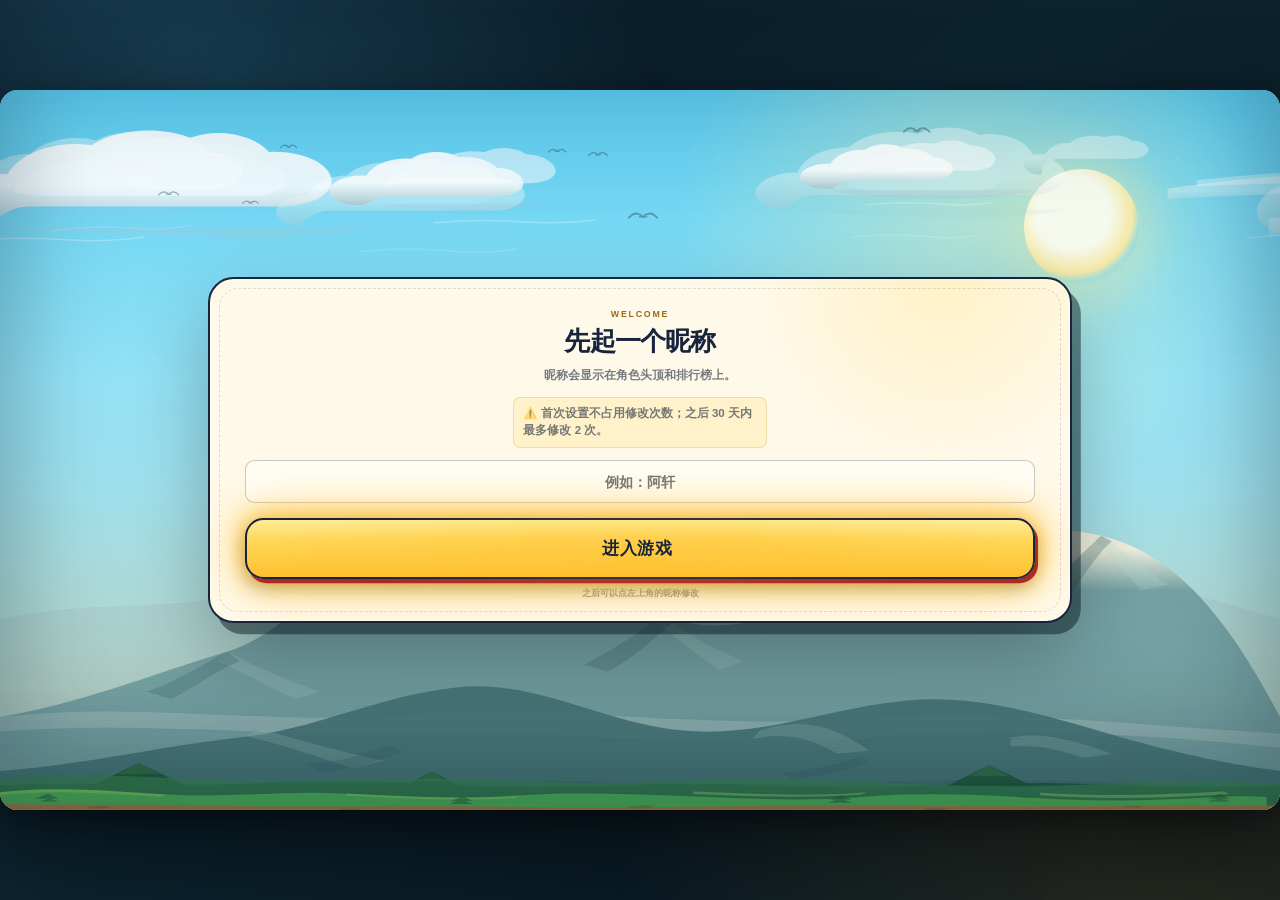
==== index.html @ f0affd23 "v0.4.1 refine combo backgrounds and global best records" ====
<!DOCTYPE html>
<html lang="zh-CN">
<head>
  <meta charset="UTF-8">
  <meta name="viewport" content="width=device-width, initial-scale=1, viewport-fit=cover">
  <meta name="theme-color" content="#0b1728">
  <meta name="description" content="马里奥极速跑酷：跳跃、踩怪、收集金币，还可以换上自己的头像！">
  <link rel="preconnect" href="https://jwhfpixplrltncxeoydb.supabase.co" crossorigin>
  <title>超级马里奥 · 极速跑酷</title>
  <link rel="icon" href="data:image/svg+xml,%3Csvg xmlns='http://www.w3.org/2000/svg' viewBox='0 0 64 64'%3E%3Ccircle cx='32' cy='32' r='30' fill='%23ffcf3f'/%3E%3Cpath d='M12 30C12 16 22 9 32 9s20 7 20 21c0 5-3 8-8 8H20c-5 0-8-3-8-8Z' fill='%23ef3f45'/%3E%3Ccircle cx='32' cy='30' r='8' fill='%23fff9e9'/%3E%3Ctext x='32' y='35' font-family='Arial' font-weight='900' font-size='12' text-anchor='middle' fill='%23ef3f45'%3EM%3C/text%3E%3Cpath d='M10 33h44' stroke='%237a2027' stroke-width='3'/%3E%3C/svg%3E">
  <link rel="stylesheet" href="styles.css">
  <link rel="stylesheet" href="css/background.css">
</head>
<body>
  <div class="page-glow page-glow--one" aria-hidden="true"></div>
  <div class="page-glow page-glow--two" aria-hidden="true"></div>

  <svg class="svg-sprite" aria-hidden="true" focusable="false">
    <symbol id="i-coin" viewBox="0 0 24 24">
      <circle cx="12" cy="12" r="9" fill="currentColor"/>
      <circle cx="12" cy="12" r="6.2" fill="none" stroke="rgba(255,255,255,.6)" stroke-width="1.6"/>
      <path d="M12 7.2v9.6M9.4 9.2h3.4a2 2 0 0 1 0 4H9.4" fill="none" stroke="#9c5b08" stroke-width="1.7" stroke-linecap="round"/>
    </symbol>
    <symbol id="i-star" viewBox="0 0 24 24">
      <path d="m12 2.8 2.7 5.6 6.1.9-4.4 4.3 1 6.1-5.4-2.9-5.4 2.9 1-6.1-4.4-4.3 6.1-.9L12 2.8Z" fill="currentColor"/>
    </symbol>
    <symbol id="i-heart" viewBox="0 0 24 24">
      <path d="M12 21S3.5 15.4 3.5 9.2A4.9 4.9 0 0 1 12 5.6a4.9 4.9 0 0 1 8.5 3.6C20.5 15.4 12 21 12 21Z" fill="currentColor"/>
      <path d="M7.2 9.3c0-1.4.9-2.5 2.2-2.7" fill="none" stroke="rgba(255,255,255,.65)" stroke-width="1.7" stroke-linecap="round"/>
    </symbol>
    <symbol id="i-sound" viewBox="0 0 24 24">
      <path d="M4 9.3h3.2L12 5.4v13.2l-4.8-3.9H4V9.3Z" fill="none" stroke="currentColor" stroke-width="1.9" stroke-linejoin="round"/>
      <path d="M15.4 9a4.2 4.2 0 0 1 0 6M18.2 6.3a8 8 0 0 1 0 11.4" fill="none" stroke="currentColor" stroke-width="1.9" stroke-linecap="round"/>
    </symbol>
    <symbol id="i-muted" viewBox="0 0 24 24">
      <path d="M4 9.3h3.2L12 5.4v13.2l-4.8-3.9H4V9.3Z" fill="none" stroke="currentColor" stroke-width="1.9" stroke-linejoin="round"/>
      <path d="m16 9 4.5 4.5M20.5 9 16 13.5" fill="none" stroke="currentColor" stroke-width="1.9" stroke-linecap="round"/>
    </symbol>
    <symbol id="i-gear" viewBox="0 0 24 24">
      <path d="M19.14 12.94c.04-.31.06-.63.06-.94s-.02-.63-.06-.94l2.03-1.58a.5.5 0 0 0 .12-.64l-1.92-3.32a.5.5 0 0 0-.61-.22l-2.39.96a7.06 7.06 0 0 0-1.63-.94l-.36-2.54a.5.5 0 0 0-.5-.42h-3.84a.5.5 0 0 0-.5.42l-.36 2.54c-.59.24-1.13.55-1.63.94l-2.39-.96a.5.5 0 0 0-.61.22L2.74 8.84a.5.5 0 0 0 .12.64l2.03 1.58c-.04.31-.06.63-.06.94s.02.63.06.94l-2.03 1.58a.5.5 0 0 0-.12.64l1.92 3.32c.13.22.39.31.61.22l2.39-.96c.5.39 1.04.7 1.63.94l.36 2.54c.04.24.25.42.5.42h3.84c.25 0 .46-.18.5-.42l.36-2.54c.59-.24 1.13-.55 1.63-.94l2.39.96c.22.09.48 0 .61-.22l1.92-3.32a.5.5 0 0 0-.12-.64l-2.03-1.58ZM12 15.5A3.5 3.5 0 1 1 12 8a3.5 3.5 0 0 1 0 7.5Z" fill="currentColor"/>
    </symbol>
    <symbol id="i-help" viewBox="0 0 24 24">
      <circle cx="12" cy="12" r="9" fill="none" stroke="currentColor" stroke-width="1.9"/>
      <path d="M9.7 9.2a2.5 2.5 0 1 1 3.4 2.3c-.8.4-1.1.9-1.1 1.9" fill="none" stroke="currentColor" stroke-width="1.9" stroke-linecap="round"/>
      <circle cx="12" cy="17" r="1.15" fill="currentColor"/>
    </symbol>
    <symbol id="i-pause" viewBox="0 0 24 24">
      <rect x="6.3" y="4.5" width="4" height="15" rx="1.4" fill="currentColor"/>
      <rect x="13.7" y="4.5" width="4" height="15" rx="1.4" fill="currentColor"/>
    </symbol>
    <symbol id="i-play" viewBox="0 0 24 24">
      <path d="M8 5.2a1 1 0 0 1 1.5-.86l10 6.8a1 1 0 0 1 0 1.72l-10 6.8A1 1 0 0 1 8 18.8V5.2Z" fill="currentColor"/>
    </symbol>
    <symbol id="i-arrow" viewBox="0 0 24 24">
      <path d="M5 12h13M12.5 5.5 19 12l-6.5 6.5" fill="none" stroke="currentColor" stroke-width="2.3" stroke-linecap="round" stroke-linejoin="round"/>
    </symbol>
    <symbol id="i-restart" viewBox="0 0 24 24">
      <path d="M19.4 8.7A8 8 0 1 0 20 14" fill="none" stroke="currentColor" stroke-width="2.1" stroke-linecap="round"/>
      <path d="M19.8 3.9v5h-5" fill="none" stroke="currentColor" stroke-width="2.1" stroke-linecap="round" stroke-linejoin="round"/>
    </symbol>
    <symbol id="i-home" viewBox="0 0 24 24">
      <path d="m3.6 10.8 8.4-7 8.4 7v9a1.4 1.4 0 0 1-1.4 1.4h-4.5v-6h-5v6H5A1.4 1.4 0 0 1 3.6 19.8v-9Z" fill="none" stroke="currentColor" stroke-width="1.9" stroke-linejoin="round"/>
    </symbol>
    <symbol id="i-camera" viewBox="0 0 24 24">
      <path d="M4 8.4h3l1.5-2.2h7L17 8.4h3a1 1 0 0 1 1 1v8.2a1 1 0 0 1-1 1H4a1 1 0 0 1-1-1V9.4a1 1 0 0 1 1-1Z" fill="none" stroke="currentColor" stroke-width="1.8" stroke-linejoin="round"/>
      <circle cx="12" cy="13.5" r="3.3" fill="none" stroke="currentColor" stroke-width="1.8"/>
    </symbol>
    <symbol id="i-trophy" viewBox="0 0 24 24">
      <path d="M8 4h8v4.3a4 4 0 0 1-8 0V4Z" fill="currentColor"/>
      <path d="M8 5H4.5v1.6a3.5 3.5 0 0 0 3.5 3.5M16 5h3.5v1.6a3.5 3.5 0 0 1-3.5 3.5M12 12.3V16M8.5 20h7M10 16h4l1 4H9l1-4Z" fill="none" stroke="currentColor" stroke-width="1.7" stroke-linecap="round" stroke-linejoin="round"/>
    </symbol>
    <symbol id="i-pencil" viewBox="0 0 24 24">
      <path d="m4 16.6-.8 4.2 4.2-.8L19 8.4 15.6 5 4 16.6Z" fill="none" stroke="currentColor" stroke-width="1.8" stroke-linejoin="round"/>
      <path d="m13.7 6.9 3.4 3.4" fill="none" stroke="currentColor" stroke-width="1.8"/>
    </symbol>
    <symbol id="i-upload" viewBox="0 0 24 24">
      <path d="M12 16V4.5M7.4 8.3 12 3.8l4.6 4.5M5 14.5v4.2a1.3 1.3 0 0 0 1.3 1.3h11.4a1.3 1.3 0 0 0 1.3-1.3v-4.2" fill="none" stroke="currentColor" stroke-width="1.9" stroke-linecap="round" stroke-linejoin="round"/>
    </symbol>
    <symbol id="i-flag" viewBox="0 0 24 24">
      <path d="M6 21V3.5M6 4.3h12.5l-2.7 4.2 2.7 4.2H6" fill="none" stroke="currentColor" stroke-width="1.9" stroke-linecap="round" stroke-linejoin="round"/>
    </symbol>
    <symbol id="i-spark" viewBox="0 0 24 24">
      <path d="M12 1.8c.8 6.2 3.1 8.7 9.4 9.5-6.3.8-8.6 3.3-9.4 9.5-.8-6.2-3.1-8.7-9.4-9.5 6.3-.8 8.6-3.3 9.4-9.5Z" fill="currentColor"/>
    </symbol>
  </svg>

  <main class="game-shell" id="gameShell">
    <div class="world-background" id="worldBackground" aria-hidden="true"></div>
    <canvas id="gameCanvas" aria-label="马里奥极速跑酷游戏画面"></canvas>
    <div class="canvas-grain" aria-hidden="true"></div>
    <div class="canvas-vignette" aria-hidden="true"></div>

    <div class="hud is-hidden" id="hud" aria-hidden="true">
      <div class="hud-left">
        <button class="hud-avatar" id="hudAvatar" type="button" aria-label="暂停并更换头像" title="换头像">
          <canvas id="hudAvatarCanvas" width="96" height="96"></canvas>
          <span class="hud-avatar__badge"><svg class="icon"><use href="#i-camera"></use></svg></span>
        </button>
        <div class="hud-score">
          <span class="hud-label">SCORE</span>
          <strong id="scoreValue">000000</strong>
        </div>
        <div class="hud-chips">
          <span class="hud-chip hud-chip--coin">
            <svg class="icon"><use href="#i-coin"></use></svg>
            <b id="coinValue">0</b>
          </span>
          <span class="hud-chip">
            <svg class="icon"><use href="#i-flag"></use></svg>
            <b id="distanceValue">0</b><small>m</small>
          </span>
        </div>
      </div>
      <div class="hud-right">
        <div class="hearts" id="hearts" aria-label="剩余生命 3"></div>
        <button class="round-button" id="hudSettingsButton" type="button" aria-label="打开设置">
          <svg class="icon"><use href="#i-gear"></use></svg>
        </button>
        <button class="round-button" id="pauseButton" type="button" aria-label="暂停游戏">
          <svg class="icon"><use href="#i-pause"></use></svg>
        </button>
      </div>
    </div>

    <div class="combo-badge" id="comboBadge" hidden>
      <span>COMBO</span><strong id="comboValue">×2</strong>
    </div>

    <div class="touch-controls">
      <button class="jump-button" id="jumpButton" type="button" aria-label="跳跃，再按一次二段跳">
        <span class="jump-button__arrow">↑</span>
        <span class="jump-button__label">跳跃</span>
        <span class="jump-button__sub">DON'T STOP</span>
      </button>
    </div>

    <section class="screen screen--start is-visible" id="startScreen" aria-labelledby="gameTitle">
      <div class="start-topline">
        <button class="nickname-chip" id="nicknameButton" type="button" aria-label="修改昵称" style="font-size: 20px">
          <span class="nickname-chip__label" style="font-size: 16px; font-weight: 600">昵称</span>
          <strong id="nicknameText" style="font-size: 16px; font-weight: 700; padding-top: 3px; padding-bottom: 3px">未设置</strong>
          <span class="nickname-chip__edit" aria-hidden="true" style="font-size: var(--text-lg)">✎</span>
        </button>
        <div class="start-topline__right">
          <button class="round-button round-button--glass" id="helpButton" type="button" aria-label="查看游戏介绍和游玩方式" style="font-size: var(--text-lg)">
            <svg class="icon"><use href="#i-help"></use></svg>
          </button>
          <button class="round-button round-button--glass" id="settingsButton" type="button" aria-label="打开设置" style="font-size: var(--text-lg)">
            <svg class="icon"><use href="#i-gear"></use></svg>
          </button>
        </div>
      </div>

      <div class="start-grid">
        <div class="hero-panel">
          <div class="logo-lockup" aria-label="Super Mario Run">
            <span class="logo-super" style="font-size: var(--text-xl)">SUPER</span>
            <h1 class="logo-mario" id="gameTitle">MARIO</h1>
            <span class="logo-run">RUN<span>!</span></span>
            <span class="logo-splash" aria-hidden="true">成就更新！</span>
          </div>
          <h2 class="hero-title" style="font-size: var(--text-xl)">马里奥 · 极速跑酷</h2>

          <div class="home-controls">
            <aside class="home-side home-side--left" aria-label="游戏记录">
              <button class="side-card side-card--board" id="boardButton" type="button" aria-haspopup="dialog" aria-label="排行榜">
                <span class="side-card__icon"><svg class="icon"><use href="#i-trophy"></use></svg></span>
                <span class="side-card__body">
                  <span class="side-card__eyebrow">HALL OF FAME</span>
                  <strong>排行榜</strong>
                  <span class="side-card__hint">历史成绩与用时</span>
                </span>
                <span class="side-card__arrow" aria-hidden="true">→</span>
              </button>
              <button class="side-card side-card--achievements" id="achievementButton" type="button" aria-haspopup="dialog" aria-label="成就">
                <span class="side-card__icon"><svg class="icon"><use href="#i-star"></use></svg></span>
                <span class="side-card__body">
                  <span class="side-card__eyebrow">MILESTONES</span>
                  <strong>成就 <b id="achievementCount">0/54</b></strong>
                  <span class="side-card__meter" aria-hidden="true"><i id="achievementMeter"></i></span>
                  <span class="side-card__hint">四模式通用进度</span>
                </span>
                <span class="side-card__arrow" aria-hidden="true">→</span>
              </button>
            </aside>

            <div class="home-center">
              <div class="mode-dock" id="modeDock" style="font-size: var(--text-xl); padding-top: 0px; padding-bottom: 0px; border-radius: 14px; font-weight: 400; gap: 0px; padding-left: 2px; padding-right: 2px">
                <div class="difficulty-switch" id="difficultySwitch" role="group" aria-label="选择模式">
                  <button class="difficulty-option" type="button" data-mode="easy" aria-pressed="false" style="font-size: var(--text-lg)">简单</button>
                  <button class="difficulty-option is-active" type="button" data-mode="normal" aria-pressed="true" style="font-size: var(--text-lg)">普通</button>
                  <button class="difficulty-option" type="button" data-mode="hard" aria-pressed="false" style="font-size: var(--text-lg)">困难</button>
                  <button class="difficulty-option" type="button" data-mode="extreme" aria-pressed="false" style="font-size: var(--text-lg)">极限</button>
                </div>
              </div>

              <div class="hero-actions">
                <button class="button button--primary" id="startButton" type="button" data-mode="normal" style="font-size: var(--text-xl)">
                  <span class="button__play"><svg class="icon"><use href="#i-play"></use></svg></span>
                  <span>开始跑酷</span>
                  <span class="button__key">SPACE</span>
                </button>
                <div class="best-pill">
                  <svg class="icon"><use href="#i-trophy"></use></svg>
                  <span id="menuBestLabel" style="font-size: var(--text-md); padding-top: 3px; padding-bottom: 3px">最高分</span>
                  <strong id="menuBest" style="font-size: var(--text-lg)">000000</strong>
                </div>
              </div>
            </div>

            <aside class="selector-panel" aria-labelledby="selectorTitle">
              <div class="selector-panel__tape" aria-hidden="true"></div>
              <h3 class="selector-title" id="selectorTitle" style="font-size: var(--text-lg)">头像</h3>
              <button class="avatar-preview" id="openAvatarButton" type="button" aria-label="打开头像选择页">
                <canvas id="menuAvatarCanvas" width="200" height="200"></canvas>
                <span class="avatar-preview__edit">更换头像</span>
              </button>
              <div class="avatar-preview__name" id="menuAvatarName">默认头像</div>
            </aside>
          </div>
        </div>
      </div>
    </section>

    <section class="screen screen--nickname" id="nicknameScreen" aria-labelledby="nicknameTitle" aria-hidden="true">
      <div class="modal nickname-card">
        <span class="micro-label">WELCOME</span>
        <h2 id="nicknameTitle">先起一个昵称</h2>
        <p>昵称会显示在角色头顶和排行榜上。</p>
        <p class="nickname-warning" id="nicknameWarning">⚠️ 首次设置不占用修改次数；之后 30 天内最多修改 2 次。</p>
        <input id="nicknameInput" type="text" maxlength="12" autocomplete="off" placeholder="例如：阿轩">
        <div class="nickname-actions">
          <button class="button button--ghost nickname-cancel" id="nicknameCancelButton" type="button" hidden>取消</button>
          <button class="button button--primary nickname-confirm" id="nicknameConfirmButton" type="button">进入游戏</button>
        </div>
        <small>之后可以点左上角的昵称修改</small>
      </div>
    </section>

    <section class="screen screen--settings" id="settingsScreen" aria-labelledby="settingsTitle" aria-hidden="true">
      <div class="modal settings-card">
        <button class="round-button board-close" id="settingsCloseButton" type="button" aria-label="关闭设置">
          <span aria-hidden="true">✕</span>
        </button>
        <div class="modal-heading modal-heading--center">
          <span class="micro-label">OPTIONS</span>
          <h2 id="settingsTitle">设置</h2>
          <p>调整音乐与音效音量，或清理本机数据</p>
        </div>

        <div class="settings-volume-list">
          <label class="settings-volume">
            <span class="settings-volume__head">
              <b>音乐</b>
              <output id="musicVolumeValue" for="musicVolume">100%</output>
            </span>
            <input id="musicVolume" type="range" min="0" max="100" step="1" value="100" aria-label="音乐音量">
          </label>
          <label class="settings-volume">
            <span class="settings-volume__head">
              <b>音效</b>
              <output id="sfxVolumeValue" for="sfxVolume">100%</output>
            </span>
            <input id="sfxVolume" type="range" min="0" max="100" step="1" value="100" aria-label="音效音量">
          </label>
        </div>

        <div class="settings-theme">
          <label class="settings-theme__label" for="themeSelect">背景主题</label>
          <select id="themeSelect" aria-label="选择背景主题">
            <option value="auto">跟随难度</option>
            <option value="day">经典白天</option>
            <option value="dusk">黄昏赛道</option>
            <option value="night">极限夜空</option>
          </select>
        </div>
        <label class="settings-motion">
          <input id="reduceMotionToggle" type="checkbox">
          <span>减少动态效果</span>
        </label>

        <div class="settings-account">
          <div class="settings-account__head">
            <span class="settings-account__badge" aria-hidden="true">微</span>
            <div>
              <strong id="accountStatusTitle">未登录</strong>
              <small id="accountStatusText">登录后可跨设备同步昵称、头像、成就和统计。</small>
            </div>
          </div>
          <div class="settings-account__actions">
            <button class="settings-account__button" id="wechatLoginButton" type="button">微信登录</button>
            <button class="settings-account__button settings-account__button--ghost" id="wechatLogoutButton" type="button" hidden>退出登录</button>
          </div>
        </div>

        <div class="settings-clear">
          <h3>清理本机数据</h3>
          <div class="settings-clear__actions">
            <button class="settings-clear__button" id="clearLocalBoardButton" type="button" data-clear="board">清空本机排行榜</button>
            <button class="settings-clear__button" id="clearAchievementsButton" type="button" data-clear="achievements">清空成就</button>
            <button class="settings-clear__button" id="clearBestsButton" type="button" data-clear="bests">清空最高分</button>
          </div>
          <small>只影响当前浏览器，不会修改全球排行榜和其他设备。</small>
        </div>

        <div class="settings-about">
          <div class="settings-about__row">
            <span>当前版本</span>
            <strong>v0.4.1</strong>
          </div>
          <div class="settings-about__row">
            <span>制作人名单</span>
            <strong>轩辕十二</strong>
          </div>
          <a class="settings-about__sponsor" href="https://ifdian.net/a/tiankai" target="_blank" rel="noopener noreferrer">
            <span>赞助渠道</span>
            <strong>爱发电 · 点此支持</strong>
            <span aria-hidden="true">↗</span>
          </a>
        </div>

        <div class="modal-footer modal-footer--center">
          <button class="button button--primary settings-done" id="settingsDoneButton" type="button">完成</button>
        </div>
      </div>
    </section>

    <section class="screen screen--help" id="helpScreen" aria-labelledby="helpTitle" aria-hidden="true">
      <div class="modal help-card">
        <button class="round-button board-close" id="helpCloseButton" type="button" aria-label="关闭介绍">
          <span aria-hidden="true">✕</span>
        </button>
        <div class="modal-heading modal-heading--center">
          <span class="micro-label">PLAYER'S GUIDE</span>
          <h2 id="helpTitle">玩法指南</h2>
          <p>游戏介绍与游玩方式</p>
        </div>

        <div class="help-content">
          <h3>游戏介绍</h3>
          <p>《超级马里奥 · 极速跑酷》是一款马里奥风横版无尽跑酷游戏。跑者会自动前进，你需要跳过障碍、踩中敌人并收集金币，尽可能跑得更远、拿到更高分。</p>
          <ul>
            <li>四个难度：简单 / 普通 / 困难 / 极限，速度和障碍不同。</li>
            <li>踩中地面小怪第一次 1000 分，飞行小怪第一次 5000 分，连击越高倍率越高。</li>
            <li>金币可以回心：简单 20 枚、普通 30 枚、困难 60 枚；掉血后才开始累计。</li>
            <li>四档模式共用 54 个成就，成绩可进入本机和全球排行榜。</li>
            <li>14 个隐藏成就解锁前显示「？」占位，解锁后才会显示真实内容。</li>
          </ul>

          <h3>游玩方式</h3>
          <ul>
            <li>电脑：<b>空格</b> 或 <b>↑</b> 跳跃，空中再按一次可以二段跳。</li>
            <li>手机：点击屏幕上的<b>跳跃</b>按钮，再按一次二段跳。</li>
            <li><b>P</b> / <b>Esc</b> 暂停游戏。</li>
            <li>右上角<b>设置</b>可以调整音乐、音效、背景主题和清理本机数据。</li>
            <li>主界面右上角的<b>问号</b>可以随时重新打开本页。</li>
          </ul>

          <h3>障碍与目标</h3>
          <ul>
            <li>地刺和深坑会扣心；困难/极限还会出现飞行小怪。</li>
            <li>问号砖有概率回一颗心，也有概率给出随机分数。</li>
            <li>排行榜只记录 100 米及以上的对局，每个难度显示前 200 名；全球榜默认显示每人最佳记录，可切换查看全部记录。</li>
            <li>每局结束后的本局排名会固定显示在排行榜下部。</li>
          </ul>
        </div>

        <div class="modal-footer modal-footer--center">
          <button class="button button--primary" id="helpDoneButton" type="button">返回主界面</button>
        </div>
      </div>
    </section>

    <section class="screen screen--pause" id="pauseScreen" aria-labelledby="pauseTitle" aria-hidden="true">
      <div class="modal pause-card">
        <div class="modal-floating-star modal-floating-star--one" aria-hidden="true">✦</div>
        <div class="modal-floating-star modal-floating-star--two" aria-hidden="true">✦</div>
        <div class="modal-heading">
          <span class="micro-label">TAKE A BREATH</span>
          <h2 id="pauseTitle">暂停一下</h2>
          <p>喝口水，顺便换张头像。</p>
          <span class="pause-mode" id="pauseMode">当前模式 · 普通</span>
        </div>

        <div class="pause-stats">
          <div><span>当前得分</span><strong id="pauseScore">0</strong></div>
          <div><span>已跑距离</span><strong><b id="pauseDistance">0</b> m</strong></div>
          <div><span>金币</span><strong id="pauseCoins">0</strong></div>
        </div>

        <div class="modal-actions">
          <button class="button button--primary button--wide" id="resumeButton" type="button">
            <svg class="icon"><use href="#i-play"></use></svg>
            <span>继续奔跑</span>
          </button>
          <button class="button button--ghost" id="restartButton" type="button">
            <svg class="icon"><use href="#i-restart"></use></svg>
            <span>重开一局</span>
          </button>
        </div>
        <div class="modal-footer">
          <button class="text-button" id="homeButton" type="button">
            <svg class="icon"><use href="#i-home"></use></svg> 返回首页
          </button>
          <button class="text-button" id="pauseAvatarButton" type="button">
            <svg class="icon"><use href="#i-camera"></use></svg> 头像
          </button>
          <button class="text-button" id="pauseSettingsButton" type="button">
            <svg class="icon"><use href="#i-gear"></use></svg>
            <span>设置</span>
          </button>
        </div>
      </div>
    </section>

    <section class="screen screen--over" id="gameOverScreen" aria-labelledby="overTitle" aria-hidden="true">
      <div class="modal over-card">
        <div class="record-badge" id="recordBadge" hidden>
          <svg class="icon"><use href="#i-star"></use></svg> 新纪录 <svg class="icon"><use href="#i-star"></use></svg>
        </div>
        <div class="modal-heading modal-heading--center">
          <span class="micro-label" id="overKicker">RUN COMPLETE</span>
          <h2 id="overTitle">哎呀，被追上了！</h2>
          <p id="overSubtitle">这一路很精彩，再挑战一次吧。</p>
        </div>

        <div class="result-hero">
          <div class="result-avatar">
            <canvas id="resultAvatarCanvas" width="160" height="160"></canvas>
            <span class="result-avatar__star">★</span>
          </div>
          <div class="result-score">
            <span>本局得分</span>
            <strong id="finalScore">0</strong>
            <small id="finalMeters">跑了 0 米</small>
          </div>
        </div>

        <div class="result-rank" id="finalRank" hidden></div>

        <div class="result-stats">
          <div>
            <span class="result-stat__icon result-stat__icon--coin"><svg class="icon"><use href="#i-coin"></use></svg></span>
            <span>金币</span>
            <strong id="finalCoins">0</strong>
          </div>
          <div>
            <span class="result-stat__icon result-stat__icon--flag"><svg class="icon"><use href="#i-flag"></use></svg></span>
            <span>距离</span>
            <strong><b id="finalDistance">0</b> m</strong>
          </div>
          <div>
            <span class="result-stat__icon result-stat__icon--trophy"><svg class="icon"><use href="#i-trophy"></use></svg></span>
            <span>最高分</span>
            <strong id="finalBest">0</strong>
          </div>
        </div>

        <div class="modal-actions">
          <button class="button button--primary button--wide" id="retryButton" type="button">
            <svg class="icon"><use href="#i-restart"></use></svg>
            <span>再来一局</span>
          </button>
          <button class="button button--ghost" id="changeAvatarButton" type="button">
            <svg class="icon"><use href="#i-camera"></use></svg>
            <span>换个头像</span>
          </button>
        </div>
        <div class="modal-footer modal-footer--center">
          <button class="text-button" id="overBoardButton" type="button">
            <svg class="icon"><use href="#i-trophy"></use></svg> 排行榜
          </button>
          <button class="text-button" id="overHomeButton" type="button">
            <svg class="icon"><use href="#i-home"></use></svg> 回到首页
          </button>
        </div>
      </div>
    </section>

    <section class="screen screen--board" id="boardScreen" aria-labelledby="boardTitle" aria-hidden="true">
      <div class="modal board-card">
        <button class="round-button board-close" id="boardCloseButton" type="button" aria-label="关闭排行榜">
          <span aria-hidden="true">✕</span>
        </button>
        <div class="modal-heading modal-heading--center">
          <span class="micro-label">HALL OF FAME</span>
          <h2 id="boardTitle">排行榜</h2>
          <p>本机记录与全球玩家共用同一套筛选</p>
        </div>

        <div class="board-sources" id="boardSources" role="group" aria-label="选择排行榜范围">
          <button class="board-source" type="button" data-source="local" aria-pressed="false">本机</button>
          <button class="board-source is-active" type="button" data-source="global" aria-pressed="true">全球</button>
        </div>

        <div class="board-global-views" id="boardGlobalViews" role="group" aria-label="全球记录方式">
          <button class="board-source board-view is-active" type="button" data-global-view="best" aria-pressed="true">每人最佳</button>
          <button class="board-source board-view" type="button" data-global-view="all" aria-pressed="false">全部记录</button>
        </div>

        <div class="board-filter-row">
          <div class="board-filters" id="boardFilters" role="group" aria-label="按模式筛选排行榜">
            <button class="board-filter" type="button" data-filter="easy" aria-pressed="false">简单</button>
            <button class="board-filter is-active" type="button" data-filter="normal" aria-pressed="true">普通</button>
            <button class="board-filter" type="button" data-filter="hard" aria-pressed="false">困难</button>
            <button class="board-filter" type="button" data-filter="extreme" aria-pressed="false">极限</button>
          </div>
          <button class="board-refresh" id="boardRefreshButton" type="button">刷新</button>
        </div>

        <p class="board-status" id="boardStatus">正在连接全球排行榜…</p>

        <div class="board-table" id="boardTable">
          <div class="board-row board-row--head" aria-hidden="true">
            <span>#</span>
            <span>玩家</span>
            <span>模式</span>
            <span class="board-cell--score">分数</span>
            <span>用时</span>
            <span class="board-cell--distance">距离</span>
            <span class="board-cell--date">日期</span>
          </div>
          <div class="board-body" id="boardBody" role="list"></div>
        </div>
        <p class="board-empty" id="boardEmpty" hidden>
          <span class="board-empty__star" aria-hidden="true">✦</span>
          <span id="boardEmptyText">还没有记录，跑一局就会出现在这里。</span>
        </p>

        <div class="board-current" id="boardCurrent" hidden>
          <div class="board-current__note" id="boardCurrentNote">本局排名</div>
          <div class="board-current__row" id="boardCurrentRow"></div>
        </div>

        <div class="modal-footer">
          <span class="board-count" id="boardCount">共 0 条记录</span>
          <button class="text-button" id="boardClearButton" type="button">清空记录</button>
        </div>
      </div>
    </section>

    <section class="screen screen--achievements" id="achievementScreen" aria-labelledby="achievementTitle" aria-hidden="true">
      <div class="modal achievement-card">
        <button class="round-button board-close" id="achievementCloseButton" type="button" aria-label="关闭成就">
          <span aria-hidden="true">✕</span>
        </button>
        <div class="modal-heading modal-heading--center">
          <span class="micro-label">MILESTONES</span>
          <h2 id="achievementTitle">成就</h2>
          <p>四档模式通用，达到指定分数、距离或条件即可解锁，记录达成时间</p>
        </div>
        <div class="achievement-map" id="achievementList" role="img" aria-label="成就思维导图"></div>
        <p class="achievement-map__hint">隐藏成就解锁前显示「？」占位，解锁后显示真实内容；其他未解锁成就显示「？？？」，说明仍可查看</p>
        <div class="modal-footer">
          <span class="board-count" id="achievementProgress">0 / 54</span>
          <span class="achievement-note">本机记录，登录后可云端同步</span>
        </div>
      </div>
    </section>

    <section class="screen screen--account-choice" id="accountChoiceScreen" aria-labelledby="accountChoiceTitle" aria-hidden="true">
      <div class="modal account-choice-card">
        <div class="modal-heading modal-heading--center">
          <span class="micro-label">WECHAT ACCOUNT</span>
          <h2 id="accountChoiceTitle">同步账号资料</h2>
          <p id="accountChoiceText"></p>
        </div>
        <div class="account-choice__actions">
          <button class="button button--primary" id="accountChoicePrimary" type="button">继续</button>
          <button class="button button--ghost" id="accountChoiceSecondary" type="button" hidden>使用云端资料</button>
          <button class="text-button account-choice__cancel" id="accountChoiceCancel" type="button">取消</button>
        </div>
      </div>
    </section>

    <div class="toast" id="toast" role="status" aria-live="polite"></div>

    <div class="achievement-tooltip" id="achievementTooltip" role="tooltip" hidden>
      <span class="achievement-tooltip__icon" id="achievementTooltipIcon" aria-hidden="true"></span>
      <span class="achievement-tooltip__body">
        <strong id="achievementTooltipTitle" hidden></strong>
        <span id="achievementTooltipText"></span>
        <small id="achievementTooltipMeta"></small>
      </span>
    </div>

    <div class="achievement-toast" id="achievementToast" role="status" aria-live="polite">
      <span class="achievement-toast__icon" id="achievementToastIcon" aria-hidden="true"></span>
      <strong id="achievementToastTitle">成就</strong>
    </div>

    <div class="screen-flash" id="screenFlash" aria-hidden="true"></div>
    <input type="file" id="avatarUpload" accept="image/*" hidden>
  </main>

  <noscript>
    <div class="noscript-note">请开启 JavaScript 后再来跑酷。</div>
  </noscript>

  <script src="avatars/manifest.js"></script>
  <script src="js/background.js"></script>
  <script src="game.js"></script>
</body>
</html>
---- styles.css ----
/* ============================================================
   SUPER MARIO RUN — a tiny endless adventure
   Visual system: warm paper, ink outlines, mushroom-kingdom sky
   ============================================================ */

:root {
  --ink: #17243b;
  --ink-soft: #47526a;
  --cream: #fff9e9;
  --cream-deep: #f4e8c9;
  --paper: #fffdf5;
  --red: #ef3f45;
  --red-deep: #b41f2e;
  --yellow: #ffd23f;
  --yellow-deep: #e89b16;
  --green: #2e9e50;
  --green-deep: #196b3b;
  --blue: #285dc4;
  --sky: #82d8f5;
  --font-ui: "Microsoft YaHei UI", "Microsoft YaHei", "PingFang SC", "Hiragino Sans GB", sans-serif;
  --font-display: "Arial Black", "Segoe UI Black", "Microsoft YaHei UI", sans-serif;
  --font-round: "Arial Rounded MT Bold", "Trebuchet MS", "Microsoft YaHei UI", sans-serif;
  --ease-out: cubic-bezier(.18, .84, .32, 1.12);
  --text-xs: 12px;
  --text-sm: 13px;
  --text-md: 14px;
  --text-lg: 17px;
  --text-xl: 24px;
}

* {
  box-sizing: border-box;
}

html,
body {
  width: 100%;
  min-height: 100%;
  margin: 0;
}

body {
  min-height: 100svh;
  display: grid;
  place-items: center;
  overflow: hidden;
  background:
    radial-gradient(circle at 18% 12%, rgba(73, 172, 212, .23), transparent 32%),
    radial-gradient(circle at 83% 85%, rgba(236, 178, 68, .14), transparent 35%),
    linear-gradient(140deg, #071421 0%, #0c2430 46%, #07131b 100%);
  color: var(--ink);
  font-family: var(--font-ui);
  -webkit-font-smoothing: antialiased;
  text-rendering: optimizeLegibility;
}

button,
input {
  font: inherit;
}

button {
  color: inherit;
  -webkit-tap-highlight-color: transparent;
}

button:focus-visible,
label:focus-visible {
  outline: 3px solid #ffe36e;
  outline-offset: 4px;
}

[hidden] {
  display: none !important;
}

.svg-sprite {
  position: absolute;
  width: 0;
  height: 0;
  overflow: hidden;
}

.icon {
  width: 1em;
  height: 1em;
  display: inline-block;
  flex: none;
  fill: currentColor;
  vertical-align: -.12em;
  pointer-events: none;
}

.page-glow {
  position: fixed;
  z-index: 0;
  width: 44vmax;
  height: 44vmax;
  border-radius: 50%;
  filter: blur(2px);
  opacity: .45;
  pointer-events: none;
}

.page-glow--one {
  top: -26vmax;
  left: -18vmax;
  background: radial-gradient(circle, rgba(92, 216, 255, .20), transparent 68%);
}

.page-glow--two {
  right: -20vmax;
  bottom: -28vmax;
  background: radial-gradient(circle, rgba(255, 205, 74, .16), transparent 70%);
}

.outside-caption {
  position: fixed;
  z-index: 0;
  left: 50%;
  bottom: max(.6rem, env(safe-area-inset-bottom));
  transform: translateX(-50%);
  color: rgba(228, 240, 234, .38);
  font-family: var(--font-round);
  font-size: clamp(.52rem, .62vw, .68rem);
  font-weight: 800;
  letter-spacing: .14em;
  white-space: nowrap;
  pointer-events: none;
}

.outside-caption span {
  opacity: .8;
}

/* ------------------------------------------------------------
   Game shell
   ------------------------------------------------------------ */

.game-shell {
  position: relative;
  z-index: 1;
  width: min(100vw, calc(100dvh * 16 / 9), 1680px);
  aspect-ratio: 16 / 9;
  max-height: 100dvh;
  overflow: hidden;
  isolation: isolate;
  border-radius: clamp(0px, 1.4vw, 26px);
  background: #83d9f6;
  box-shadow:
    0 40px 100px rgba(0, 0, 0, .55),
    0 8px 28px rgba(0, 0, 0, .34),
    inset 0 0 0 1px rgba(255, 255, 255, .18);
  font-size: clamp(10px, min(1.25vw, 2.2vh), 20px);
  user-select: none;
  -webkit-user-select: none;
  touch-action: manipulation;
}

#gameCanvas {
  position: absolute;
  inset: 0;
  width: 100%;
  height: 100%;
  display: block;
  background: #83d9f6;
}

.game-shell.is-playing #gameCanvas {
  cursor: pointer;
}

.canvas-grain {
  position: absolute;
  inset: 0;
  z-index: 1;
  pointer-events: none;
  opacity: .13;
  background-image:
    repeating-linear-gradient(0deg, rgba(255, 255, 255, .3) 0, rgba(255, 255, 255, .3) 1px, transparent 1px, transparent 3px);
  mix-blend-mode: soft-light;
}

.canvas-vignette {
  position: absolute;
  inset: 0;
  z-index: 2;
  pointer-events: none;
  box-shadow:
    inset 0 0 8em rgba(9, 36, 52, .20),
    inset 0 -4.5em 6em rgba(5, 26, 34, .22);
}

/* ------------------------------------------------------------
   Round utility buttons
   ------------------------------------------------------------ */

.round-button {
  width: 2.65em;
  height: 2.65em;
  display: inline-grid;
  place-items: center;
  flex: none;
  padding: 0;
  border: .12em solid rgba(23, 36, 59, .9);
  border-radius: 50%;
  background: var(--cream);
  box-shadow: 0 .18em 0 rgba(9, 26, 36, .32);
  color: var(--ink);
  font-size: 1em;
  cursor: pointer;
  transition: transform .16s var(--ease-out), background .16s, box-shadow .16s;
}

.round-button:hover {
  transform: translateY(-2px) rotate(-3deg);
  background: #fff;
}

.round-button:active {
  transform: translateY(1px);
  box-shadow: 0 .04em 0 rgba(9, 26, 36, .32);
}

.round-button .icon {
  width: 1.15em;
  height: 1.15em;
}

.round-button--glass {
  border-color: rgba(255, 249, 233, .56);
  background: rgba(13, 31, 44, .38);
  color: var(--cream);
  box-shadow: none;
  backdrop-filter: blur(10px);
}

.round-button--glass:hover {
  background: rgba(255, 249, 233, .16);
}

.sound-toggle .icon-muted {
  display: none;
}

.sound-toggle.is-muted .icon-sound {
  display: none;
}

.sound-toggle.is-muted .icon-muted {
  display: inline-block;
}

/* ------------------------------------------------------------
   HUD
   ------------------------------------------------------------ */

.hud {
  position: absolute;
  z-index: 18;
  inset: 1.15em 1.4em auto;
  display: flex;
  align-items: flex-start;
  justify-content: space-between;
  gap: 1em;
  pointer-events: none;
  transition: opacity .28s ease, transform .32s var(--ease-out);
}

.hud.is-hidden {
  opacity: 0;
  transform: translateY(-1.1em);
}

.hud-left,
.hud-right {
  display: flex;
  align-items: center;
  gap: .8em;
  pointer-events: auto;
}

.hud-right {
  gap: .5em;
}

.hud-avatar {
  position: relative;
  width: 3.35em;
  height: 3.35em;
  flex: none;
  padding: .16em;
  border: .14em solid var(--cream);
  border-radius: 50%;
  background: #ffe2a0;
  box-shadow: 0 .2em 0 rgba(12, 34, 47, .35), 0 .5em 1em rgba(12, 34, 47, .16);
  cursor: pointer;
  transition: transform .18s var(--ease-out);
}

.hud-avatar:hover {
  transform: rotate(-5deg) scale(1.04);
}

.hud-avatar canvas {
  width: 100%;
  height: 100%;
  display: block;
  border-radius: 50%;
}

.hud-avatar__badge {
  position: absolute;
  right: -.08em;
  bottom: -.12em;
  width: 1.35em;
  height: 1.35em;
  display: grid;
  place-items: center;
  border: .12em solid var(--ink);
  border-radius: 50%;
  background: var(--yellow);
  color: var(--ink);
  font-size: .9em;
}

.hud-avatar__badge .icon {
  width: .72em;
  height: .72em;
}

.hud-score {
  min-width: 6.1em;
  padding: .28em .78em .35em;
  border: .11em solid rgba(255, 249, 233, .24);
  border-radius: .75em;
  background: rgba(11, 33, 48, .63);
  color: var(--cream);
  box-shadow: 0 .18em 0 rgba(11, 31, 42, .22);
  backdrop-filter: blur(8px);
}

.hud-label {
  display: block;
  color: #ffe589;
  font-family: var(--font-round);
  font-size: var(--text-xs);
  font-weight: 900;
  letter-spacing: .22em;
  line-height: 1.4;
}

.hud-score strong {
  display: block;
  font-family: var(--font-display);
  font-size: var(--text-xl);
  letter-spacing: .02em;
  line-height: 1.05;
  font-variant-numeric: tabular-nums;
  text-shadow: 0 .06em 0 rgba(0, 0, 0, .2);
}

.hud-chips {
  display: flex;
  align-items: center;
  gap: .4em;
}

.hud-chip {
  display: inline-flex;
  align-items: center;
  gap: .28em;
  min-height: 2em;
  padding: .25em .7em;
  border: .1em solid rgba(255, 249, 233, .22);
  border-radius: 999px;
  background: rgba(11, 33, 48, .58);
  color: var(--cream);
  font-family: var(--font-round);
  font-size: var(--text-md);
  font-weight: 900;
  font-variant-numeric: tabular-nums;
  backdrop-filter: blur(8px);
}

.hud-chip .icon {
  width: 1.05em;
  height: 1.05em;
}

.hud-chip--coin .icon {
  color: var(--yellow);
  filter: drop-shadow(0 1px 0 #9d5d0b);
}

.hud-chip b {
  font-weight: 900;
}

.hud-chip small {
  margin-left: -.08em;
  font-size: var(--text-xs);
  opacity: .7;
}

.hearts {
  display: flex;
  align-items: center;
  gap: .18em;
  height: 2.65em;
  padding: 0 .65em;
  border: .1em solid rgba(255, 249, 233, .22);
  border-radius: 999px;
  background: rgba(11, 33, 48, .58);
  backdrop-filter: blur(8px);
}

.heart {
  position: relative;
  width: 1.45em;
  height: 1.45em;
  display: inline-grid;
  place-items: center;
  color: #ff5a62;
  filter: drop-shadow(0 .08em 0 #7e1d29);
  transition: transform .25s var(--ease-out), color .25s, opacity .25s;
}

.heart .icon {
  width: 100%;
  height: 100%;
}

.heart.is-empty {
  color: rgba(255, 249, 233, .18);
  filter: none;
}

.heart.is-popping {
  animation: heartPop .42s var(--ease-out);
}

@keyframes heartPop {
  0% { transform: scale(1); }
  40% { transform: scale(1.45) rotate(-8deg); }
  100% { transform: scale(1); }
}

.combo-badge {
  position: absolute;
  z-index: 19;
  top: 5.4em;
  left: 50%;
  transform: translateX(-50%) rotate(-2deg);
  display: flex;
  align-items: baseline;
  gap: .35em;
  padding: .35em .8em .42em;
  border: .13em solid var(--ink);
  border-radius: .7em;
  background: var(--yellow);
  box-shadow: 0 .22em 0 rgba(15, 35, 48, .4);
  color: var(--ink);
  font-family: var(--font-display);
  pointer-events: none;
  animation: comboIn .24s var(--ease-out);
}

.combo-badge span {
  font-size: .55em;
  letter-spacing: .12em;
}

.combo-badge strong {
  font-size: 1.3em;
}

@keyframes comboIn {
  from { opacity: 0; transform: translateX(-50%) translateY(-8px) rotate(2deg) scale(.85); }
  to { opacity: 1; transform: translateX(-50%) translateY(0) rotate(-2deg) scale(1); }
}

/* ------------------------------------------------------------
   Touch control
   ------------------------------------------------------------ */

.touch-controls {
  position: absolute;
  z-index: 22;
  right: max(1.35em, env(safe-area-inset-right));
  bottom: calc(1.2em + env(safe-area-inset-bottom, 0px));
  display: none;
  pointer-events: none;
}

.game-shell.is-playing.has-touch .touch-controls {
  display: block;
}

.jump-button {
  width: 7.6em;
  height: 7.6em;
  display: flex;
  flex-direction: column;
  align-items: center;
  justify-content: center;
  gap: .03em;
  padding: 0;
  border: .17em solid rgba(24, 36, 58, .92);
  border-radius: 50%;
  background:
    radial-gradient(circle at 36% 24%, rgba(255, 255, 255, .8), transparent 22%),
    linear-gradient(145deg, #ffdf69, #ffb527);
  box-shadow:
    0 .35em 0 #b8402c,
    0 .65em 1.2em rgba(13, 34, 46, .28),
    inset 0 -.18em 0 rgba(180, 83, 22, .24);
  color: var(--ink);
  pointer-events: auto;
  touch-action: none;
  transition: transform .1s, box-shadow .1s;
}

.jump-button:active,
.jump-button.is-pressed {
  transform: translateY(.24em) scale(.97);
  box-shadow:
    0 .12em 0 #b8402c,
    0 .3em .7em rgba(13, 34, 46, .22),
    inset 0 -.12em 0 rgba(180, 83, 22, .24);
}

.jump-button__arrow {
  font-family: var(--font-display);
  font-size: 2.35em;
  line-height: .9;
  margin-top: -.15em;
  color: var(--red-deep);
  text-shadow: 0 .06em 0 rgba(255, 255, 255, .48);
}

.jump-button__label {
  font-family: var(--font-ui);
  font-size: .95em;
  font-weight: 950;
  letter-spacing: .08em;
}

.jump-button__sub {
  font-family: var(--font-round);
  font-size: .45em;
  font-weight: 900;
  letter-spacing: .1em;
  opacity: .65;
}

/* ------------------------------------------------------------
   Screen overlays
   ------------------------------------------------------------ */

.screen {
  position: absolute;
  z-index: 30;
  inset: 0;
  display: flex;
  flex-direction: column;
  overflow: hidden;
  opacity: 0;
  visibility: hidden;
  pointer-events: none;
  transition: opacity .32s ease, visibility .32s;
}

.screen.is-visible {
  opacity: 1;
  visibility: visible;
  pointer-events: auto;
}

.screen--start {
  padding: 1.35em 3.2em 1.1em;
  background:
    linear-gradient(90deg, rgba(5, 31, 38, .52) 0%, rgba(5, 31, 38, .08) 45%, rgba(5, 31, 38, .16) 100%),
    linear-gradient(0deg, rgba(5, 27, 23, .48) 0%, transparent 32%),
    radial-gradient(circle at 72% 22%, rgba(255, 223, 122, .08), transparent 25%);
}

.screen--start::before {
  content: "";
  position: absolute;
  inset: 0;
  pointer-events: none;
  opacity: .18;
  background-image: radial-gradient(rgba(255, 248, 220, .9) .55px, transparent .55px);
  background-size: 5px 5px;
  mask-image: linear-gradient(90deg, #000, transparent 50%);
}

.screen--start.is-visible .hero-panel {
  animation: heroRise .62s var(--ease-out) both;
}

.screen--start.is-visible .selector-panel {
  animation: panelRiseAbsolute .66s .06s var(--ease-out) both;
}

@keyframes panelRiseAbsolute {
  from { opacity: 0; transform: translateY(calc(-50% + 1.4em)) rotate(1.8deg) scale(.97); }
  to { opacity: 1; transform: translateY(-50%) rotate(.55deg) scale(1); }
}

@keyframes heroRise {
  from { opacity: 0; transform: translateY(1.2em); }
  to { opacity: 1; transform: translateY(0); }
}

@keyframes panelRise {
  from { opacity: 0; transform: translateY(1.4em) rotate(1.8deg) scale(.97); }
  to { opacity: 1; transform: translateY(0) rotate(.55deg) scale(1); }
}

.start-topline {
  position: relative;
  z-index: 2;
  display: flex;
  align-items: center;
  justify-content: flex-end;
  gap: 1em;
}

.world-chip {
  display: flex;
  align-items: center;
  gap: .55em;
  height: 2.45em;
  padding: 0 .85em 0 .35em;
  border: .1em solid rgba(255, 249, 233, .34);
  border-radius: 999px;
  background: rgba(9, 30, 43, .3);
  color: rgba(255, 251, 236, .9);
  font-family: var(--font-round);
  font-size: .64em;
  font-weight: 900;
  letter-spacing: .12em;
  backdrop-filter: blur(8px);
}

.world-chip__star {
  width: 1.8em;
  height: 1.8em;
  display: grid;
  place-items: center;
  border-radius: 50%;
  background: var(--yellow);
  color: var(--ink);
}

.world-chip__star .icon {
  width: .95em;
  height: .95em;
}

.world-chip i {
  width: 1px;
  height: 1em;
  background: rgba(255, 249, 233, .3);
}

.world-chip b {
  color: #ffe487;
  letter-spacing: .08em;
}

.start-topline__right {
  display: flex;
  align-items: center;
  gap: .6em;
}

.chip-button {
  display: inline-flex;
  align-items: center;
  gap: .45em;
  min-height: 2.45em;
  padding: 0 .95em;
  border: .1em solid rgba(255, 249, 233, .34);
  border-radius: 999px;
  background: rgba(9, 30, 43, .3);
  color: rgba(255, 251, 236, .9);
  font-size: .64em;
  font-weight: 900;
  letter-spacing: .1em;
  cursor: pointer;
  backdrop-filter: blur(8px);
  transition: transform .16s var(--ease-out), background .16s, border-color .16s;
}

.chip-button .icon {
  width: 1.2em;
  height: 1.2em;
  color: var(--yellow);
}

.chip-button b {
  color: var(--yellow);
  font-family: var(--font-round);
  font-size: .92em;
  letter-spacing: .02em;
}

.chip-button:hover {
  transform: translateY(-1px);
  border-color: rgba(255, 249, 233, .56);
  background: rgba(255, 249, 233, .16);
}

.chip-button:active {
  transform: translateY(.1em);
}

.start-grid {
  position: relative;
  z-index: 2;
  width: 100%;
  max-width: none;
  margin: auto;
  display: flex;
  justify-content: center;
  align-items: center;
}

.hero-panel {
  position: relative;
  top: -4.4em;
  z-index: 2;
  width: min(62em, 84vw);
  min-width: 0;
  display: flex;
  flex-direction: column;
  align-items: center;
  text-align: center;
  color: var(--cream);
}

.hero-panel .logo-lockup {
  margin-left: auto;
  margin-right: auto;
}

.hero-panel .hero-title {
  text-align: center;
}

.hero-panel .hero-actions {
  flex-direction: column;
  justify-content: center;
  align-items: center;
  gap: .55em;
}

.hero-panel .mode-dock {
  justify-content: center;
}

.start-grid > .selector-panel {
  position: absolute;
  top: 50%;
  right: 0;
  width: min(17em, 24vw);
  transform: translateY(-50%) rotate(.55deg);
}

.home-side--left {
  position: absolute;
  top: 50%;
  left: 1.25em;
  transform: translateY(-50%);
  z-index: 3;
  display: flex;
  flex-direction: column;
  gap: .75em;
  width: 12em;
}

.side-card {
  position: relative;
  display: flex;
  align-items: center;
  gap: .65em;
  width: 100%;
  min-height: 5.2em;
  padding: .72em .68em;
  border: .15em solid var(--ink);
  border-radius: 1em;
  background:
    radial-gradient(circle at 12% 0%, rgba(255, 255, 255, .85), transparent 30%),
    var(--cream);
  box-shadow: .22em .28em 0 rgba(9, 29, 40, .42), 0 .65em 1.2em rgba(3, 20, 28, .16);
  color: var(--ink);
  text-align: left;
  cursor: pointer;
  transform: rotate(-.45deg);
  transition: transform .18s var(--ease-out), box-shadow .18s var(--ease-out), filter .18s;
}

.side-card--achievements {
  transform: rotate(.45deg);
  background:
    radial-gradient(circle at 12% 0%, rgba(255, 255, 255, .85), transparent 30%),
    linear-gradient(145deg, #fffaf0, #f6e7c8);
}

.side-card:hover {
  transform: translateY(-.18em) rotate(-.25deg);
  box-shadow: .26em .38em 0 rgba(9, 29, 40, .46), 0 .85em 1.5em rgba(3, 20, 28, .2);
  filter: brightness(1.03);
}

.side-card:active {
  transform: translateY(.1em) rotate(-.2deg);
  box-shadow: .12em .16em 0 rgba(9, 29, 40, .45);
}

.side-card__icon {
  flex: none;
  display: grid;
  place-items: center;
  width: 2.55em;
  height: 2.55em;
  border: .13em solid var(--ink);
  border-radius: .8em;
  background: linear-gradient(180deg, #ffe36f, #ffc02f);
  color: var(--ink);
  box-shadow: inset 0 -.12em 0 rgba(140, 76, 17, .22);
}

.side-card--achievements .side-card__icon {
  background: linear-gradient(180deg, #ffb2a8, #ef6f68);
  color: #fffaf0;
  box-shadow: inset 0 -.12em 0 rgba(116, 28, 28, .24);
}

.side-card__icon .icon {
  width: 1.25em;
  height: 1.25em;
}

.side-card__body {
  min-width: 0;
  display: flex;
  flex-direction: column;
  gap: .08em;
}

.side-card__eyebrow {
  color: rgba(23, 36, 59, .46);
  font-family: var(--font-round);
  font-size: var(--text-xs);
  font-weight: 900;
  letter-spacing: .06em;
  white-space: nowrap;
}

.side-card__body strong {
  font-size: var(--text-sm);
  line-height: 1.15;
  letter-spacing: .02em;
  white-space: nowrap;
}

.side-card__body strong b {
  margin-left: .25em;
  color: #b6541c;
  font-family: var(--font-round);
  font-size: var(--text-xs);
  letter-spacing: .02em;
}

.side-card__hint {
  color: rgba(23, 36, 59, .52);
  font-size: var(--text-xs);
  font-weight: 700;
  white-space: nowrap;
}

.side-card__arrow {
  margin-left: auto;
  color: rgba(23, 36, 59, .36);
  font-size: var(--text-md);
  font-weight: 900;
}

.side-card__meter {
  display: block;
  width: 100%;
  height: .32em;
  margin-top: .25em;
  overflow: hidden;
  border-radius: 999px;
  background: rgba(23, 36, 59, .12);
}

.side-card__meter i {
  display: block;
  width: 0;
  height: 100%;
  border-radius: inherit;
  background: linear-gradient(90deg, #ffd45e, #ef6f68);
  transition: width .35s var(--ease-out);
}

.nickname-chip {
  display: inline-flex;
  align-items: center;
  gap: .45em;
  max-width: 15em;
  padding: .5em .85em .5em .8em;
  border: 1.5px solid rgba(255, 249, 232, .38);
  border-radius: 999px;
  background: rgba(8, 30, 42, .42);
  color: var(--cream);
  font-family: var(--font-ui);
  font-size: .78em;
  font-weight: 900;
  letter-spacing: .03em;
  cursor: pointer;
  backdrop-filter: blur(8px);
  box-shadow: 0 .25em .8em rgba(3, 18, 25, .18);
  transition: background .16s, border-color .16s, transform .16s;
}

.nickname-chip:hover {
  transform: translateY(-1px);
  border-color: rgba(255, 249, 232, .7);
  background: rgba(8, 30, 42, .62);
}

.nickname-chip__label {
  flex: none;
  color: rgba(255, 249, 232, .52);
  font-size: var(--text-xs);
  letter-spacing: .14em;
}

.nickname-chip strong {
  max-width: 8.5em;
  overflow: hidden;
  color: #fff9e9;
  font-size: var(--text-xs);
  text-overflow: ellipsis;
  white-space: nowrap;
}

.nickname-chip__edit {
  flex: none;
  color: var(--yellow);
  font-size: var(--text-xs);
}

.nickname-chip.is-set strong {
  color: var(--yellow);
}

.home-kicker {
  color: rgba(255, 249, 232, .5);
  font-family: var(--font-round);
  font-size: .5em;
  font-weight: 900;
  letter-spacing: .16em;
}

.home-kicker--button {
  padding: 0;
  border: 0;
  background: transparent;
  text-align: left;
  cursor: pointer;
  transition: color .16s;
}

.home-kicker--button:hover {
  color: #fff8e8;
}

.home-kicker--button.is-set {
  color: rgba(255, 249, 232, .78);
}

.screen--nickname {
  align-items: center;
  justify-content: center;
  padding: 1.5em;
}

.nickname-card {
  width: min(92%, 28em);
  padding: 1.8em 1.8em 1.4em;
  border: .16em solid var(--ink);
  border-radius: 1.2em;
  background:
    radial-gradient(circle at 12% 0%, rgba(255, 219, 103, .3), transparent 28%),
    var(--cream);
  box-shadow: .4em .5em 0 rgba(9, 29, 40, .42), 0 .8em 2em rgba(4, 24, 33, .2);
  color: var(--ink);
  text-align: center;
}

.nickname-card .micro-label {
  color: #9a6a17;
}

.nickname-card h2 {
  margin: .2em 0 .3em;
  font-size: 1.65em;
  font-weight: 950;
  letter-spacing: -.03em;
}

.nickname-card p {
  margin: 0 auto 1.1em;
  max-width: 22em;
  color: rgba(23, 36, 59, .6);
  font-size: .72em;
  font-weight: 600;
  line-height: 1.5;
}

.nickname-card input {
  width: 100%;
  height: 3em;
  padding: 0 .9em;
  border: 1.5px solid rgba(23, 36, 59, .24);
  border-radius: .65em;
  background: #fffdf5;
  color: var(--ink);
  font-family: var(--font-ui);
  font-size: .9em;
  font-weight: 800;
  text-align: center;
  outline: none;
}

.nickname-card input:focus {
  border-color: var(--yellow-deep);
  box-shadow: 0 0 0 3px rgba(255, 210, 63, .28);
}

.nickname-card input.is-invalid {
  border-color: #d34a40;
  box-shadow: 0 0 0 3px rgba(211, 74, 64, .18);
}

.nickname-card input:disabled {
  opacity: .55;
  cursor: not-allowed;
}

.nickname-warning {
  margin: 0 auto 1em;
  padding: .6em .8em;
  border: 1px solid rgba(187, 131, 28, .22);
  border-radius: .6em;
  background: rgba(255, 230, 149, .35);
  color: #7e5b14;
  font-size: .64em;
  font-weight: 800;
  line-height: 1.45;
  text-align: left;
}

.nickname-warning.is-error {
  border-color: rgba(190, 63, 53, .28);
  background: rgba(255, 206, 201, .5);
  color: #9a2f28;
}

.nickname-actions {
  display: flex;
  gap: .5em;
  margin-top: .9em;
}

.nickname-actions .button {
  flex: 1;
  width: auto;
  margin-top: 0;
}

.nickname-confirm {
  width: auto;
  margin-top: 0;
}

.nickname-card small {
  display: block;
  margin-top: .8em;
  color: rgba(23, 36, 59, .45);
  font-size: .58em;
  font-weight: 700;
}

.start-topline {
  justify-content: space-between;
}

.eyebrow {
  display: inline-flex;
  align-items: center;
  gap: .55em;
  padding: .38em .8em .38em .55em;
  border: .1em solid rgba(255, 238, 179, .32);
  border-radius: 999px;
  background: rgba(8, 32, 43, .3);
  color: #fff4cb;
  font-size: .72em;
  font-weight: 800;
  letter-spacing: .12em;
  backdrop-filter: blur(8px);
}

.eyebrow__spark {
  color: var(--yellow);
  font-size: 1.1em;
  text-shadow: 0 0 .7em rgba(255, 210, 63, .8);
}

.logo-lockup {
  position: relative;
  display: grid;
  grid-template-columns: auto auto;
  grid-template-rows: auto auto;
  justify-content: center;
  align-items: end;
  width: fit-content;
  max-width: 100%;
  margin: .55em auto .45em;
  padding: 0 .35em;
  row-gap: .35em;
  column-gap: .18em;
  line-height: 1;
  filter: drop-shadow(0 1.1em 1.1em rgba(4, 25, 34, .2));
}

.logo-super {
  position: static;
  z-index: 2;
  grid-column: 1 / -1;
  grid-row: 1;
  justify-self: start;
  display: inline-block;
  margin: 0 0 0 .35em;
  padding: .24em .62em .25em;
  transform: rotate(-3.5deg);
  border: .13em solid var(--ink);
  border-radius: .35em;
  background: var(--yellow);
  box-shadow: .16em .16em 0 rgba(23, 36, 59, .85);
  color: var(--ink);
  font-family: var(--font-display);
  font-size: 1.4em;
  letter-spacing: .14em;
}

.logo-mario {
  position: relative;
  z-index: 1;
  grid-column: 1;
  grid-row: 2;
  min-width: 0;
  margin: 0;
  padding: 0;
  color: #ff5045;
  font-family: var(--font-display);
  font-size: clamp(7em, 13.2vw, 13em);
  font-weight: 900;
  line-height: .88;
  letter-spacing: -.055em;
  -webkit-text-stroke: .075em #fff8df;
  paint-order: stroke fill;
  text-shadow:
    .018em .035em 0 #ffda53,
    .043em .072em 0 #ae1d2a,
    .075em .12em 0 rgba(7, 26, 35, .28);
}

.logo-run {
  position: static;
  z-index: 3;
  grid-column: 2;
  grid-row: 2;
  align-self: end;
  justify-self: start;
  margin: 0 0 .45em .15em;
  padding: .16em .46em .2em;
  transform: rotate(-6deg);
  border: .12em solid var(--ink);
  border-radius: .34em;
  background: var(--yellow);
  box-shadow: .15em .16em 0 var(--ink);
  color: var(--ink);
  font-family: var(--font-display);
  font-size: 2.3em;
  letter-spacing: .02em;
  line-height: 1;
}

.logo-run span {
  color: var(--red-deep);
}

.logo-splash {
  position: absolute;
  left: calc(100% + .2em);
  bottom: .35em;
  z-index: 4;
  color: #ffe34a;
  font-family: var(--font-display);
  font-size: var(--text-sm);
  font-weight: 900;
  letter-spacing: .06em;
  white-space: nowrap;
  pointer-events: none;
  transform: rotate(-8deg);
  text-shadow:
    .06em .06em 0 var(--ink),
    -.04em -.04em 0 var(--ink),
    .04em -.04em 0 var(--ink),
    -.04em .04em 0 var(--ink),
    0 .16em .28em rgba(4, 25, 31, .36);
  animation: logo-splash-pulse 1.65s ease-in-out infinite;
}

@keyframes logo-splash-pulse {
  0%, 100% {
    opacity: .42;
    transform: rotate(-8deg) scale(.96);
  }
  48%, 58% {
    opacity: 1;
    transform: rotate(-6deg) scale(1.04);
  }
}

@media (prefers-reduced-motion: reduce) {
  .logo-splash {
    animation: none;
    opacity: .95;
  }
}

@media (max-width: 1100px) {
  .logo-splash {
    left: auto;
    right: 0;
    bottom: -.95em;
  }
}

@media (max-width: 700px) {
  .logo-splash {
    right: .2em;
    bottom: -1.15em;
    font-size: var(--text-xs);
  }
}

.hero-title {
  margin: 1em 0 .35em;
  color: #fffdf4;
  font-size: var(--text-xl);
  font-weight: 900;
  letter-spacing: .15em;
  text-shadow: 0 .06em .14em rgba(4, 25, 31, .55), 0 .16em .4em rgba(4, 25, 31, .32);
}

.hero-copy {
  max-width: 31em;
  margin: 0;
  color: rgba(255, 252, 241, .96);
  font-size: .96em;
  font-weight: 500;
  line-height: 1.8;
  letter-spacing: .02em;
  text-shadow: 0 .04em .12em rgba(4, 25, 31, .65), 0 .2em .6em rgba(4, 25, 31, .3);
}

.hero-copy br {
  opacity: .8;
}

.hero-actions {
  display: flex;
  align-items: center;
  flex-wrap: wrap;
  gap: .7em;
  margin-top: 1.15em;
}

.button {
  position: relative;
  display: inline-flex;
  align-items: center;
  justify-content: center;
  gap: .55em;
  min-height: 3.25em;
  padding: .55em 1.1em;
  border: .13em solid var(--ink);
  border-radius: .85em;
  font-family: var(--font-ui);
  font-size: .95em;
  font-weight: 900;
  letter-spacing: .04em;
  white-space: nowrap;
  cursor: pointer;
  transition: transform .16s var(--ease-out), box-shadow .16s var(--ease-out), filter .16s;
}

.button:hover {
  transform: translateY(-2px);
  filter: brightness(1.035);
}

.button:active {
  transform: translateY(.18em);
}

.button .icon {
  width: 1.15em;
  height: 1.15em;
}

.button--primary {
  --start-a: #ffe36f;
  --start-b: #ffc02f;
  --start-edge: #ac2924;
  --start-glow: rgba(255, 192, 47, .58);
  --start-play: #c9242c;
  --start-text: var(--ink);
  position: relative;
  isolation: isolate;
  min-height: 3.65em;
  padding: .5em .8em .5em .5em;
  border-radius: 1.1em;
  background:
    linear-gradient(180deg, rgba(255, 255, 255, .26), transparent 36%),
    linear-gradient(180deg, var(--start-a) 0%, var(--start-b) 100%);
  box-shadow:
    .18em .25em 0 var(--start-edge),
    0 .55em 1.1em rgba(7, 26, 35, .22),
    0 0 1.35em var(--start-glow),
    0 0 2.8em var(--start-glow);
  filter: drop-shadow(0 0 .55em var(--start-glow));
  color: var(--start-text);
  font-size: 1.05em;
  transition: transform .16s var(--ease-out), box-shadow .22s var(--ease-out), background .22s var(--ease-out), color .22s;
}

.button--primary::before {
  content: "";
  position: absolute;
  z-index: -1;
  inset: -.48em;
  border-radius: 1.55em;
  background: radial-gradient(ellipse at center, var(--start-glow) 0%, transparent 68%);
  filter: blur(.55em);
  opacity: .9;
  pointer-events: none;
  transition: background .22s, opacity .22s;
}

.button--primary[data-mode="easy"] {
  --start-a: #a5eaff;
  --start-b: #46b4f2;
  --start-edge: #176aa5;
  --start-glow: rgba(78, 190, 255, .62);
  --start-play: #176aa5;
  --start-text: #072b45;
}

.button--primary[data-mode="normal"] {
  --start-a: #b1f29d;
  --start-b: #4dc063;
  --start-edge: #1d6b35;
  --start-glow: rgba(80, 207, 111, .6);
  --start-play: #1d6b35;
  --start-text: #092f1a;
}

.button--primary[data-mode="hard"] {
  --start-a: #ffd976;
  --start-b: #f49532;
  --start-edge: #9f4a12;
  --start-glow: rgba(255, 158, 58, .66);
  --start-play: #a54d12;
  --start-text: #3a1b08;
}

.button--primary[data-mode="extreme"] {
  --start-a: #ff9184;
  --start-b: #e1424a;
  --start-edge: #8a151c;
  --start-glow: rgba(255, 88, 88, .68);
  --start-play: #781119;
  --start-text: #fff8e8;
}

.button--primary:hover {
  box-shadow:
    .18em .31em 0 var(--start-edge),
    0 .65em 1.3em rgba(7, 26, 35, .28),
    0 0 1.5em var(--start-glow),
    0 0 3em var(--start-glow);
}

.button--primary:active {
  box-shadow:
    .12em .1em 0 var(--start-edge),
    0 0 .95em var(--start-glow);
}

.button--primary[data-mode="extreme"] .button__key {
  border-color: rgba(255, 248, 232, .34);
  background: rgba(255, 255, 255, .14);
  color: #fff8e8;
}

.button__play {
  width: 2.5em;
  height: 2.5em;
  display: grid;
  place-items: center;
  border-radius: .75em;
  background: var(--start-play, var(--red));
  color: #fff8e8;
  box-shadow: inset 0 -.12em 0 rgba(100, 15, 21, .25);
  transition: background .22s;
}

.button__play .icon {
  width: 1.2em;
  height: 1.2em;
  margin-left: .1em;
}

.button__key {
  margin-left: .55em;
  padding: .25em .42em;
  border: 1px solid rgba(23, 36, 59, .24);
  border-radius: .35em;
  background: rgba(255, 255, 255, .34);
  color: rgba(23, 36, 59, .66);
  font-family: var(--font-round);
  font-size: var(--text-xs);
  font-weight: 900;
  letter-spacing: .08em;
}

.best-pill {
  display: inline-flex;
  align-items: center;
  gap: .4em;
  min-height: 2.85em;
  padding: .45em .8em;
  border: .1em solid rgba(255, 249, 233, .24);
  border-radius: .8em;
  background: rgba(8, 30, 42, .38);
  color: rgba(255, 251, 238, .72);
  font-size: var(--text-xs);
  backdrop-filter: blur(8px);
}

.best-pill .icon {
  width: 1.2em;
  height: 1.2em;
  color: var(--yellow);
}

.best-pill strong {
  color: #fff4c2;
  font-family: var(--font-round);
  font-size: var(--text-md);
  font-variant-numeric: tabular-nums;
  letter-spacing: .04em;
}

.best-pill small {
  font-size: var(--text-xs);
}

.quick-tips {
  display: flex;
  flex-wrap: wrap;
  gap: .45em 1.25em;
  margin-top: 1.25em;
  color: rgba(255, 250, 235, .66);
  font-size: .7em;
  font-weight: 700;
  letter-spacing: .04em;
}

.quick-tips span {
  display: inline-flex;
  align-items: center;
  gap: .38em;
}

.quick-tips b {
  color: var(--yellow);
  font-family: var(--font-round);
  font-size: .86em;
  letter-spacing: .06em;
}

.quick-tips span + span::before {
  content: "";
  width: .25em;
  height: .25em;
  margin-right: .5em;
  border-radius: 50%;
  background: rgba(255, 244, 207, .35);
}

/* ------------------------------------------------------------
   Version / difficulty dock
   ------------------------------------------------------------ */

.mode-dock {
  position: relative;
  display: inline-flex;
  align-items: center;
  flex-wrap: wrap;
  gap: .25em;
  max-width: 100%;
  margin-top: 1.35em;
  padding: .28em;
  border: .1em solid rgba(255, 249, 233, .24);
  border-radius: .95em;
  background: rgba(6, 27, 39, .44);
  box-shadow: inset 0 .1em 0 rgba(255, 255, 255, .07), 0 .35em 1.1em rgba(3, 18, 25, .18);
  backdrop-filter: blur(9px);
}

.difficulty-switch {
  display: flex;
  align-items: center;
  gap: .18em;
}

.difficulty-option {
  display: inline-flex;
  align-items: center;
  justify-content: center;
  padding: .52em .9em;
  border: 0;
  border-radius: .7em;
  background: transparent;
  color: rgba(255, 250, 236, .76);
  font-family: var(--font-ui);
  font-size: var(--text-sm);
  font-weight: 800;
  letter-spacing: .02em;
  white-space: nowrap;
  cursor: pointer;
  transition: background .16s, color .16s, transform .16s, box-shadow .16s;
}

.difficulty-option:hover {
  color: #fffdf4;
  background: rgba(255, 249, 233, .1);
}

.difficulty-option.is-active {
  color: #fff8e8;
  box-shadow: 0 .12em 0 rgba(122, 20, 24, .8);
}

.difficulty-option[data-mode="easy"].is-active {
  background: linear-gradient(180deg, #6fc8ff 0%, #2b87d8 100%);
  box-shadow: 0 .12em 0 rgba(22, 82, 140, .8);
}

.difficulty-option[data-mode="normal"].is-active {
  background: linear-gradient(180deg, #55c46c 0%, #238b3f 100%);
  box-shadow: 0 .12em 0 rgba(20, 92, 40, .8);
}

.difficulty-option[data-mode="hard"].is-active {
  background: linear-gradient(180deg, #ffb347 0%, #e07a1f 100%);
  box-shadow: 0 .12em 0 rgba(150, 78, 12, .8);
}

.difficulty-option[data-mode="extreme"].is-active {
  background: linear-gradient(180deg, #ff7466 0%, #e83b3f 100%);
  box-shadow: 0 .12em 0 rgba(122, 20, 24, .8);
}

/* ------------------------------------------------------------
   Character selector
   ------------------------------------------------------------ */

.selector-panel {
  position: relative;
  transform: rotate(.55deg);
  padding: .85em .9em .7em;
  border: .15em solid var(--ink);
  border-radius: 1.05em;
  background:
    radial-gradient(circle at 12% 8%, rgba(255, 255, 255, .8), transparent 22%),
    var(--cream);
  box-shadow: .3em .36em 0 rgba(9, 29, 40, .44), 0 .55em 1.5em rgba(4, 24, 33, .18);
  color: var(--ink);
}

.selector-panel::after {
  content: "";
  position: absolute;
  inset: .35em;
  z-index: 0;
  border: 1px dashed rgba(23, 36, 59, .16);
  border-radius: .7em;
  pointer-events: none;
}

.selector-panel__tape {
  position: absolute;
  z-index: 3;
  top: -.85em;
  left: 50%;
  width: 4.4em;
  height: 1.25em;
  transform: translateX(-50%) rotate(-2.4deg);
  opacity: .9;
  background:
    repeating-linear-gradient(45deg, rgba(255, 255, 255, .22) 0 5px, transparent 5px 10px),
    #ffd86c;
  border-left: 1px dashed rgba(118, 87, 22, .28);
  border-right: 1px dashed rgba(118, 87, 22, .28);
  box-shadow: 0 .12em .25em rgba(20, 35, 43, .13);
}

.selector-title {
  position: relative;
  z-index: 1;
  margin: .05em 0 .35em;
  padding-top: .05em;
  color: var(--ink);
  font-size: .92em;
  font-weight: 950;
  letter-spacing: -.02em;
}

.name-field {
  position: relative;
  z-index: 2;
  display: flex;
  align-items: center;
  gap: .6em;
  margin-bottom: .15em;
}

.name-field label {
  display: block;
  flex: none;
  color: rgba(23, 36, 59, .5);
  font-size: .55em;
  font-weight: 800;
  letter-spacing: .04em;
}

.name-field input {
  flex: 1;
  min-width: 0;
  height: 2em;
  padding: 0 .65em;
  border: 1.5px solid rgba(23, 36, 59, .22);
  border-radius: .5em;
  background: rgba(255, 253, 245, .8);
  color: var(--ink);
  font-family: var(--font-ui);
  font-size: .7em;
  font-weight: 700;
  outline: none;
}

.name-field input:focus {
  border-color: var(--yellow-deep);
  box-shadow: 0 0 0 3px rgba(255, 210, 63, .28);
}

.avatar-preview {
  position: relative;
  z-index: 1;
  display: block;
  width: 5.5em;
  height: 5.5em;
  margin: .15em auto .4em;
  padding: 0;
  border: 0;
  border-radius: 50%;
  background: transparent;
  cursor: pointer;
  transition: transform .18s var(--ease-out);
}

.avatar-preview:hover {
  transform: translateY(-2px) scale(1.02);
}

.avatar-preview canvas {
  display: block;
  width: 100%;
  height: 100%;
  border-radius: 50%;
}

.avatar-preview__edit {
  position: absolute;
  left: 50%;
  bottom: -.35em;
  transform: translateX(-50%);
  padding: .16em .48em;
  border: 1.5px solid var(--ink);
  border-radius: 999px;
  background: var(--yellow);
  color: var(--ink);
  font-size: var(--text-xs);
  font-weight: 900;
  letter-spacing: .03em;
  white-space: nowrap;
  box-shadow: 1px 2px 0 rgba(23, 36, 59, .35);
}

.avatar-preview__name {
  position: relative;
  z-index: 1;
  margin-bottom: .5em;
  color: rgba(23, 36, 59, .58);
  font-size: var(--text-xs);
  font-weight: 800;
  text-align: center;
  letter-spacing: .04em;
}

.selector-header,
.avatar-grid,
.selector-note,
.selector-signature {
  position: relative;
  z-index: 1;
}

.selector-header {
  display: flex;
  align-items: flex-start;
  justify-content: space-between;
  gap: .7em;
  margin-bottom: .9em;
  padding-top: .15em;
}

.micro-label {
  display: block;
  margin-bottom: .4em;
  color: var(--yellow-deep);
  font-family: var(--font-round);
  font-size: .55em;
  font-weight: 900;
  letter-spacing: .2em;
}

.selector-header h3,
.modal-heading h2 {
  margin: 0;
  color: var(--ink);
  font-size: 1.3em;
  font-weight: 950;
  letter-spacing: -.03em;
}

.accent-tag {
  display: inline-flex;
  align-items: center;
  gap: .3em;
  padding: .36em .6em;
  border: .09em solid var(--ink);
  border-radius: .45em;
  background: var(--red);
  box-shadow: .1em .11em 0 rgba(23, 36, 59, .9);
  color: #fff8e8;
  font-size: .65em;
  font-weight: 800;
  letter-spacing: .03em;
  white-space: nowrap;
}

.accent-tag .icon {
  width: 1em;
  height: 1em;
}

.avatar-grid {
  display: grid;
  grid-template-columns: repeat(5, minmax(0, 1fr));
  gap: .55em;
}

.avatar-card {
  min-width: 0;
  display: flex;
  flex-direction: column;
  align-items: center;
  gap: .42em;
  padding: .15em .05em .25em;
  border: 0;
  border-radius: .75em;
  background: transparent;
  cursor: pointer;
  transition: transform .18s var(--ease-out), background .18s;
}

.avatar-card:hover {
  transform: translateY(-.18em);
  background: rgba(255, 222, 91, .16);
}

.avatar-disc {
  position: relative;
  width: 100%;
  aspect-ratio: 1;
  border: .15em solid rgba(23, 36, 59, .22);
  border-radius: 50%;
  background: #ffe2a4;
  box-shadow: 0 .13em .22em rgba(22, 37, 48, .12);
  transition: border-color .18s, box-shadow .18s, transform .22s var(--ease-out);
}

.avatar-disc canvas {
  width: 100%;
  height: 100%;
  display: block;
  border-radius: 50%;
}

.avatar-card.is-selected .avatar-disc {
  border-color: var(--red);
  box-shadow:
    0 0 0 .16em var(--yellow),
    0 0 0 .32em var(--ink),
    0 .18em .35em rgba(23, 36, 59, .2);
  transform: scale(.94);
}

.avatar-check {
  position: absolute;
  right: -.2em;
  bottom: -.1em;
  width: 1.35em;
  height: 1.35em;
  display: grid;
  place-items: center;
  border: .1em solid var(--ink);
  border-radius: 50%;
  background: var(--yellow);
  color: var(--ink);
  font-family: var(--font-round);
  font-size: .75em;
  font-weight: 900;
  opacity: 0;
  transform: scale(.4) rotate(-20deg);
  transition: opacity .18s, transform .22s var(--ease-out);
}

.avatar-card.is-selected .avatar-check {
  opacity: 1;
  transform: scale(1) rotate(0);
}

.avatar-card__name {
  width: 100%;
  overflow: hidden;
  color: var(--ink);
  font-size: .75em;
  font-weight: 850;
  line-height: 1.15;
  text-align: center;
  text-overflow: ellipsis;
  white-space: nowrap;
}

.avatar-card__role {
  display: block;
  margin-top: .18em;
  color: rgba(23, 36, 59, .46);
  font-size: .82em;
  font-weight: 600;
  letter-spacing: .01em;
}

.avatar-card.is-selected .avatar-card__name {
  color: var(--red-deep);
}

.avatar-disc--empty {
  border-style: dashed;
  border-color: rgba(23, 36, 59, .42);
  background: #fff3cf;
}

.avatar-disc--empty::after {
  content: "+";
  position: absolute;
  top: 50%;
  left: 50%;
  transform: translate(-50%, -52%);
  color: var(--red);
  font-family: var(--font-round);
  font-size: 2.2em;
  font-weight: 900;
  line-height: 1;
}

.custom-edit {
  position: absolute;
  right: -.25em;
  bottom: -.15em;
  width: 1.5em;
  height: 1.5em;
  display: grid;
  place-items: center;
  border: .1em solid var(--ink);
  border-radius: 50%;
  background: var(--cream);
  color: var(--ink);
  font-size: .7em;
  box-shadow: 0 .1em 0 rgba(23, 36, 59, .2);
}

.custom-edit .icon {
  width: .8em;
  height: .8em;
}

.avatar-card.is-custom.is-uploading .avatar-disc {
  animation: uploadPulse .8s infinite alternate;
}

@keyframes uploadPulse {
  from { box-shadow: 0 0 0 .12em var(--yellow); }
  to { box-shadow: 0 0 0 .35em rgba(255, 210, 63, .3); }
}

.selector-note {
  display: flex;
  align-items: flex-start;
  gap: .6em;
  margin-top: .9em;
  padding: .65em .7em;
  border: 1px dashed rgba(23, 36, 59, .26);
  border-radius: .7em;
  background: rgba(255, 235, 178, .48);
}

.selector-note__icon {
  width: 1.55em;
  height: 1.55em;
  display: grid;
  place-items: center;
  flex: none;
  border-radius: 50%;
  background: var(--yellow);
  color: var(--ink);
}

.selector-note__icon .icon {
  width: .8em;
  height: .8em;
}

.selector-note p {
  margin: 0;
  color: #5e543f;
  font-size: .7em;
  font-weight: 500;
  line-height: 1.6;
}

.selector-note b {
  color: var(--ink);
  font-weight: 850;
}

.selector-signature {
  display: flex;
  align-items: center;
  gap: .4em;
  margin-top: .7em;
  color: rgba(23, 36, 59, .42);
  font-size: .55em;
  font-weight: 700;
  letter-spacing: .04em;
}

.mini-mushroom {
  position: relative;
  width: 1.35em;
  height: 1.1em;
  display: inline-block;
  flex: none;
  border-radius: 50% 50% 44% 44%;
  background:
    radial-gradient(circle at 35% 38%, #fff8df 0 .13em, transparent .14em),
    radial-gradient(circle at 68% 42%, #fff8df 0 .1em, transparent .11em),
    var(--red);
}

.mini-mushroom::after {
  content: "";
  position: absolute;
  left: 50%;
  bottom: -.4em;
  width: .8em;
  height: .5em;
  transform: translateX(-50%);
  border-radius: 0 0 .3em .3em;
  background: #f5d7a3;
}

/* ------------------------------------------------------------
   Start footer
   ------------------------------------------------------------ */

.start-footer {
  position: relative;
  z-index: 2;
  display: flex;
  align-items: center;
  justify-content: space-between;
  gap: 1em;
  color: rgba(255, 249, 234, .76);
  font-size: .76em;
  text-shadow: 0 .08em .2em rgba(4, 27, 31, .34);
}

.key-guide {
  display: flex;
  align-items: center;
  flex-wrap: wrap;
  gap: .35em 1.1em;
}

.key-guide span {
  display: inline-flex;
  align-items: center;
  gap: .36em;
}

kbd {
  display: inline-flex;
  align-items: center;
  justify-content: center;
  min-width: 2.05em;
  min-height: 1.7em;
  padding: .18em .38em;
  border: 1px solid rgba(255, 248, 229, .3);
  border-bottom-width: 2px;
  border-radius: .32em;
  background: rgba(8, 29, 39, .26);
  color: rgba(255, 249, 234, .78);
  font-family: var(--font-round);
  font-size: .8em;
  font-weight: 800;
  box-shadow: 0 .09em 0 rgba(0, 0, 0, .1);
}

.start-signature {
  display: flex;
  align-items: center;
  gap: .55em;
  font-family: var(--font-round);
  font-size: .82em;
  font-weight: 800;
  letter-spacing: .14em;
  white-space: nowrap;
}

.start-signature span {
  color: var(--yellow);
  font-size: 1.15em;
}

.portrait-hint {
  display: none;
}

/* ------------------------------------------------------------
   Modals: pause and game over
   ------------------------------------------------------------ */

.screen--pause,
.screen--over {
  align-items: center;
  justify-content: center;
  padding: 1.3em;
  background: rgba(5, 23, 29, .58);
  backdrop-filter: blur(10px) saturate(.86);
}

.screen--pause::before,
.screen--over::before {
  content: "";
  position: absolute;
  inset: 0;
  pointer-events: none;
  background-image: radial-gradient(rgba(255, 249, 225, .6) .5px, transparent .6px);
  background-size: 6px 6px;
  opacity: .1;
}

.modal {
  position: relative;
  z-index: 1;
  width: min(94%, 54em);
  max-height: calc(100% - 1em);
  overflow: auto;
  scrollbar-width: thin;
  padding: 1.9em 2.2em 1.35em;
  border: .18em solid var(--ink);
  border-radius: 1.6em;
  background:
    radial-gradient(circle at 85% 0%, rgba(255, 223, 113, .28), transparent 24%),
    var(--cream);
  box-shadow: .55em .7em 0 rgba(7, 25, 32, .48), 0 2.2em 5em rgba(0, 0, 0, .28);
  animation: modalIn .34s var(--ease-out);
}

@keyframes modalIn {
  from { opacity: 0; transform: translateY(1.5em) scale(.96) rotate(-.6deg); }
  to { opacity: 1; transform: translateY(0) scale(1) rotate(0); }
}

.modal::after {
  content: "";
  position: absolute;
  inset: .55em;
  border: 1px dashed rgba(23, 36, 59, .14);
  border-radius: 1.2em;
  pointer-events: none;
}

.pause-card {
  width: min(93%, 40em);
}

.modal-floating-star {
  position: absolute;
  z-index: 2;
  color: var(--yellow-deep);
  font-size: 1.3em;
  opacity: .64;
  animation: twinkle 2.4s ease-in-out infinite;
}

.modal-floating-star--one {
  top: 1.1em;
  left: 1.4em;
  transform: rotate(-12deg);
}

.modal-floating-star--two {
  top: 2.2em;
  right: 1.8em;
  font-size: .8em;
  animation-delay: -.8s;
}

@keyframes twinkle {
  0%, 100% { opacity: .3; transform: scale(.8) rotate(-12deg); }
  50% { opacity: .8; transform: scale(1.05) rotate(-2deg); }
}

.modal-heading {
  position: relative;
  z-index: 1;
  margin-bottom: 1em;
  text-align: center;
}

.modal-heading .micro-label {
  color: var(--yellow-deep);
}

.modal-heading h2 {
  font-size: 1.85em;
  letter-spacing: -.04em;
}

.modal-heading p {
  margin: .28em 0 0;
  color: var(--ink-soft);
  font-size: .78em;
  font-weight: 500;
}

.pause-mode {
  display: inline-flex;
  align-items: center;
  gap: .35em;
  margin-top: .55em;
  padding: .28em .72em;
  border: 1px dashed rgba(23, 36, 59, .22);
  border-radius: 999px;
  background: rgba(255, 210, 63, .16);
  color: rgba(23, 36, 59, .66);
  font-size: .62em;
  font-weight: 800;
  letter-spacing: .04em;
}

.modal-heading--center {
  text-align: center;
}

.pause-stats {
  position: relative;
  z-index: 1;
  display: grid;
  grid-template-columns: repeat(3, 1fr);
  gap: .55em;
  margin: .4em 0 1.15em;
}

.pause-stats > div {
  padding: .6em .7em;
  border: 1px solid rgba(23, 36, 59, .13);
  border-radius: .7em;
  background: rgba(244, 232, 201, .52);
  text-align: center;
}

.pause-stats span {
  display: block;
  margin-bottom: .15em;
  color: rgba(23, 36, 59, .54);
  font-size: .64em;
  font-weight: 700;
}

.pause-stats strong {
  display: block;
  color: var(--ink);
  font-family: var(--font-round);
  font-size: 1.2em;
  font-weight: 900;
  font-variant-numeric: tabular-nums;
}

.pause-stats strong b {
  font-weight: 900;
}

.mini-select-head {
  position: relative;
  z-index: 1;
  display: flex;
  align-items: center;
  justify-content: space-between;
  gap: 1em;
  margin-bottom: .55em;
  color: var(--ink);
  font-size: .78em;
  font-weight: 900;
}

.mini-select-head__hint {
  color: rgba(23, 36, 59, .45);
  font-size: .8em;
  font-weight: 500;
}

.avatar-grid--compact {
  gap: .65em;
  padding: .1em .1em .25em;
}

.avatar-grid--compact .avatar-card {
  gap: .25em;
  padding: 0;
}

.avatar-grid--compact .avatar-card__name {
  font-size: .63em;
}

.avatar-grid--compact .avatar-card__role {
  display: none;
}

.avatar-grid--compact .avatar-card.is-selected .avatar-disc {
  transform: scale(.92);
}

.modal-actions {
  position: relative;
  z-index: 1;
  display: flex;
  align-items: stretch;
  gap: .65em;
  margin-top: 1.2em;
}

.modal-actions .button {
  min-height: 3em;
}

.button--wide {
  flex: 1.6;
}

.button--ghost {
  flex: 1;
  background: rgba(255, 253, 245, .7);
  box-shadow: .1em .14em 0 rgba(23, 36, 59, .16);
  color: var(--ink);
  font-size: .9em;
}

.button--ghost:hover {
  background: #fff;
  box-shadow: .1em .2em 0 rgba(23, 36, 59, .18);
}

.modal-footer {
  position: relative;
  z-index: 1;
  display: flex;
  align-items: center;
  justify-content: space-between;
  gap: 1em;
  margin-top: .9em;
  padding-top: .7em;
  border-top: 1px dashed rgba(23, 36, 59, .17);
}

.modal-footer--center {
  justify-content: center;
}

.text-button {
  display: inline-flex;
  align-items: center;
  justify-content: center;
  gap: .35em;
  padding: .3em .35em;
  border: 0;
  background: transparent;
  color: rgba(23, 36, 59, .55);
  font-size: .72em;
  font-weight: 600;
  cursor: pointer;
  transition: color .16s, transform .16s;
}

.text-button:hover {
  color: var(--ink);
  transform: translateY(-1px);
}

.text-button .icon {
  width: 1.1em;
  height: 1.1em;
}

/* Game over card */

.over-card {
  width: min(92%, 34em);
  padding: 1.45em 2em 1.2em;
  text-align: center;
  background:
    radial-gradient(circle at 10% 0%, rgba(255, 219, 103, .28), transparent 22%),
    radial-gradient(circle at 100% 85%, rgba(255, 111, 97, .10), transparent 30%),
    var(--cream);
}

.record-badge {
  position: relative;
  z-index: 3;
  display: inline-flex;
  align-items: center;
  justify-content: center;
  gap: .35em;
  margin: 0 auto .85em;
  transform: rotate(-2deg);
  padding: .45em 1em .5em;
  border: .14em solid var(--ink);
  border-radius: 999px;
  background: var(--yellow);
  box-shadow: .13em .16em 0 var(--ink);
  color: var(--ink);
  font-size: .72em;
  font-weight: 950;
  letter-spacing: .08em;
  white-space: nowrap;
  animation: badgePop .5s .22s var(--ease-out) both;
}

.record-badge .icon {
  width: 1.05em;
  height: 1.05em;
  color: var(--red);
}

@keyframes badgePop {
  from { opacity: 0; transform: translateY(.5em) rotate(5deg) scale(.7); }
  to { opacity: 1; transform: translateY(0) rotate(-2deg) scale(1); }
}

.over-card .modal-heading {
  margin-bottom: .55em;
}

.over-card .modal-heading h2 {
  font-size: 1.75em;
}

.result-hero {
  position: relative;
  z-index: 1;
  display: flex;
  align-items: center;
  justify-content: center;
  gap: 1.2em;
  margin: .7em 0 1em;
}

.result-avatar {
  position: relative;
  width: 5.4em;
  height: 5.4em;
  flex: none;
  padding: .22em;
  border: .15em solid var(--ink);
  border-radius: 50%;
  background: var(--yellow);
  box-shadow: .16em .18em 0 rgba(23, 36, 59, .2);
}

.result-avatar canvas {
  width: 100%;
  height: 100%;
  display: block;
  border-radius: 50%;
}

.result-avatar__star {
  position: absolute;
  right: -.2em;
  bottom: -.25em;
  width: 1.55em;
  height: 1.55em;
  display: grid;
  place-items: center;
  border: .1em solid var(--ink);
  border-radius: 50%;
  background: var(--red);
  color: #fff7df;
  font-size: .75em;
  line-height: 1;
  transform: rotate(10deg);
}

.result-score {
  min-width: 10.5em;
  text-align: left;
}

.result-score > span {
  display: block;
  margin-bottom: .05em;
  color: rgba(23, 36, 59, .5);
  font-size: .68em;
  font-weight: 700;
  letter-spacing: .08em;
}

.result-score > strong {
  display: block;
  color: var(--ink);
  font-family: var(--font-display);
  font-size: 2.65em;
  font-weight: 900;
  letter-spacing: -.03em;
  line-height: 1;
  font-variant-numeric: tabular-nums;
}

.result-score small {
  display: block;
  margin-top: .35em;
  color: var(--red-deep);
  font-size: .7em;
  font-weight: 700;
}

.result-rank {
  position: relative;
  z-index: 2;
  display: inline-flex;
  align-items: center;
  gap: .35em;
  margin: -.35em auto .85em;
  padding: .35em .85em;
  border: 1px dashed rgba(23, 36, 59, .26);
  border-radius: 999px;
  background: rgba(255, 210, 63, .18);
  color: rgba(23, 36, 59, .72);
  font-size: .63em;
  font-weight: 800;
  letter-spacing: .02em;
}

.result-rank b {
  color: var(--red-deep);
  font-family: var(--font-round);
  font-size: 1.08em;
}

.result-stats {
  position: relative;
  z-index: 1;
  display: grid;
  grid-template-columns: repeat(3, 1fr);
  gap: .55em;
  margin-bottom: 1em;
}

.result-stats > div {
  position: relative;
  padding: .65em .5em .55em;
  border: 1px solid rgba(23, 36, 59, .12);
  border-radius: .75em;
  background: rgba(244, 232, 201, .5);
}

.result-stat__icon {
  display: grid;
  place-items: center;
  width: 1.65em;
  height: 1.65em;
  margin: 0 auto .25em;
  border-radius: 50%;
}

.result-stat__icon .icon {
  width: .9em;
  height: .9em;
}

.result-stat__icon--coin {
  color: var(--yellow);
  background: #fff7d8;
  filter: drop-shadow(0 1px 0 #a76b12);
}

.result-stat__icon--flag {
  color: var(--red);
  background: #ffe7dc;
}

.result-stat__icon--trophy {
  color: var(--yellow-deep);
  background: #fff1c2;
}

.result-stats span {
  display: block;
  color: rgba(23, 36, 59, .48);
  font-size: .65em;
  font-weight: 600;
}

.result-stats strong {
  display: block;
  margin-top: .05em;
  color: var(--ink);
  font-family: var(--font-round);
  font-size: 1.02em;
  font-weight: 900;
  font-variant-numeric: tabular-nums;
}

.result-stats strong b {
  font-weight: 900;
}

.over-card .modal-actions {
  margin-top: .2em;
}

/* ------------------------------------------------------------
   Leaderboard
   ------------------------------------------------------------ */

.screen--board,
.screen--achievements {
  align-items: center;
  justify-content: center;
  padding: 1.3em;
  background: rgba(5, 23, 29, .64);
  backdrop-filter: blur(12px) saturate(.86);
}

.screen--board::before,
.screen--achievements::before {
  content: "";
  position: absolute;
  inset: 0;
  pointer-events: none;
  opacity: .1;
  background-image: radial-gradient(rgba(255, 249, 225, .6) .5px, transparent .6px);
  background-size: 6px 6px;
}

.board-card {
  width: min(94%, 46em);
  padding: 1.45em 1.7em 1.05em;
  background:
    radial-gradient(circle at 8% 0%, rgba(255, 219, 103, .3), transparent 22%),
    radial-gradient(circle at 100% 90%, rgba(94, 190, 255, .12), transparent 32%),
    var(--cream);
}

.board-card .modal-heading {
  margin-bottom: .85em;
}

.board-card .modal-heading h2 {
  font-size: 1.7em;
}

.board-close {
  position: absolute;
  z-index: 5;
  top: .85em;
  right: .9em;
  width: 2.15em;
  height: 2.15em;
  font-family: var(--font-round);
  font-size: .8em;
  font-weight: 900;
}

.board-filters {
  position: relative;
  z-index: 1;
  display: flex;
  flex-wrap: wrap;
  justify-content: center;
  gap: .4em;
  margin-bottom: .8em;
}

.board-sources {
  position: relative;
  z-index: 1;
  display: flex;
  justify-content: center;
  gap: .4em;
  margin-bottom: .45em;
}

.board-source {
  min-width: 4.2em;
  padding: .42em 1.15em;
  border: 1.5px solid rgba(23, 36, 59, .2);
  border-radius: 999px;
  background: rgba(244, 232, 201, .42);
  color: rgba(23, 36, 59, .58);
  font-size: .66em;
  font-weight: 900;
  letter-spacing: .06em;
  cursor: pointer;
  transition: background .16s, color .16s, transform .16s, box-shadow .16s;
}

.board-source:hover {
  transform: translateY(-1px);
  background: #fffdf5;
  color: var(--ink);
}

.board-source.is-active {
  border-color: var(--ink);
  background: var(--ink);
  color: var(--cream);
  box-shadow: 0 .12em 0 rgba(23, 36, 59, .24);
}

.board-global-views {
  position: relative;
  z-index: 1;
  display: flex;
  justify-content: center;
  gap: .35em;
  margin: -.1em 0 .45em;
}

.board-global-views[hidden] {
  display: none;
}

.board-view {
  min-width: 5.6em;
  padding: .33em .85em;
  font-size: .58em;
}

.board-filter-row {
  position: relative;
  z-index: 1;
  display: flex;
  align-items: center;
  justify-content: center;
  gap: .45em;
  margin-bottom: .35em;
}

.board-filter-row .board-filters {
  margin-bottom: 0;
}

.board-refresh {
  flex: none;
  padding: .38em .7em;
  border: 1px solid rgba(23, 36, 59, .18);
  border-radius: 999px;
  background: rgba(255, 253, 245, .7);
  color: rgba(23, 36, 59, .62);
  font-size: .62em;
  font-weight: 800;
  cursor: pointer;
}

.board-refresh:hover {
  background: #fff;
  color: var(--ink);
}

.board-refresh:disabled {
  opacity: .45;
  cursor: default;
}

.board-status {
  position: relative;
  z-index: 1;
  min-height: 1.35em;
  margin: .15em 0 .65em;
  color: rgba(23, 36, 59, .5);
  font-size: .62em;
  font-weight: 700;
  text-align: center;
}

.board-status.is-ok {
  color: #277b45;
}

.board-status.is-error {
  color: #b13b32;
}

.board-status.is-loading {
  color: #8a6b24;
}

.board-mode-cell {
  display: flex;
  flex-direction: column;
  align-items: flex-start;
  gap: .12em;
  min-width: 0;
}

.board-player-cell {
  display: flex;
  flex-direction: column;
  align-items: flex-start;
  gap: .12em;
  min-width: 0;
}

.board-player-cell strong,
.board-player-cell small {
  display: block;
  max-width: 100%;
  overflow: hidden;
  text-overflow: ellipsis;
  white-space: nowrap;
}

.board-player-cell strong {
  font-size: .94em;
  font-weight: 900;
}

.board-player-cell small {
  color: rgba(23, 36, 59, .48);
  font-size: .74em;
  font-weight: 700;
}

.board-player {
  display: block;
  max-width: 100%;
  overflow: hidden;
  color: rgba(23, 36, 59, .5);
  font-size: .78em;
  font-weight: 700;
  line-height: 1.1;
  text-overflow: ellipsis;
  white-space: nowrap;
}

.board-filter {
  padding: .4em .95em;
  border: .1em solid rgba(23, 36, 59, .16);
  border-radius: 999px;
  background: rgba(244, 232, 201, .62);
  color: rgba(23, 36, 59, .6);
  font-size: .66em;
  font-weight: 800;
  letter-spacing: .03em;
  cursor: pointer;
  transition: background .16s, color .16s, transform .16s, box-shadow .16s;
}

.board-filter:hover {
  transform: translateY(-1px);
  background: #fffdf5;
  color: var(--ink);
}

.board-filter.is-active {
  border-color: var(--ink);
  background: var(--ink);
  color: var(--cream);
  box-shadow: 0 .12em 0 rgba(23, 36, 59, .24);
}

.board-table {
  position: relative;
  z-index: 1;
  overflow: hidden;
  border: 1px solid rgba(23, 36, 59, .14);
  border-radius: .9em;
  background: rgba(255, 253, 245, .76);
}

.board-row {
  display: grid;
  grid-template-columns: 2.5em minmax(6.5em, 1.45fr) 4.4em minmax(4.8em, 1.1fr) 4.2em 4.2em 5.5em;
  align-items: center;
  gap: .4em;
  padding: .48em .75em;
  color: var(--ink);
  font-size: .72em;
  font-weight: 700;
}

.board-row--head {
  border-bottom: 1px solid rgba(23, 36, 59, .1);
  background: rgba(23, 36, 59, .055);
  color: rgba(23, 36, 59, .48);
  font-size: .72em;
  font-weight: 900;
  letter-spacing: .12em;
}

.board-row--head span {
  font-size: .8em;
}

.board-cell--score {
  text-align: right;
}

.board-body {
  max-height: 16.5em;
  overflow: auto;
  scrollbar-width: thin;
}

.board-body .board-row + .board-row {
  border-top: 1px dashed rgba(23, 36, 59, .1);
}

.board-body .board-row.is-current {
  background: rgba(255, 210, 63, .2);
}

.board-rank {
  display: grid;
  place-items: center;
  width: 2em;
  height: 2em;
  border-radius: 50%;
  background: rgba(23, 36, 59, .06);
  color: rgba(23, 36, 59, .58);
  font-family: var(--font-round);
  font-size: .9em;
  font-weight: 900;
  font-variant-numeric: tabular-nums;
}

.board-rank--1 {
  background: linear-gradient(180deg, #ffe36f, #ffc12f);
  color: var(--ink);
  box-shadow: 0 .1em 0 rgba(172, 142, 20, .55);
}

.board-rank--2 {
  background: linear-gradient(180deg, #eef2f8, #c8d2df);
  color: #46536a;
  box-shadow: 0 .1em 0 rgba(120, 132, 150, .4);
}

.board-rank--3 {
  background: linear-gradient(180deg, #f6cfa1, #dc9a58);
  color: #5a3418;
  box-shadow: 0 .1em 0 rgba(150, 96, 44, .4);
}

.board-mode-chip {
  display: inline-flex;
  align-items: center;
  justify-content: center;
  padding: .16em .55em;
  border-radius: 999px;
  color: #fff9ea;
  font-size: .9em;
  font-weight: 900;
  letter-spacing: .03em;
  white-space: nowrap;
}

.mode--easy {
  background: linear-gradient(180deg, #6fc8ff, #2b87d8);
}

.mode--normal {
  background: linear-gradient(180deg, #45b862, #22813f);
}

.mode--hard {
  background: linear-gradient(180deg, #ffb347, #d9761b);
}

.mode--extreme {
  background: linear-gradient(180deg, #ff6a5f, #cf2a34);
}

.mode--legacy {
  background: linear-gradient(180deg, #a7a29a, #7b766e);
}

.board-score {
  text-align: right;
  font-family: var(--font-round);
  font-size: 1.2em;
  font-weight: 900;
  font-variant-numeric: tabular-nums;
}

.board-time {
  color: rgba(23, 36, 59, .72);
  font-variant-numeric: tabular-nums;
}

.board-date {
  color: rgba(23, 36, 59, .42);
  font-size: .9em;
  font-variant-numeric: tabular-nums;
  white-space: nowrap;
}

.board-empty {
  position: relative;
  z-index: 1;
  display: grid;
  place-items: center;
  gap: .55em;
  margin: .25em 0 .9em;
  padding: 1.9em 1em;
  border: 1px dashed rgba(23, 36, 59, .2);
  border-radius: .9em;
  background: rgba(244, 232, 201, .34);
  color: rgba(23, 36, 59, .5);
  font-size: .7em;
  font-weight: 600;
  text-align: center;
}

.board-empty__star {
  color: var(--yellow-deep);
  font-size: 1.7em;
  line-height: 1;
  opacity: .8;
}

.board-count {
  color: rgba(23, 36, 59, .5);
  font-size: .66em;
  font-weight: 700;
  font-variant-numeric: tabular-nums;
}

#boardClearButton {
  border: 0;
  background: transparent;
}

/* ------------------------------------------------------------
   Achievements
   ------------------------------------------------------------ */

.achievement-card {
  width: min(94%, 42em);
  padding: 1.45em 1.6em 1em;
  background:
    radial-gradient(circle at 10% 0%, rgba(255, 219, 103, .32), transparent 24%),
    var(--cream);
}

.achievement-card .modal-heading {
  margin-bottom: .8em;
}

.achievement-card .modal-heading h2 {
  font-size: 1.7em;
}

.achievement-modes {
  position: relative;
  z-index: 1;
  display: flex;
  justify-content: center;
  flex-wrap: wrap;
  gap: .4em;
  margin-bottom: .85em;
}

.achievement-mode {
  padding: .4em .95em;
  border: 1.5px solid rgba(23, 36, 59, .16);
  border-radius: 999px;
  background: rgba(244, 232, 201, .55);
  color: rgba(23, 36, 59, .6);
  font-size: .66em;
  font-weight: 800;
  letter-spacing: .03em;
  cursor: pointer;
  transition: background .16s, color .16s, transform .16s, box-shadow .16s;
}

.achievement-mode:hover {
  transform: translateY(-1px);
  background: #fffdf5;
  color: var(--ink);
}

.achievement-mode.is-active {
  color: #fff8e8;
  border-color: transparent;
  box-shadow: 0 .12em 0 rgba(23, 36, 59, .2);
}

.achievement-mode[data-ach-mode="easy"].is-active {
  background: linear-gradient(180deg, #6fc8ff, #2b87d8);
}

.achievement-mode[data-ach-mode="normal"].is-active {
  background: linear-gradient(180deg, #45b862, #22813f);
}

.achievement-mode[data-ach-mode="hard"].is-active {
  background: linear-gradient(180deg, #ffb347, #d9761b);
}

.achievement-mode[data-ach-mode="extreme"].is-active {
  background: linear-gradient(180deg, #ff6a5f, #cf2a34);
}

.achievement-list {
  position: relative;
  z-index: 1;
  display: grid;
  gap: .45em;
  max-height: 26em;
  overflow: auto;
  padding: .15em;
  scrollbar-width: thin;
}

.achievement-item {
  display: flex;
  align-items: center;
  gap: .8em;
  padding: .48em .75em;
  border: 1px solid rgba(23, 36, 59, .12);
  border-radius: .8em;
  background: rgba(255, 253, 245, .75);
}

.achievement-item.is-locked {
  opacity: .55;
  filter: grayscale(.35);
}

.achievement-medal {
  display: grid;
  place-items: center;
  width: 2.4em;
  height: 2.4em;
  flex: none;
  border: .1em solid var(--ink);
  border-radius: 50%;
  background: rgba(23, 36, 59, .08);
  color: rgba(23, 36, 59, .45);
  font-size: .9em;
}

.achievement-item.is-unlocked .achievement-medal {
  background: linear-gradient(180deg, #ffe36f, #ffc02f);
  color: var(--ink);
  box-shadow: 0 .12em 0 rgba(172, 41, 36, .55);
}

.achievement-medal .icon {
  width: 1.25em;
  height: 1.25em;
}

.achievement-info {
  min-width: 0;
  flex: 1;
}

.achievement-info strong {
  display: block;
  color: var(--ink);
  font-size: .86em;
  font-weight: 900;
}

.achievement-info small {
  display: block;
  margin-top: .1em;
  color: rgba(23, 36, 59, .55);
  font-size: .68em;
  font-weight: 600;
}

.achievement-unlock-date {
  flex: none;
  color: rgba(23, 36, 59, .45);
  font-size: .62em;
  font-weight: 700;
  font-variant-numeric: tabular-nums;
  white-space: nowrap;
}

.achievement-unlock-date.is-locked {
  color: rgba(23, 36, 59, .32);
}

.achievement-note {
  color: rgba(23, 36, 59, .42);
  font-size: .64em;
  font-weight: 600;
}

.achievement-toast {
  --achievement-color: #d79b26;
  position: absolute;
  z-index: 40;
  top: 5.2em;
  right: 1.1em;
  display: flex;
  align-items: center;
  gap: .65em;
  max-width: min(20em, calc(100% - 2em));
  padding: .65em .85em;
  transform: translateX(1.5em);
  opacity: 0;
  pointer-events: none;
  border: .14em solid color-mix(in srgb, var(--achievement-color) 70%, #fff9e9);
  border-radius: .7em;
  background: color-mix(in srgb, var(--achievement-color) 82%, #17243b);
  color: #fff9e9;
  box-shadow: .22em .28em 0 rgba(4, 17, 24, .3), 0 .6em 1.5em rgba(0, 0, 0, .24);
  backdrop-filter: blur(8px);
  transition: opacity .22s ease, transform .28s var(--ease-out);
}

.achievement-toast__icon {
  display: grid;
  place-items: center;
  flex: none;
  width: 3.15em;
  height: 3.15em;
  border: .1em solid rgba(255, 249, 233, .45);
  border-radius: .32em;
  background: rgba(255, 249, 233, .16);
  color: #fff9e9;
}

.achievement-toast__icon svg {
  width: 72%;
  height: 72%;
  fill: currentColor;
}

.achievement-toast strong {
  display: block;
  overflow: hidden;
  font-family: var(--font-ui);
  font-size: var(--text-sm);
  font-weight: 950;
  letter-spacing: .02em;
  line-height: 1.3;
  text-overflow: ellipsis;
  white-space: nowrap;
}

.achievement-toast.is-challenge {
  border-color: #ffe16a;
  box-shadow: .22em .28em 0 rgba(4, 17, 24, .3), 0 0 0 .12em rgba(255, 225, 106, .35), 0 .7em 1.8em rgba(0, 0, 0, .28);
}

.achievement-toast.is-visible {
  opacity: 1;
  transform: translateX(0);
}

.achievement-toast.is-visible {
  opacity: 1;
  transform: translate(-50%, 0);
}

.achievement-toast__medal {
  display: grid;
  place-items: center;
  width: 2.4em;
  height: 2.4em;
  border-radius: 50%;
  background: linear-gradient(180deg, #ffe36f, #ffc02f);
  color: var(--ink);
  box-shadow: inset 0 -.1em 0 rgba(172, 41, 36, .35);
}

.achievement-toast__medal .icon {
  width: 1.25em;
  height: 1.25em;
}

.achievement-toast__body small {
  display: block;
  color: var(--yellow-deep);
  font-family: var(--font-round);
  font-size: .52em;
  font-weight: 900;
  letter-spacing: .14em;
}

.achievement-toast__body strong {
  display: block;
  margin-top: .1em;
  color: var(--ink);
  font-size: .82em;
  font-weight: 900;
}

/* ------------------------------------------------------------
   Toast, flash
   ------------------------------------------------------------ */

.toast {
  position: absolute;
  z-index: 80;
  top: 5.9em;
  left: 50%;
  max-width: 80%;
  padding: .55em .9em;
  transform: translate(-50%, -.5em);
  border: .12em solid var(--ink);
  border-radius: .55em;
  background: var(--cream);
  box-shadow: .14em .17em 0 rgba(12, 30, 41, .32);
  color: var(--ink);
  font-size: .76em;
  font-weight: 700;
  text-align: center;
  opacity: 0;
  visibility: hidden;
  pointer-events: none;
  transition: opacity .2s, transform .25s var(--ease-out), visibility .2s;
}

.toast.is-visible {
  opacity: 1;
  visibility: visible;
  transform: translate(-50%, 0);
}

.toast strong {
  color: var(--red-deep);
}

.screen-flash {
  position: absolute;
  z-index: 70;
  inset: 0;
  background: #fff8e6;
  opacity: 0;
  pointer-events: none;
}

.screen-flash.is-active {
  animation: flashOut .46s ease-out;
}

@keyframes flashOut {
  0% { opacity: .72; }
  100% { opacity: 0; }
}

/* ------------------------------------------------------------
   Responsive adjustments
   ------------------------------------------------------------ */

@media (max-width: 1080px) {
  .screen--start {
    padding-inline: 2.4em;
  }

  .start-grid {
    grid-template-columns: minmax(8em, 9.5em) minmax(0, 1fr) minmax(18em, 21em);
    gap: 1em;
  }

  .hero-panel {
    top: -4.4em;
    width: min(56em, 90vw);
  }

  .home-side--left {
    width: 9.5em;
    top: 55%;
  }

  .start-grid > .selector-panel {
    width: min(16em, 22vw);
    top: 55%;
  }

  .side-card {
    min-height: 4.6em;
    padding: .6em .55em;
    gap: .45em;
  }

  .side-card__icon {
    width: 2.2em;
    height: 2.2em;
  }

  .side-card__hint {
    display: none;
  }

  .side-card__body strong {
    font-size: .73em;
  }

  .side-card__arrow {
    display: none;
  }

  .selector-panel {
    padding-inline: 1em;
  }

  .selector-note {
    display: none;
  }

  .quick-tips {
    display: none;
  }

  .logo-mario {
    font-size: clamp(7.4em, 16vw, 12em);
  }
}

@media (max-height: 520px) {
  .game-shell {
    font-size: clamp(9px, 2.1vh, 12px);
  }

  .screen--start {
    padding-top: .85em;
    padding-bottom: .7em;
  }

  .logo-lockup {
    margin-top: .35em;
    margin-bottom: .2em;
  }

  .hero-copy {
    line-height: 1.55;
  }

  .hero-actions {
    margin-top: .7em;
  }

  .best-pill {
    min-height: 2.5em;
  }

  .quick-tips {
    display: none;
  }

  .selector-panel {
    padding-top: 1.05em;
    padding-bottom: .8em;
  }

  .selector-note {
    display: none;
  }

  .selector-signature {
    display: none;
  }

  .modal {
    padding-top: 1.25em;
    padding-bottom: .8em;
  }

  .over-card {
    padding-top: 1.35em;
  }

  .result-hero {
    margin:.35em 0 .65em;
  }

  .pause-stats {
    margin-bottom: .75em;
  }

  .modal-actions {
    margin-top: .8em;
  }
}

@media (max-width: 900px) {
  .start-grid > .selector-panel {
    display: none;
  }

  .hero-panel {
    top: -2em;
    width: min(54em, 86vw);
  }
}

@media (max-width: 700px) {
  .start-footer {
    display: none;
  }

  .start-grid {
    flex-direction: column;
    gap: .7em;
  }

  .hero-panel {
    top: -1em;
    width: 100%;
    order: 1;
  }

  .hero-title {
    margin-top: 1.2em;
  }

  .home-side--left {
    position: static;
    transform: none;
    flex-direction: row;
    justify-content: center;
    width: auto;
    max-width: none;
    gap: .5em;
    order: 2;
  }

  .selector-panel {
    display: none;
  }

  .side-card {
    width: auto;
    min-height: 3.6em;
    padding: .45em .6em;
  }

  .side-card__hint,
  .side-card__eyebrow,
  .side-card__arrow {
    display: none;
  }

  .side-card__body strong {
    font-size: .72em;
  }

  .screen--start {
    padding: 1em 1.3em;
  }

  .start-topline {
    margin-bottom: .2em;
  }

  .world-chip {
    font-size: .55em;
  }

  .hero-title {
    font-size: 1em;
  }

  .hero-copy {
    font-size: .78em;
  }

  .hero-copy br {
    display: none;
  }

  .quick-tips,
  .selector-note,
  .selector-signature,
  .best-pill {
    display: none;
  }

  .accent-tag {
    font-size: .55em;
  }

  .selector-header h3 {
    font-size: 1.05em;
  }

  .selector-panel {
    border-radius: 1em;
  }

  .avatar-grid {
    gap: .25em;
  }

  .avatar-card__name {
    font-size: .56em;
  }

  .hero-actions {
    margin-top: .6em;
  }

  .button--primary {
    font-size: .8em;
  }

  .button__key {
    display: none;
  }
}

.game-shell.has-touch .key-guide {
  display: none;
}

.game-shell.has-touch .start-footer {
  justify-content: center;
}

.game-shell.has-touch .button__key {
  display: none;
}

@media (orientation: portrait) and (max-width: 900px) {
  .portrait-hint {
    position: absolute;
    z-index: 5;
    left: 50%;
    bottom: .45em;
    display: block;
    transform: translateX(-50%);
    color: rgba(255, 249, 232, .66);
    font-size: .55em;
    font-weight: 600;
    letter-spacing: .08em;
    white-space: nowrap;
  }

  .selector-panel {
    display: none;
  }

  .start-grid {
    position: static;
    grid-template-columns: minmax(0, 1fr);
    text-align: center;
  }

  .home-side--left {
    position: absolute;
    top: .55em;
    left: 1em;
    display: flex;
    flex-direction: row;
    gap: .3em;
    width: auto;
    transform: none;
    z-index: 5;
  }

  .nickname-chip {
    display: none;
  }

  .home-kicker {
    display: none;
  }

  .side-card {
    width: auto;
    min-height: 0;
    padding: .25em;
    border-radius: .55em;
    transform: none;
    box-shadow: .1em .12em 0 rgba(9, 29, 40, .4);
  }

  .side-card__body,
  .side-card__arrow {
    display: none;
  }

  .side-card__icon {
    width: 1.9em;
    height: 1.9em;
  }

  .hero-panel {
    top: -.4em;
    width: min(32em, 82vw);
    margin: auto;
  }

  .hero-title {
    margin-top: 1.2em;
  }

  .eyebrow {
    margin-inline: auto;
  }

  .logo-lockup {
    margin-inline: auto;
    padding-right: 0;
  }

  .logo-run {
    right: -2.5em;
    bottom: .3em;
    font-size: 1.8em;
  }

  .logo-super {
    left: 50%;
    transform: translateX(-50%) rotate(-3deg);
  }

  .hero-copy {
    margin-inline: auto;
  }

  .hero-actions {
    justify-content: center;
  }

  .logo-mario {
    font-size: clamp(5.5em, 22vw, 9em);
  }
}

/* A full-screen, friendly rotation gate for actual portrait phones. */
.orientation-gate {
  position: fixed;
  z-index: 200;
  inset: 0;
  display: none;
  flex-direction: column;
  align-items: center;
  justify-content: center;
  overflow: hidden;
  padding: 2rem;
  background:
    radial-gradient(circle at 72% 18%, rgba(255, 236, 139, .32), transparent 26%),
    radial-gradient(circle at 9% 88%, rgba(73, 196, 110, .28), transparent 32%),
    linear-gradient(155deg, #0d3646 0%, #0b2d36 56%, #092129 100%);
  color: var(--cream);
  text-align: center;
}

.orientation-gate::before {
  content: "";
  position: absolute;
  inset: 0;
  opacity: .22;
  background-image: radial-gradient(rgba(255, 249, 226, .8) .6px, transparent .6px);
  background-size: 7px 7px;
  mask-image: radial-gradient(circle at center, #000, transparent 72%);
}

.orientation-gate__sun {
  position: absolute;
  top: 14%;
  right: 12%;
  width: 7rem;
  height: 7rem;
  border-radius: 50%;
  background: radial-gradient(circle at 38% 34%, #fff4b3, #ffd74f 58%, rgba(255, 210, 56, .06) 70%);
  box-shadow: 0 0 4rem rgba(255, 214, 74, .22);
  opacity: .8;
}

.orientation-gate > * {
  position: relative;
  z-index: 1;
}

.rotate-phone {
  position: relative;
  width: 4.5rem;
  height: 7.4rem;
  margin-bottom: 1.7rem;
  border: 3px solid var(--cream);
  border-radius: .85rem;
  background: rgba(255, 249, 233, .08);
  box-shadow: .28rem .36rem 0 rgba(0, 0, 0, .22);
  animation: phoneTurn 3.2s ease-in-out infinite;
}

.rotate-phone__dot {
  position: absolute;
  top: .6rem;
  left: 50%;
  width: 1.1rem;
  height: .2rem;
  transform: translateX(-50%);
  border-radius: 999px;
  background: rgba(255, 249, 233, .55);
}

.rotate-phone__arrow {
  position: absolute;
  right: -1.55rem;
  bottom: -1.1rem;
  display: grid;
  place-items: center;
  width: 2.7rem;
  height: 2.7rem;
  border: 2px solid var(--ink);
  border-radius: 50%;
  background: var(--yellow);
  box-shadow: .12rem .16rem 0 rgba(0, 0, 0, .25);
  color: var(--ink);
  font-family: var(--font-round);
  font-size: 1.7rem;
  font-weight: 900;
}

@keyframes phoneTurn {
  0%, 18% { transform: rotate(0deg); }
  42%, 66% { transform: rotate(90deg); }
  86%, 100% { transform: rotate(0deg); }
}

.orientation-gate__kicker {
  color: var(--yellow);
  font-family: var(--font-round);
  font-size: .72rem;
  font-weight: 900;
  letter-spacing: .22em;
}

.orientation-gate h2 {
  margin: .45rem 0 .7rem;
  color: #fff9e9;
  font-size: clamp(1.8rem, 8vw, 2.4rem);
  font-weight: 950;
  letter-spacing: -.04em;
  text-shadow: 0 .2rem 0 rgba(4, 18, 24, .32);
}

.orientation-gate p {
  max-width: 19rem;
  margin: 0;
  color: rgba(255, 249, 233, .72);
  font-size: .9rem;
  font-weight: 500;
  line-height: 1.8;
}

.orientation-gate__hint {
  margin-top: 1.5rem;
  padding: .48rem .8rem;
  border: 1px solid rgba(255, 249, 233, .22);
  border-radius: 999px;
  color: rgba(255, 249, 233, .5);
  font-size: .68rem;
  font-weight: 600;
  letter-spacing: .03em;
}

.orientation-gate__mushroom {
  position: relative;
  width: 2.3rem;
  height: 1.8rem;
  margin-top: 2.2rem;
  border-radius: 48% 48% 42% 42%;
  background:
    radial-gradient(circle at 33% 35%, #fff9e9 0 .18rem, transparent .19rem),
    radial-gradient(circle at 68% 43%, #fff9e9 0 .14rem, transparent .15rem),
    linear-gradient(180deg, #f45a57, #d6353e);
  box-shadow: 0 .15rem 0 rgba(0, 0, 0, .18);
}

.orientation-gate__mushroom::after {
  content: "";
  position: absolute;
  left: 50%;
  bottom: -.9rem;
  width: 1.35rem;
  height: .9rem;
  transform: translateX(-50%);
  border-radius: 0 0 .45rem .45rem;
  background: #f4d9a8;
}

.noscript-note {
  position: fixed;
  z-index: 210;
  inset: 0;
  display: grid;
  place-items: center;
  padding: 2rem;
  background: #0b2d36;
  color: var(--cream);
  font-family: var(--font-ui);
  font-size: 1.1rem;
  font-weight: 700;
  text-align: center;
}

@media (orientation: portrait) and (max-width: 900px) {
  .outside-caption {
    display: none;
  }
}

@media (max-width: 700px) {
  .mode-dock {
    margin-top: .9em;
  }

  .difficulty-option {
    font-size: .76em;
  }

  .board-card {
    width: 96%;
    padding: 1.2em .9em .9em;
  }

  .board-card .modal-heading p {
    padding: 0 1.4em;
  }

  .board-row {
    grid-template-columns: 2.1em minmax(4.6em, 1.2fr) 3.6em minmax(3.8em, 1fr) 3.8em;
    padding: .45em .5em;
  }

  .board-cell--distance,
  .board-cell--date {
    display: none;
  }

  .board-body {
    max-height: 15em;
  }
}

@media (max-height: 520px) {
  .mode-dock {
    margin-top: .6em;
    padding: .2em;
  }

  .difficulty-option {
    padding-block: .38em;
    font-size: 1em;
  }

  .board-row {
    padding-block: .35em;
  }

  .board-body {
    max-height: 10.5em;
  }
}

@media (orientation: portrait) and (max-width: 900px) {
  .mode-dock {
    margin-inline: auto;
  }
}

@media (prefers-reduced-motion: reduce) {
  *,
  *::before,
  *::after {
    scroll-behavior: auto !important;
    animation-duration: .01ms !important;
    animation-iteration-count: 1 !important;
    transition-duration: .01ms !important;
  }
}

/* ------------------------------------------------------------
   Homepage cluster: cards + controls + avatar
   ------------------------------------------------------------ */

.screen--start .start-grid {
  display: flex;
  flex-direction: row;
  align-items: center;
  justify-content: center;
  width: 100%;
}

.hero-panel {
  top: -4.4em;
  width: min(62em, 92vw);
}

.home-controls {
  display: grid;
  grid-template-columns: minmax(12em, 14em) auto minmax(10.8em, 13em);
  align-items: center;
  justify-content: center;
  gap: clamp(.55em, 1.1vw, .95em);
  width: auto;
  max-width: 100%;
  margin: .5em auto 0;
}

.start-grid .home-side--left {
  position: static;
  top: auto;
  left: auto;
  transform: none;
  z-index: 1;
  display: flex;
  flex-direction: column;
  gap: .55em;
  width: 100%;
}

.start-grid .home-side--left .side-card {
  width: 100%;
  min-height: 4.8em;
  padding: .55em .55em;
  gap: .5em;
}

.start-grid .home-side--left .side-card__icon {
  width: 2.15em;
  height: 2.15em;
}

.start-grid .home-side--left .side-card__body strong {
  font-size: var(--text-sm);
}

.start-grid .home-side--left .side-card__eyebrow {
  font-size: var(--text-xs);
}

.start-grid .home-side--left .side-card__hint {
  font-size: var(--text-xs);
}

.home-center {
  display: flex;
  flex-direction: column;
  align-items: center;
  justify-content: center;
  min-width: 0;
  max-width: 100%;
}

.home-center .mode-dock {
  margin-top: 0;
  justify-content: center;
}

.home-center .hero-actions {
  margin-top: .45em;
  gap: .45em;
}

.start-grid .selector-panel {
  position: static;
  top: auto;
  right: auto;
  display: block;
  width: 100%;
  max-width: 13em;
  padding: .62em .68em .5em;
  transform: rotate(.4deg);
}

.screen--start.is-visible .start-grid .selector-panel {
  animation: homePanelIn .48s var(--ease-out) both;
}

@keyframes homePanelIn {
  from { opacity: 0; transform: translateY(.9em) rotate(1.4deg) scale(.97); }
  to { opacity: 1; transform: translateY(0) rotate(.4deg) scale(1); }
}

.start-grid .selector-panel__tape {
  top: -.68em;
  width: 3.5em;
  height: 1.02em;
}

.start-grid .selector-title {
  margin: .02em 0 .22em;
  font-size: var(--text-sm);
  letter-spacing: 0;
}

.start-grid .avatar-preview {
  width: 4.4em;
  height: 4.4em;
  margin: .05em auto .28em;
}

.start-grid .avatar-preview__edit {
  bottom: -.28em;
  padding: .1em .36em;
  font-size: var(--text-xs);
}

.start-grid .avatar-preview__name {
  margin-bottom: .18em;
  font-size: var(--text-xs);
  overflow: hidden;
  text-overflow: ellipsis;
  white-space: nowrap;
}

@media (max-width: 1080px) {
  .hero-panel {
    top: -3.6em;
    width: min(56em, 94vw);
  }

  .home-controls {
    grid-template-columns: minmax(10.5em, 12em) auto minmax(9.5em, 11em);
    gap: .55em;
    margin-top: .35em;
  }

  .start-grid .home-side--left .side-card {
    min-height: 4em;
    padding: .45em;
  }

  .side-card__hint {
    display: none;
  }

  .start-grid .selector-panel {
    max-width: 11em;
    padding: .5em .55em .4em;
  }

  .start-grid .selector-title {
    font-size: var(--text-sm);
  }

  .start-grid .avatar-preview {
    width: 3.8em;
    height: 3.8em;
  }
}

@media (max-width: 900px) {
  .hero-panel {
    top: -2.2em;
    width: min(52em, 96vw);
  }

  .home-controls {
    grid-template-columns: minmax(6.2em, 7.8em) auto minmax(7.8em, 9.2em);
    gap: .42em;
    margin-top: .25em;
  }

  .start-grid .home-side--left {
    gap: .38em;
  }

  .start-grid .home-side--left .side-card {
    min-height: 3.5em;
    padding: .38em;
    gap: .35em;
    border-radius: .75em;
  }

  .start-grid .home-side--left .side-card__icon {
    width: 1.8em;
    height: 1.8em;
  }

  .start-grid .home-side--left .side-card__eyebrow,
  .start-grid .home-side--left .side-card__hint,
  .start-grid .home-side--left .side-card__arrow {
    display: none;
  }

  .start-grid .home-side--left .side-card__body strong {
    font-size: var(--text-sm);
  }

  .start-grid .selector-panel {
    max-width: 9em;
    padding: .42em .45em .35em;
  }

  .start-grid .selector-title {
    font-size: var(--text-sm);
  }

  .start-grid .avatar-preview__edit,
  .start-grid .avatar-preview__name {
    display: none;
  }
}

@media (max-width: 700px) {
  .screen--start .start-grid {
    flex-direction: row;
  }

  .hero-panel {
    top: -.8em;
    width: 100%;
    order: 0;
  }

  .screen--start .hero-title {
    display: none;
  }

  .home-controls {
    grid-template-columns: minmax(4.2em, 5.2em) auto minmax(5.4em, 6.6em);
    gap: .3em;
    width: 100%;
    margin-top: .15em;
  }

  .start-grid .home-side--left {
    flex-direction: column;
    justify-content: center;
    width: 100%;
    gap: .28em;
  }

  .start-grid .home-side--left .side-card {
    width: 100%;
    min-height: 0;
    padding: .25em;
    border-radius: .55em;
    box-shadow: .1em .12em 0 rgba(9, 29, 40, .4);
  }

  .start-grid .home-side--left .side-card__body,
  .start-grid .home-side--left .side-card__arrow {
    display: none;
  }

  .start-grid .home-side--left .side-card__icon {
    width: 1.55em;
    height: 1.55em;
  }

  .home-center .mode-dock {
    padding: .2em;
  }

  .home-center .difficulty-option {
    padding: .42em .52em;
    font-size: var(--text-sm);
  }

  .home-center .hero-actions {
    margin-top: .35em;
  }

  .home-center .button--primary {
    font-size: var(--text-sm);
    padding: .62em .8em;
  }

  .start-grid .selector-panel {
    max-width: 6.6em;
    padding: .3em .3em .25em;
    border-radius: .65em;
  }

  .start-grid .selector-panel__tape {
    display: none;
  }

  .start-grid .selector-title {
    margin: .02em 0 .12em;
    font-size: var(--text-xs);
  }

  .start-grid .avatar-preview {
    width: 2.75em;
    height: 2.75em;
    margin-bottom: .15em;
  }

  .start-grid .avatar-preview__edit {
    padding: .08em .25em;
    font-size: var(--text-xs);
  }

  .start-grid .avatar-preview__name {
    margin-bottom: .08em;
    font-size: var(--text-xs);
  }
}

@media (orientation: portrait) and (max-width: 900px) {
  .hero-panel {
    top: -.2em;
    width: 96vw;
    margin: auto;
  }

  .home-controls {
    grid-template-columns: 2.35em auto 4.35em;
    gap: .22em;
    margin-top: .1em;
  }

  .start-grid .home-side--left {
    gap: .18em;
    width: 100%;
  }

  .start-grid .home-side--left .side-card {
    width: 2.35em;
    min-height: 2.35em;
    padding: .16em;
    border-radius: .45em;
  }

  .start-grid .home-side--left .side-card__icon {
    width: 1.18em;
    height: 1.18em;
  }

  .start-grid .selector-panel {
    max-width: 4.35em;
    padding: .22em .18em .18em;
    border-radius: .5em;
  }

  .start-grid .selector-panel__tape {
    display: none;
  }

  .start-grid .selector-title {
    margin: 0 0 .08em;
    font-size: var(--text-xs);
    letter-spacing: .02em;
  }

  .start-grid .avatar-preview {
    width: 2.3em;
    height: 2.3em;
    margin: 0 auto .08em;
  }

  .start-grid .avatar-preview__edit,
  .start-grid .avatar-preview__name {
    display: none;
  }

  .home-center .mode-dock {
    padding: .16em;
  }

  .home-center .difficulty-option {
    padding: .35em .42em;
    font-size: var(--text-sm);
  }

  .home-center .hero-actions {
    margin-top: .22em;
  }

  .home-center .button--primary {
    font-size: 14px;
    padding: .48em .68em;
  }

  .start-grid .best-pill {
    display: none;
  }

  .logo-lockup {
    grid-template-columns: auto auto;
    grid-template-rows: auto auto;
    justify-items: initial;
    padding: 0 .35em;
  }

  .logo-super {
    grid-column: 1 / -1;
    grid-row: 1;
    justify-self: start;
    margin: 0 0 .18em .2em;
    left: auto;
    transform: rotate(-3deg);
  }

  .logo-mario {
    grid-column: 1;
    grid-row: 2;
    font-size: clamp(4.8em, 15vw, 8em);
  }

  .logo-run {
    grid-column: 2;
    grid-row: 2;
    align-self: end;
    justify-self: start;
    margin: 0 0 .3em .12em;
    right: auto;
    bottom: auto;
    font-size: 1.55em;
  }
}

/* Homepage cluster ends */

.home-controls {
  min-width: 0;
}

.home-controls > .home-side--left,
.home-controls > .home-center,
.home-controls > .selector-panel {
  order: 0;
  min-width: 0;
}

.start-grid .home-side--left {
  order: 0;
}

.home-center {
  order: 0;
}

.start-grid .selector-panel {
  order: 0;
}

/* Small landscape windows: keep the compact side-card icons centered. */
@media (max-width: 900px) {
  .start-grid .home-side--left .side-card {
    justify-content: center;
  }

  .start-grid .home-side--left .side-card__body {
    display: none;
  }
}


/* Out-of-top-100 run rank shown below the global leaderboard */
.board-outside-rank {
  margin-top: .35em;
  border-top: 2px dashed rgba(23, 36, 59, .18);
  background: rgba(255, 214, 75, .08);
}

.board-outside-note {
  padding: .45em .75em .12em;
  color: rgba(23, 36, 59, .58);
  font-size: .56em;
  font-weight: 900;
  letter-spacing: .02em;
  text-align: center;
}

.board-outside-rank .board-row {
  background: rgba(255, 210, 63, .16);
}

.board-outside-rank .board-row.is-current {
  background: rgba(255, 198, 40, .26);
}

.board-row.is-outside .board-rank {
  width: auto;
  min-width: 2.6em;
  height: 1.85em;
  padding: 0 .35em;
  border-radius: 999px;
  color: var(--ink);
  background: rgba(255, 210, 63, .58);
  font-size: .9em;
}

/* Pinned current-run rank below the scrollable leaderboard */
.board-current {
  position: relative;
  z-index: 2;
  flex: none;
  margin-top: .45em;
  border: 1px solid rgba(23, 36, 59, .16);
  border-radius: .8em;
  background: rgba(255, 246, 205, .88);
  box-shadow: 0 .25em .7em rgba(4, 24, 33, .1);
}

.board-current__note {
  padding: .35em .7em .05em;
  color: rgba(23, 36, 59, .62);
  font-size: .54em;
  font-weight: 900;
  letter-spacing: .02em;
  text-align: center;
}

.board-current__row .board-row {
  border-top: 1px dashed rgba(23, 36, 59, .14);
  background: rgba(255, 210, 63, .16);
}

.board-current__row .board-row.is-current {
  background: rgba(255, 198, 40, .28);
}

.board-current__row .board-rank {
  color: var(--ink);
  background: rgba(255, 210, 63, .58);
}

.board-body {
  max-height: 14.5em;
}

/* Settings screen */
.screen--settings {
  background:
    linear-gradient(90deg, rgba(5, 31, 38, .48), rgba(5, 31, 38, .12)),
    radial-gradient(circle at 78% 18%, rgba(255, 223, 122, .1), transparent 28%);
}

.settings-card {
  width: min(94%, 34em);
  padding: 1.45em 1.6em 1em;
  background:
    radial-gradient(circle at 8% 0%, rgba(255, 219, 103, .28), transparent 24%),
    radial-gradient(circle at 100% 90%, rgba(94, 190, 255, .1), transparent 32%),
    var(--cream);
}

.settings-card .modal-heading {
  margin-bottom: .9em;
}

.settings-card .modal-heading h2 {
  font-size: 1.7em;
}

.settings-volume-list {
  position: relative;
  z-index: 1;
  display: grid;
  gap: .55em;
}

.settings-volume {
  display: block;
  padding: .55em .7em .6em;
  border: 1px solid rgba(23, 36, 59, .14);
  border-radius: .7em;
  background: rgba(255, 253, 245, .7);
}

.settings-volume__head {
  display: flex;
  align-items: center;
  justify-content: space-between;
  gap: 1em;
  margin-bottom: .25em;
  color: var(--ink);
  font-size: .7em;
  font-weight: 900;
}

.settings-volume__head output {
  color: rgba(23, 36, 59, .56);
  font-variant-numeric: tabular-nums;
}

.settings-volume input[type="range"] {
  display: block;
  width: 100%;
  height: 1.6em;
  margin: 0;
  accent-color: var(--yellow-deep);
  cursor: pointer;
}

.settings-account {
  position: relative;
  z-index: 1;
  margin-top: .9em;
  padding: .75em;
  border: 1px solid rgba(47, 158, 80, .26);
  border-radius: .7em;
  background: rgba(239, 250, 241, .72);
}

.settings-account__head {
  display: flex;
  align-items: center;
  gap: .6em;
}

.settings-account__head > div {
  min-width: 0;
}

.settings-account__badge {
  display: grid;
  flex: 0 0 auto;
  width: 2.2em;
  height: 2.2em;
  place-items: center;
  border-radius: 50%;
  background: #1f7a3e;
  color: #fff;
  font-size: var(--text-xs);
  font-weight: 900;
}

.settings-account__head strong,
.settings-account__head small {
  display: block;
}

.settings-account__head strong {
  color: var(--ink);
  font-size: var(--text-md);
  font-weight: 900;
}

.settings-account__head small {
  margin-top: .15em;
  color: rgba(23, 36, 59, .58);
  font-size: var(--text-xs);
  font-weight: 700;
  line-height: 1.45;
}

.settings-account__actions {
  display: flex;
  gap: .45em;
  margin-top: .6em;
}

.settings-account__button {
  min-height: 2.4em;
  padding: .3em .8em;
  border: 1px solid #1f7a3e;
  border-radius: .55em;
  background: #1f7a3e;
  color: #fff;
  font-family: var(--font-ui);
  font-size: var(--text-xs);
  font-weight: 900;
  cursor: pointer;
}

.settings-account__button:hover {
  background: #185f31;
}

.settings-account__button--ghost {
  background: transparent;
  color: #1f7a3e;
}

.settings-account__button--ghost:hover {
  background: rgba(31, 122, 62, .1);
}

.settings-account__button[hidden] {
  display: none;
}

.settings-clear {
  position: relative;
  z-index: 1;
  margin-top: .9em;
  padding-top: .8em;
  border-top: 1px dashed rgba(23, 36, 59, .16);
}

.settings-clear h3 {
  margin: 0 0 .45em;
  color: rgba(23, 36, 59, .7);
  font-size: .7em;
  font-weight: 900;
  letter-spacing: .04em;
}

.settings-clear__actions {
  display: grid;
  grid-template-columns: repeat(3, minmax(0, 1fr));
  gap: .4em;
}

.settings-clear__button {
  min-height: 2.6em;
  padding: .35em .4em;
  border: 1px solid rgba(177, 59, 50, .28);
  border-radius: .55em;
  background: rgba(255, 245, 236, .9);
  color: #9a3c32;
  font-family: var(--font-ui);
  font-size: .58em;
  font-weight: 900;
  cursor: pointer;
  transition: background .15s, color .15s, border-color .15s;
}

.settings-clear__button:hover {
  border-color: rgba(177, 59, 50, .55);
  background: rgba(255, 231, 221, 1);
}

.settings-clear__button.is-armed {
  border-color: #b13b32;
  background: #b13b32;
  color: #fff9e9;
}

.settings-clear small {
  display: block;
  margin-top: .45em;
  color: rgba(23, 36, 59, .46);
  font-size: .5em;
  font-weight: 700;
  line-height: 1.5;
}

.settings-done {
  min-width: 8em;
}

@media (max-width: 560px) {
  .settings-card {
    padding: 1.2em .9em .8em;
  }

  .settings-clear__actions {
    grid-template-columns: 1fr;
  }
}

/* Centered settings/help overlays */
.screen--settings,
.screen--help,
.screen--account-choice {
  align-items: center;
  justify-content: center;
  padding: 1.3em;
  background: rgba(5, 23, 29, .62);
  backdrop-filter: blur(12px) saturate(.86);
}

.account-choice-card {
  width: min(92%, 28em);
  text-align: center;
}

.account-choice-card .modal-heading {
  margin-bottom: .8em;
}

.account-choice-card .modal-heading h2 {
  font-size: 1.5em;
}

.account-choice-card .modal-heading p {
  margin: .3em auto 0;
  max-width: 24em;
  color: rgba(23, 36, 59, .68);
  font-size: var(--text-sm);
  line-height: 1.55;
}

.account-choice__actions {
  display: flex;
  flex-direction: column;
  gap: .5em;
  align-items: stretch;
}

.account-choice__actions .button {
  width: 100%;
}

.account-choice__cancel {
  margin-top: .2em;
  color: rgba(23, 36, 59, .65);
  font-size: var(--text-xs);
  text-align: center;
}

.screen--help::before {
  content: "";
  position: absolute;
  inset: 0;
  pointer-events: none;
  opacity: .1;
  background-image: radial-gradient(rgba(255, 249, 225, .6) .5px, transparent .6px);
  background-size: 6px 6px;
}

.help-card {
  width: min(94%, 42em);
  padding: 1.45em 1.6em 1em;
  background:
    radial-gradient(circle at 8% 0%, rgba(255, 219, 103, .28), transparent 24%),
    radial-gradient(circle at 100% 90%, rgba(94, 190, 255, .1), transparent 32%),
    var(--cream);
}

.help-card .modal-heading {
  margin-bottom: .8em;
}

.help-card .modal-heading h2 {
  font-size: 1.7em;
}

.help-content {
  position: relative;
  z-index: 1;
  max-height: 55vh;
  overflow: auto;
  padding-right: .35em;
  scrollbar-width: thin;
  color: rgba(23, 36, 59, .82);
  font-size: .7em;
  line-height: 1.65;
}

.help-content h3 {
  margin: .85em 0 .35em;
  color: var(--ink);
  font-size: 1em;
  font-weight: 950;
  letter-spacing: .02em;
}

.help-content h3:first-child {
  margin-top: 0;
}

.help-content p,
.help-content ul {
  margin: 0 0 .5em;
}

.help-content ul {
  padding-left: 1.2em;
}

.help-content li + li {
  margin-top: .18em;
}

.settings-about {
  position: relative;
  z-index: 1;
  margin-top: .85em;
  padding-top: .75em;
  border-top: 1px dashed rgba(23, 36, 59, .16);
}

.settings-about__row,
.settings-about__sponsor {
  display: flex;
  align-items: center;
  justify-content: space-between;
  gap: 1em;
  min-height: 2em;
  padding: .25em .15em;
  color: rgba(23, 36, 59, .62);
  font-size: .62em;
  font-weight: 800;
}

.settings-about__row strong {
  color: var(--ink);
  font-size: 1.05em;
}

.settings-about__sponsor {
  margin-top: .25em;
  padding: .45em .65em;
  border: 1px solid rgba(187, 131, 28, .3);
  border-radius: .6em;
  background: rgba(255, 230, 149, .38);
  color: #7e5b14;
  text-decoration: none;
  transition: background .15s, border-color .15s;
}

.settings-about__sponsor strong {
  color: #6b4d0d;
}

.settings-about__sponsor:hover {
  border-color: rgba(187, 131, 28, .65);
  background: rgba(255, 226, 130, .65);
}

.settings-about__sponsor span:last-child {
  font-size: 1.15em;
}

@media (max-width: 560px) {
  .help-content {
    max-height: 48vh;
  }
}

/* Achievement mind map */
.achievement-card {
  width: min(96%, 64em);
  padding: 1.35em 1.4em .9em;
}

.achievement-map {
  position: relative;
  z-index: 1;
  max-height: 34em;
  overflow: auto;
  padding: .35em;
  border: 1px solid rgba(23, 36, 59, .14);
  border-radius: .9em;
  background:
    radial-gradient(circle at 12% 10%, rgba(255, 219, 103, .16), transparent 26%),
    rgba(255, 250, 235, .58);
  scrollbar-width: thin;
  overscroll-behavior: contain;
}

.achievement-map__canvas {
  position: relative;
  margin: 0 auto;
}

.achievement-map__links {
  position: absolute;
  inset: 0;
  width: 100%;
  height: 100%;
  overflow: visible;
  pointer-events: none;
}

.achievement-group,
.achievement-branch,
.achievement-node {
  position: absolute;
}

.achievement-group {
  display: flex;
  flex-direction: column;
  align-items: center;
  justify-content: center;
  gap: .05em;
  border: .14em solid color-mix(in srgb, var(--group-color) 72%, var(--ink));
  border-radius: .8em;
  background: linear-gradient(180deg, #fff8de, #f5dfae);
  color: var(--ink);
  box-shadow: .16em .2em 0 rgba(23, 36, 59, .28);
}

.achievement-group__icon {
  color: var(--group-color);
  font-size: 1.1em;
  line-height: 1;
}

.achievement-group strong {
  font-size: .68em;
  font-weight: 950;
}

.achievement-group small {
  color: rgba(23, 36, 59, .56);
  font-size: .46em;
  font-weight: 800;
  font-variant-numeric: tabular-nums;
}

.achievement-branch {
  display: flex;
  align-items: center;
  gap: .35em;
  padding: 0 .45em;
  border: 1px solid color-mix(in srgb, var(--branch-color) 55%, transparent);
  border-left: .3em solid var(--branch-color);
  border-radius: .55em;
  background: rgba(255, 253, 245, .92);
  color: var(--ink);
  box-shadow: 0 .12em .35em rgba(4, 24, 33, .08);
}

.achievement-branch span {
  flex: none;
  width: .42em;
  height: .42em;
  border-radius: 50%;
  background: var(--branch-color);
}

.achievement-branch strong {
  font-size: .6em;
  font-weight: 950;
  letter-spacing: .04em;
}

.achievement-node {
  display: grid;
  place-items: center;
  padding: 0;
  border: 1.5px solid color-mix(in srgb, var(--branch-color) 48%, transparent);
  border-radius: .6em;
  background: rgba(255, 253, 245, .94);
  color: var(--ink);
  box-shadow: .12em .16em 0 rgba(23, 36, 59, .18);
  overflow: hidden;
  cursor: help;
}

.achievement-node.is-unlocked {
  background:
    linear-gradient(180deg, rgba(255, 255, 255, .7), transparent 55%),
    color-mix(in srgb, var(--branch-color) 13%, #fffdf3);
}

.achievement-node.is-locked {
  border-style: dashed;
  opacity: .62;
  filter: grayscale(.35);
}

.achievement-node__medal {
  display: grid;
  place-items: center;
  flex: none;
  width: 1.9em;
  height: 1.9em;
  border-radius: 50%;
  background: var(--branch-color);
  color: #fffaf0;
  font-size: .78em;
  font-weight: 900;
}

.achievement-node.is-locked .achievement-node__medal {
  background: rgba(23, 36, 59, .2);
  color: rgba(23, 36, 59, .6);
}

.achievement-node__info {
  display: flex;
  flex-direction: column;
  min-width: 0;
  gap: .1em;
}

.achievement-node__info strong {
  overflow: hidden;
  font-size: .58em;
  font-weight: 950;
  line-height: 1.25;
  text-overflow: ellipsis;
  white-space: nowrap;
}

.achievement-node__info small {
  overflow: hidden;
  color: rgba(23, 36, 59, .54);
  font-size: .45em;
  font-weight: 700;
  line-height: 1.2;
  text-overflow: ellipsis;
  white-space: nowrap;
}

.achievement-map__hint {
  position: relative;
  z-index: 1;
  margin: .4em 0 0;
  color: rgba(23, 36, 59, .45);
  font-size: .52em;
  font-weight: 700;
  text-align: center;
}

@media (max-width: 700px) {
  .achievement-card {
    padding: 1.1em .7em .7em;
  }

  .achievement-map {
    max-height: 24em;
  }
}

/* Achievement square icons and hover tooltip */
.achievement-node__icon {
  display: grid;
  place-items: center;
  flex: none;
  width: 3.2em;
  height: 3.2em;
  border: .08em solid rgba(255, 249, 233, .45);
  border-radius: .28em;
  background: var(--achievement-color);
  color: #fff9e9;
  box-shadow: inset 0 0 0 .08em rgba(255, 255, 255, .16), 0 .1em .25em rgba(4, 24, 33, .16);
}

.achievement-node__icon svg {
  width: 76%;
  height: 76%;
  fill: currentColor;
  overflow: visible;
}

.achievement-node.is-locked {
  justify-content: center;
  background: rgba(255, 253, 245, .72);
}

.achievement-node.is-locked .achievement-node__icon {
  background: color-mix(in srgb, var(--achievement-color) 40%, #7f8792);
  opacity: .9;
}

.achievement-tooltip {
  position: absolute;
  z-index: 60;
  display: flex;
  align-items: flex-start;
  gap: .55em;
  width: max-content;
  max-width: min(19em, calc(100% - 2em));
  padding: .6em .7em;
  border: .12em solid color-mix(in srgb, var(--achievement-color, #d79b26) 55%, rgba(255, 249, 233, .35));
  border-radius: .7em;
  background: rgba(12, 29, 40, .96);
  color: #fff9e9;
  box-shadow: .18em .22em 0 rgba(4, 17, 24, .3), 0 .55em 1.4em rgba(0, 0, 0, .26);
  pointer-events: none;
  backdrop-filter: blur(9px);
}

.achievement-tooltip__icon {
  display: grid;
  place-items: center;
  flex: none;
  width: 2.5em;
  height: 2.5em;
  border: .08em solid rgba(255, 249, 233, .4);
  border-radius: .3em;
  background: var(--achievement-color, #d79b26);
  color: #fff9e9;
}

.achievement-tooltip__icon svg {
  width: 76%;
  height: 76%;
  fill: currentColor;
}

.achievement-node.is-secret .achievement-node__icon,
.achievement-tooltip__icon.is-secret {
  border-color: rgba(255, 249, 233, .22);
  background: #55606b;
  color: #eef0f2;
}

.achievement-node__secret {
  font-size: 2.2em;
  font-weight: 900;
  line-height: 1;
}

.achievement-tooltip__body {
  display: block;
  min-width: 0;
  padding-top: .05em;
}

.achievement-tooltip__body strong {
  display: block;
  margin-bottom: .18em;
  color: #fff5c8;
  font-size: 1.05em;
  font-weight: 950;
  line-height: 1.25;
}

.achievement-tooltip__body span {
  display: block;
  color: rgba(255, 249, 233, .88);
  font-size: .58em;
  font-weight: 700;
  line-height: 1.5;
}

.achievement-tooltip__body small {
  display: block;
  margin-top: .25em;
  color: rgba(255, 249, 233, .52);
  font-size: .48em;
  font-weight: 800;
}
---- css/background.css ----
/* ============================================================
   Layered background — sky, clouds, mountains, foreground
   All artwork is CSS + inline SVG. No external images.
   ============================================================ */

:root {
  --bg-sky-top: #5ccdf1;
  --bg-sky-mid: #a8ebf8;
  --bg-sky-bottom: #eff7cf;
  --bg-cloud-color: rgba(255, 255, 255, .9);
  --bg-cloud-soft: rgba(255, 255, 255, .44);
  --bg-mountain-color: #82abb0;
  --bg-mountain-deep: #527f86;
  --bg-mountain-far: #a4c4c5;
  --bg-mountain-mid: #6f9da0;
  --bg-mountain-near: #47777a;
  --bg-mountain-shadow: #356164;
  --bg-mountain-light: #b7d5d0;
  --bg-mountain-snow: #f4f0dc;
  --bg-mountain-haze: #d8eadb;
  --bg-cloud-highlight: #ffffff;
  --bg-cloud-shadow: #a9c6cf;
  --bg-cloud-wisp: rgba(255, 255, 255, .5);
  --bg-foreground-color: #245f43;
  --bg-foreground-soft: #3e8a58;
  --bg-grass: #55bf5e;
  --bg-grass-light: #a4e36a;
  --bg-track: #b9824c;
  --bg-track-detail: #7f5234;
  --bg-tree-color: #1f5a3a;
  --bg-tree-light: #6bb56a;
  --bg-mote-color: rgba(255, 250, 218, .55);
  --bg-star-color: #fff4c0;
  --bg-bird-color: #35525a;
  --bg-panel-color: rgba(7, 21, 31, .68);
  --bg-vignette: rgba(7, 20, 35, .28);
  --bg-horizon: rgba(255, 239, 169, .36);
  --bg-screen-tint: rgba(8, 27, 32, .22);
}

html.theme-day {
  --bg-sky-top: #5ccdf1;
  --bg-sky-mid: #a8ebf8;
  --bg-sky-bottom: #eff7cf;
  --bg-cloud-color: rgba(255, 255, 255, .92);
  --bg-cloud-soft: rgba(255, 255, 255, .46);
  --bg-mountain-color: #82abb0;
  --bg-mountain-deep: #527f86;
  --bg-mountain-far: #a4c4c5;
  --bg-mountain-mid: #6f9da0;
  --bg-mountain-near: #47777a;
  --bg-mountain-shadow: #356164;
  --bg-mountain-light: #b7d5d0;
  --bg-mountain-snow: #f4f0dc;
  --bg-mountain-haze: #d8eadb;
  --bg-cloud-highlight: #ffffff;
  --bg-cloud-shadow: #a9c6cf;
  --bg-cloud-wisp: rgba(255, 255, 255, .5);
  --bg-foreground-color: #245f43;
  --bg-foreground-soft: #3e8a58;
  --bg-grass: #55bf5e;
  --bg-grass-light: #a4e36a;
  --bg-track: #b9824c;
  --bg-track-detail: #7f5234;
  --bg-tree-color: #1f5a3a;
  --bg-tree-light: #6bb56a;
  --bg-mote-color: rgba(255, 250, 218, .55);
  --bg-star-color: #fff4c0;
  --bg-bird-color: #35525a;
  --bg-panel-color: rgba(7, 21, 31, .65);
  --bg-vignette: rgba(7, 20, 35, .25);
  --bg-horizon: rgba(255, 239, 169, .42);
  --bg-screen-tint: rgba(8, 27, 32, .2);
}

html.theme-dusk {
  --bg-sky-top: #f2a25d;
  --bg-sky-mid: #e68171;
  --bg-sky-bottom: #6b4b87;
  --bg-cloud-color: rgba(255, 217, 187, .56);
  --bg-cloud-soft: rgba(255, 190, 178, .24);
  --bg-mountain-color: #5b456d;
  --bg-mountain-deep: #3d2b50;
  --bg-mountain-far: #9b7486;
  --bg-mountain-mid: #6d506f;
  --bg-mountain-near: #45334f;
  --bg-mountain-shadow: #31233b;
  --bg-mountain-light: #c78e85;
  --bg-mountain-snow: #ffd3bf;
  --bg-mountain-haze: #d59a8a;
  --bg-cloud-highlight: #ffe4d2;
  --bg-cloud-shadow: #9b6d80;
  --bg-cloud-wisp: rgba(255, 214, 195, .42);
  --bg-foreground-color: #38242e;
  --bg-foreground-soft: #533341;
  --bg-grass: #6f4c5a;
  --bg-grass-light: #a97468;
  --bg-track: #6d414f;
  --bg-track-detail: #4b2938;
  --bg-tree-color: #2d1d2a;
  --bg-tree-light: #8b5b68;
  --bg-mote-color: rgba(255, 212, 183, .42);
  --bg-star-color: #ffe8ba;
  --bg-bird-color: #62394b;
  --bg-panel-color: rgba(27, 15, 35, .72);
  --bg-vignette: rgba(24, 12, 34, .38);
  --bg-horizon: rgba(255, 177, 99, .45);
  --bg-screen-tint: rgba(42, 20, 39, .28);
}

html.theme-night {
  --bg-sky-top: #071323;
  --bg-sky-mid: #10213a;
  --bg-sky-bottom: #1d3150;
  --bg-cloud-color: rgba(120, 146, 175, .26);
  --bg-cloud-soft: rgba(105, 131, 165, .14);
  --bg-mountain-color: #252137;
  --bg-mountain-deep: #141322;
  --bg-mountain-far: #2b334d;
  --bg-mountain-mid: #1d2438;
  --bg-mountain-near: #121827;
  --bg-mountain-shadow: #0b101b;
  --bg-mountain-light: #46506a;
  --bg-mountain-snow: #c8d1dc;
  --bg-mountain-haze: #34405a;
  --bg-cloud-highlight: #a9bbd4;
  --bg-cloud-shadow: #39465f;
  --bg-cloud-wisp: rgba(164, 187, 215, .22);
  --bg-foreground-color: #07161c;
  --bg-foreground-soft: #0e2428;
  --bg-grass: #102e31;
  --bg-grass-light: #2d5549;
  --bg-track: #202b31;
  --bg-track-detail: #10191e;
  --bg-tree-color: #06141c;
  --bg-tree-light: #2d4b58;
  --bg-mote-color: rgba(190, 218, 235, .42);
  --bg-star-color: #fff3c4;
  --bg-bird-color: #c0d2e7;
  --bg-panel-color: rgba(4, 10, 20, .8);
  --bg-vignette: rgba(1, 6, 15, .48);
  --bg-horizon: rgba(211, 172, 98, .2);
  --bg-screen-tint: rgba(4, 12, 23, .38);
}

/* The shell is also the fallback if the background script fails. */
.game-shell {
  background: linear-gradient(180deg, var(--bg-sky-top), var(--bg-sky-bottom));
}

#gameCanvas {
  z-index: 1;
  background: transparent;
}

.world-background {
  position: absolute;
  z-index: 0;
  inset: 0;
  overflow: hidden;
  pointer-events: none;
  isolation: isolate;
  background: linear-gradient(180deg, var(--bg-sky-top), var(--bg-sky-mid) 56%, var(--bg-sky-bottom));
  transition: background .35s ease;
}

.world-background .bg-layer {
  position: absolute;
  inset: 0;
  pointer-events: none;
}

.bg-sky {
  background:
    radial-gradient(circle at 76% 18%, var(--bg-horizon), transparent 26%),
    linear-gradient(180deg, transparent 40%, var(--bg-screen-tint));
  mix-blend-mode: normal;
}

.bg-sky::after {
  content: "";
  position: absolute;
  top: 11%;
  right: 11%;
  width: clamp(4.5em, 9%, 8em);
  aspect-ratio: 1;
  border-radius: 50%;
  background: radial-gradient(circle at 42% 38%, #fffdf0 0 38%, #ffeaa0 62%, rgba(255, 226, 128, .15) 70%);
  box-shadow: 0 0 2.8em 1.2em rgba(255, 235, 154, .34);
  opacity: .9;
  pointer-events: none;
}

.theme-dusk .bg-sky::after {
  background: radial-gradient(circle at 42% 38%, #fff0c2 0 36%, #ffb05e 62%, rgba(255, 160, 93, .1) 70%);
  box-shadow: 0 0 3em 1.4em rgba(255, 151, 87, .25);
  opacity: .92;
}

.theme-night .bg-sky::after {
  width: clamp(3.4em, 6%, 5.2em);
  background: radial-gradient(circle at 38% 34%, #fffbe2 0 42%, #dce4d2 64%, rgba(187, 205, 203, .1) 70%);
  box-shadow: 0 0 2.2em .8em rgba(255, 246, 191, .2);
  opacity: .88;
}

.bg-stars {
  opacity: 0;
  transition: opacity .4s ease;
  background-image:
    radial-gradient(circle at 18% 16%, var(--bg-star-color) 0 1px, transparent 1.6px),
    radial-gradient(circle at 41% 9%, var(--bg-star-color) 0 1.2px, transparent 1.8px),
    radial-gradient(circle at 66% 21%, var(--bg-star-color) 0 .9px, transparent 1.5px),
    radial-gradient(circle at 86% 12%, var(--bg-star-color) 0 1.1px, transparent 1.7px),
    radial-gradient(circle at 29% 32%, var(--bg-star-color) 0 .8px, transparent 1.4px),
    radial-gradient(circle at 74% 35%, var(--bg-star-color) 0 1px, transparent 1.6px);
  background-size: 240px 180px, 310px 210px, 190px 160px, 270px 190px, 350px 230px, 220px 200px;
  opacity: 0;
}

.theme-night .bg-stars {
  opacity: .9;
}

.bg-motes {
  opacity: .18;
  background-image:
    radial-gradient(circle at 12% 36%, var(--bg-mote-color) 0 1px, transparent 1.7px),
    radial-gradient(circle at 33% 62%, var(--bg-mote-color) 0 .8px, transparent 1.4px),
    radial-gradient(circle at 57% 28%, var(--bg-mote-color) 0 1.1px, transparent 1.8px),
    radial-gradient(circle at 78% 54%, var(--bg-mote-color) 0 .7px, transparent 1.3px),
    radial-gradient(circle at 91% 20%, var(--bg-mote-color) 0 .9px, transparent 1.5px);
  background-size: 230px 190px, 310px 250px, 270px 210px, 350px 280px, 190px 160px;
}

.theme-night .bg-motes {
  opacity: .32;
}

.world-background .bg-clouds {
  top: 0;
  bottom: auto;
  height: 60%;
  transition: opacity .4s ease;
}

.world-background .bg-clouds--back {
  opacity: .4;
}

.world-background .bg-clouds--front {
  height: 56%;
  opacity: .9;
}

.world-background .bg-mountains {
  top: auto;
  bottom: 0;
  opacity: .96;
}

.world-background .bg-mountains--far {
  height: 68%;
  opacity: .82;
}

.world-background .bg-mountains--mid {
  height: 68%;
}

.world-background .bg-mountains--near {
  height: 54%;
}

.world-background .bg-trees {
  top: auto;
  bottom: 0;
  height: 38%;
  opacity: .9;
}

.world-background .bg-foreground {
  top: auto;
  bottom: 0;
  height: 22%;
  opacity: .92;
}

.world-background .bg-birds {
  top: 0;
  bottom: auto;
  height: 52%;
  opacity: .78;
  transition: opacity .4s ease;
}

.bg-bird {
  position: absolute;
  left: 0;
  top: 0;
  width: calc(1.4em * var(--bird-scale, 1));
  height: auto;
  opacity: .58;
  pointer-events: none;
  will-change: left, top;
}

.bg-bird svg {
  display: block;
  width: 100%;
  height: auto;
  overflow: visible;
}

.bg-bird__wings {
  transform-box: fill-box;
  transform-origin: center;
  animation: bg-bird-flap var(--bird-flap, .75s) ease-in-out infinite;
}

@keyframes bg-bird-flap {
  0%, 100% { transform: scaleY(1); }
  50% { transform: scaleY(.52); }
}

html.bg-lite .bg-bird:nth-child(n + 5) {
  display: none;
}

html.reduce-motion .bg-birds {
  display: none;
}

.bg-lite .cloud-detail,
.bg-lite .mountain-detail,
.bg-lite .bg-motes {
  display: none;
}

.bg-lite .bg-clouds--back {
  opacity: .24;
}

.bg-lite .bg-clouds--front {
  opacity: .7;
}

.bg-track {
  position: absolute;
  top: 0;
  left: 0;
  display: flex;
  width: 300%;
  height: 100%;
  will-change: transform;
}

.bg-track svg {
  display: block;
  flex: 0 0 33.3333%;
  width: 33.3333%;
  height: 100%;
}

.bg-clouds--back .bg-track {
  transform: translate3d(calc(var(--bg-cloud-back-shift, 0) * -1%), 0, 0);
}

.bg-clouds--front .bg-track {
  transform: translate3d(calc(var(--bg-cloud-front-shift, 0) * -1%), 0, 0);
}

.bg-mountains--far .bg-track {
  transform: translate3d(calc(var(--bg-mountain-far-shift, 0) * -1%), 0, 0);
}

.bg-mountains--mid .bg-track {
  transform: translate3d(calc(var(--bg-mountain-mid-shift, 0) * -1%), 0, 0);
}

.bg-mountains--near .bg-track {
  transform: translate3d(calc(var(--bg-mountain-near-shift, 0) * -1%), 0, 0);
}

.bg-trees .bg-track {
  transform: translate3d(calc(var(--bg-tree-shift, 0) * -1%), 0, 0);
}

.bg-foreground .bg-track {
  transform: translate3d(calc(var(--bg-foreground-shift, 0) * -1%), 0, 0);
}

/* Subtle movement is limited to the tracks; the page itself never animates. */
html.reduce-motion .bg-track,
html.reduce-motion .world-background {
  transition: none !important;
}

html.reduce-motion .bg-clouds,
html.reduce-motion .bg-stars {
  transition: none !important;
}

/* A translucent tint keeps the menu title and controls readable over any theme. */
.screen--start {
  background-image:
    radial-gradient(ellipse at 50% 38%, transparent 22%, var(--bg-vignette) 92%),
    linear-gradient(180deg, rgba(6, 24, 33, .1), rgba(6, 24, 33, .32));
}

.screen--board,
.screen--achievements,
.screen--settings,
.screen--help,
.screen--account-choice {
  background-color: var(--bg-panel-color);
}

.screen--over[data-result="success"] {
  background-color: rgba(63, 42, 12, .72);
}

.screen--over[data-result="fail"] {
  background-color: rgba(18, 27, 39, .72);
}

/* The DOM background sits behind the canvas; the canvas remains interactive. */
.game-shell .canvas-grain,
.game-shell .canvas-vignette {
  pointer-events: none;
}

/* Settings additions */
.settings-theme {
  position: relative;
  z-index: 1;
  display: flex;
  align-items: center;
  justify-content: space-between;
  gap: 1em;
  margin-top: .7em;
  padding: .55em .75em;
  border: 1px solid rgba(23, 36, 59, .14);
  border-radius: .7em;
  background: rgba(255, 253, 245, .7);
}

.settings-theme__label {
  color: var(--ink);
  font-size: var(--text-sm);
  font-weight: 900;
}

.settings-theme select {
  min-width: 8.5em;
  max-width: 60%;
  min-height: 2.25em;
  padding: .2em .5em;
  border: 1px solid rgba(23, 36, 59, .24);
  border-radius: .5em;
  background: rgba(255, 253, 245, .92);
  color: var(--ink);
  font-family: var(--font-ui);
  font-size: var(--text-xs);
  font-weight: 800;
  cursor: pointer;
}

.settings-motion {
  position: relative;
  z-index: 1;
  display: flex;
  align-items: center;
  gap: .55em;
  margin-top: .55em;
  color: rgba(23, 36, 59, .74);
  font-size: var(--text-xs);
  font-weight: 800;
  cursor: pointer;
}

.settings-motion input {
  width: 1.15em;
  height: 1.15em;
  accent-color: var(--yellow-deep);
  cursor: pointer;
}

/* A question-mark icon for hidden achievements that are still locked. */
.achievement-node.is-secret .achievement-node__icon {
  color: rgba(41, 55, 75, .72);
}

.achievement-node.is-secret {
  border-style: dashed;
  filter: saturate(.35);
}

@media (max-width: 700px), (pointer: coarse) {
  .bg-clouds {
    opacity: .62;
  }

  .bg-foreground {
    opacity: .5;
  }

  .bg-stars {
    opacity: .45;
    background-size: 300px 240px, 380px 280px, 260px 220px, 340px 260px, 420px 300px, 280px 250px;
  }
}

html.bg-lite .bg-stars {
  display: none;
}

html.bg-lite .bg-clouds {
  opacity: .45;
}

html.bg-lite .bg-mountains {
  opacity: .7;
}

@supports not (backdrop-filter: blur(1px)) {
  .screen--board,
  .screen--achievements,
  .screen--settings,
  .screen--help,
  .screen--account-choice {
    background-color: rgba(5, 18, 28, .92);
  }
}

@media (prefers-reduced-motion: reduce) {
  .bg-track {
    transition: none !important;
  }
}
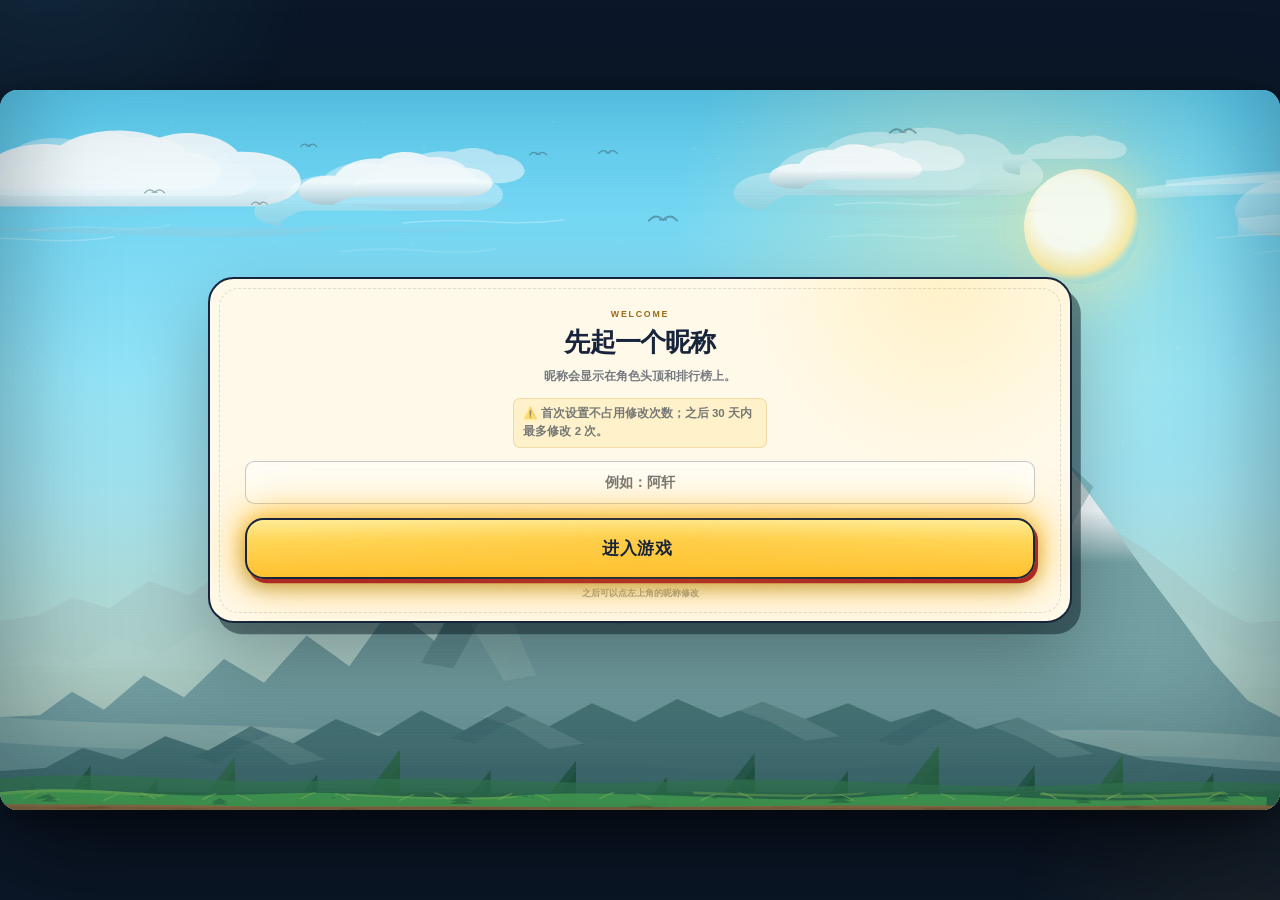
==== commit 7641c60f: "v0.4.1 fix board controls achievements and layout" ====
--- a/index.html
+++ b/index.html
@@ -166,7 +166,6 @@
               <button class="side-card side-card--board" id="boardButton" type="button" aria-haspopup="dialog" aria-label="排行榜">
                 <span class="side-card__icon"><svg class="icon"><use href="#i-trophy"></use></svg></span>
                 <span class="side-card__body">
-                  <span class="side-card__eyebrow">HALL OF FAME</span>
                   <strong>排行榜</strong>
                   <span class="side-card__hint">历史成绩与用时</span>
                 </span>
@@ -175,7 +174,6 @@
               <button class="side-card side-card--achievements" id="achievementButton" type="button" aria-haspopup="dialog" aria-label="成就">
                 <span class="side-card__icon"><svg class="icon"><use href="#i-star"></use></svg></span>
                 <span class="side-card__body">
-                  <span class="side-card__eyebrow">MILESTONES</span>
                   <strong>成就 <b id="achievementCount">0/54</b></strong>
                   <span class="side-card__meter" aria-hidden="true"><i id="achievementMeter"></i></span>
                   <span class="side-card__hint">四模式通用进度</span>
@@ -483,7 +481,6 @@
           <span aria-hidden="true">✕</span>
         </button>
         <div class="modal-heading modal-heading--center">
-          <span class="micro-label">HALL OF FAME</span>
           <h2 id="boardTitle">排行榜</h2>
           <p>本机记录与全球玩家共用同一套筛选</p>
         </div>
@@ -491,11 +488,7 @@
         <div class="board-sources" id="boardSources" role="group" aria-label="选择排行榜范围">
           <button class="board-source" type="button" data-source="local" aria-pressed="false">本机</button>
           <button class="board-source is-active" type="button" data-source="global" aria-pressed="true">全球</button>
-        </div>
-
-        <div class="board-global-views" id="boardGlobalViews" role="group" aria-label="全球记录方式">
-          <button class="board-source board-view is-active" type="button" data-global-view="best" aria-pressed="true">每人最佳</button>
-          <button class="board-source board-view" type="button" data-global-view="all" aria-pressed="false">全部记录</button>
+          <button class="board-refresh board-refresh--inline" id="boardRefreshButton" type="button" aria-label="刷新全球排行榜">刷新</button>
         </div>
 
         <div class="board-filter-row">
@@ -505,7 +498,6 @@
             <button class="board-filter" type="button" data-filter="hard" aria-pressed="false">困难</button>
             <button class="board-filter" type="button" data-filter="extreme" aria-pressed="false">极限</button>
           </div>
-          <button class="board-refresh" id="boardRefreshButton" type="button">刷新</button>
         </div>
 
         <p class="board-status" id="boardStatus">正在连接全球排行榜…</p>
@@ -532,9 +524,15 @@
           <div class="board-current__row" id="boardCurrentRow"></div>
         </div>
 
-        <div class="modal-footer">
+        <div class="modal-footer board-footer">
           <span class="board-count" id="boardCount">共 0 条记录</span>
-          <button class="text-button" id="boardClearButton" type="button">清空记录</button>
+          <div class="board-footer-right">
+            <button class="text-button" id="boardClearButton" type="button">清空记录</button>
+            <div class="board-global-views board-global-views--footer" id="boardGlobalViews" role="group" aria-label="全球记录方式">
+              <button class="board-source board-view is-active" type="button" data-global-view="best" aria-pressed="true">每人最佳</button>
+              <button class="board-source board-view" type="button" data-global-view="all" aria-pressed="false">全部记录</button>
+            </div>
+          </div>
         </div>
       </div>
     </section>
@@ -545,15 +543,47 @@
           <span aria-hidden="true">✕</span>
         </button>
         <div class="modal-heading modal-heading--center">
-          <span class="micro-label">MILESTONES</span>
           <h2 id="achievementTitle">成就</h2>
           <p>四档模式通用，达到指定分数、距离或条件即可解锁，记录达成时间</p>
         </div>
         <div class="achievement-map" id="achievementList" role="img" aria-label="成就思维导图"></div>
         <p class="achievement-map__hint">隐藏成就解锁前显示「？」占位，解锁后显示真实内容；其他未解锁成就显示「？？？」，说明仍可查看</p>
+        <div class="modal-footer achievement-footer">
+          <span class="board-count" id="achievementProgress">0 / 54</span>
+          <div class="achievement-footer__actions">
+            <span class="achievement-note">本机记录，登录后可云端同步</span>
+            <button class="text-button" id="achievementLeaderboardButton" type="button">成就排行榜</button>
+          </div>
+        </div>
+      </div>
+    </section>
+
+    <section class="screen screen--achievement-board" id="achievementBoardScreen" aria-labelledby="achievementBoardTitle" aria-hidden="true">
+      <div class="modal board-card achievement-board-card">
+        <button class="round-button board-close" id="achievementBoardCloseButton" type="button" aria-label="返回成就">
+          <span aria-hidden="true">✕</span>
+        </button>
+        <div class="modal-heading modal-heading--center">
+          <h2 id="achievementBoardTitle">成就排行榜</h2>
+          <p>按每人已解锁的成就数量排名</p>
+        </div>
+        <p class="board-status" id="achievementBoardStatus">正在连接成就排行榜…</p>
+        <div class="board-table achievement-board-table">
+          <div class="board-row board-row--head" aria-hidden="true">
+            <span>#</span>
+            <span>玩家</span>
+            <span class="achievement-board-cell">成就</span>
+            <span class="achievement-board-date">更新</span>
+          </div>
+          <div class="board-body" id="achievementBoardBody" role="list"></div>
+        </div>
+        <p class="board-empty" id="achievementBoardEmpty" hidden>
+          <span class="board-empty__star" aria-hidden="true">✦</span>
+          <span id="achievementBoardEmptyText">还没有人上榜，解锁成就后就会出现在这里。</span>
+        </p>
         <div class="modal-footer">
-          <span class="board-count" id="achievementProgress">0 / 54</span>
-          <span class="achievement-note">本机记录，登录后可云端同步</span>
+          <span class="board-count" id="achievementBoardCount">共 0 人</span>
+          <button class="board-refresh" id="achievementBoardRefreshButton" type="button">刷新</button>
         </div>
       </div>
     </section>
--- a/styles.css
+++ b/styles.css
@@ -5196,3 +5196,303 @@
   font-size: .48em;
   font-weight: 800;
 }
+
+/* ------------------------------------------------------------
+   v0.4.1 revision 2
+   ------------------------------------------------------------ */
+
+html {
+  color-scheme: only light;
+}
+
+html,
+body {
+  background: #0b1728;
+}
+
+.world-background,
+.world-background .bg-layer,
+.world-background svg,
+#gameCanvas {
+  forced-color-adjust: none;
+}
+
+/* Leaderboard bottom controls */
+.board-sources {
+  flex-wrap: wrap;
+}
+
+.board-refresh--inline {
+  margin-left: .15em;
+  padding: .32em .62em;
+  font-size: .74em;
+}
+
+.board-footer {
+  align-items: center;
+  gap: .4em;
+}
+
+.board-footer-right {
+  display: flex;
+  align-items: center;
+  justify-content: flex-end;
+  gap: .35em;
+  flex-wrap: wrap;
+  margin-left: auto;
+}
+
+.board-footer-right .text-button {
+  padding: .26em .55em;
+  font-size: .72em;
+}
+
+.board-global-views--footer {
+  justify-content: flex-end;
+  margin: 0;
+  gap: .2em;
+}
+
+.board-global-views--footer .board-view {
+  padding: .24em .55em;
+  font-size: .68em;
+}
+
+/* Achievement leaderboard */
+.screen--achievement-board {
+  align-items: center;
+  justify-content: center;
+  padding: 1.3em;
+  background: rgba(5, 23, 29, .64);
+  backdrop-filter: blur(12px) saturate(.86);
+}
+
+.achievement-board-card {
+  width: min(94%, 50em);
+}
+
+.achievement-board-table .board-row {
+  grid-template-columns: 2.4em minmax(0, 1fr) 6em 5.8em;
+}
+
+.achievement-board-table .board-row--head span:nth-child(3),
+.achievement-board-cell {
+  text-align: center;
+}
+
+.achievement-board-count {
+  color: var(--yellow-deep);
+  font-family: var(--font-display);
+  font-size: 1.04em;
+  font-weight: 950;
+  text-align: center;
+  white-space: nowrap;
+}
+
+.achievement-board-date {
+  color: rgba(23, 36, 59, .58);
+  font-size: .7em;
+  font-weight: 800;
+  text-align: right;
+  white-space: nowrap;
+}
+
+.achievement-board-row.is-current {
+  background: rgba(255, 219, 103, .24);
+  box-shadow: inset 3px 0 0 var(--yellow-deep);
+}
+
+.achievement-footer {
+  align-items: center;
+  gap: .4em;
+}
+
+.achievement-footer__actions {
+  display: flex;
+  align-items: center;
+  justify-content: flex-end;
+  gap: .5em;
+  flex-wrap: wrap;
+  margin-left: auto;
+}
+
+.achievement-footer__actions .text-button {
+  padding: .28em .62em;
+  font-size: .72em;
+}
+
+/* Splash follows RUN's display scale */
+.logo-splash {
+  left: calc(100% - .1em);
+  bottom: .08em;
+  font-size: 2.3em;
+  letter-spacing: .02em;
+}
+
+@media (max-width: 1100px) {
+  .logo-splash {
+    left: auto;
+    right: 0;
+    bottom: -.25em;
+    font-size: 1.8em;
+  }
+}
+
+@media (max-width: 700px) {
+  .logo-splash {
+    right: .15em;
+    bottom: -.35em;
+    font-size: 1.55em;
+  }
+}
+
+/* Pause footer buttons */
+.pause-card .modal-footer {
+  gap: .55em;
+  flex-wrap: wrap;
+}
+
+.pause-card .modal-footer .text-button {
+  min-height: 2.8em;
+  padding: .62em 1.05em;
+  font-size: .96em;
+  border-width: .12em;
+}
+
+/* Full-height portrait workspace */
+@media (orientation: portrait) and (max-width: 700px) {
+  .game-shell {
+    width: 100vw;
+    height: 100dvh;
+    max-height: none;
+    aspect-ratio: auto;
+    border-radius: 0;
+  }
+
+  #gameCanvas {
+    top: 50%;
+    left: 0;
+    width: 100%;
+    height: auto;
+    aspect-ratio: 16 / 9;
+    transform: translateY(-50%);
+  }
+
+  .screen {
+    overflow-y: auto;
+    overflow-x: hidden;
+  }
+
+  .screen--start {
+    justify-content: flex-start;
+    padding: 2.2em 1em 1.5em;
+  }
+
+  .screen--start .hero-panel {
+    position: relative;
+    top: 0;
+    width: 100%;
+    margin: 0 auto;
+  }
+
+  .screen--start .start-grid {
+    flex-wrap: wrap;
+    gap: .75em;
+  }
+
+  .screen--start .home-controls {
+    width: 100%;
+    grid-template-columns: minmax(4.2em, .7fr) minmax(0, 1.8fr) minmax(4.2em, .7fr);
+  }
+
+  .screen--start .home-center {
+    min-width: 0;
+  }
+
+  .screen--start .difficulty-switch {
+    flex-wrap: wrap;
+    justify-content: center;
+  }
+
+  .screen--start .start-button {
+    min-height: 3.35em;
+  }
+
+  .achievement-board-table .board-row {
+    grid-template-columns: 2.2em minmax(0, 1fr) 4.4em;
+  }
+
+  .achievement-board-table .board-row > :nth-child(4),
+  .achievement-board-table .board-row--head > :nth-child(4) {
+    display: none;
+  }
+
+  .achievement-board-card {
+    width: min(96%, 34em);
+  }
+
+  .board-footer-right {
+    width: 100%;
+    justify-content: flex-end;
+  }
+
+  .pause-card {
+    width: min(96%, 34em);
+  }
+}
+
+/* Keep the achievement leaderboard entry visible without scrolling the card. */
+.achievement-card .achievement-map {
+  max-height: 28.5em;
+}
+
+@media (orientation: portrait) and (max-width: 700px) {
+  .logo-splash {
+    top: -.65em;
+    right: 0;
+    bottom: auto;
+    font-size: 1.55em;
+  }
+
+  .screen--start .difficulty-switch {
+    gap: .18em;
+  }
+
+  .screen--start .difficulty-option {
+    padding: .26em .45em;
+    font-size: 12px;
+  }
+
+  .screen--start .start-grid {
+    gap: .55em;
+  }
+
+  .achievement-card .achievement-map {
+    max-height: 48vh;
+  }
+}
+
+.pause-card .modal-footer .text-button {
+  min-height: 3em;
+  padding: .72em 1.15em;
+  border: 1px solid rgba(23, 36, 59, .14);
+  border-radius: .7em;
+  background: rgba(255, 253, 245, .58);
+  font-size: 1.05em;
+}
+
+@media (orientation: portrait) and (max-width: 700px) {
+  .screen--start .difficulty-switch {
+    flex-wrap: nowrap;
+    gap: .12em;
+  }
+
+  .screen--start .difficulty-option {
+    padding: .22em .3em;
+    font-size: 12px;
+  }
+
+  .screen--start .home-center {
+    width: 100%;
+  }
+}
--- a/css/background.css
+++ b/css/background.css
@@ -16,7 +16,7 @@
   --bg-mountain-near: #47777a;
   --bg-mountain-shadow: #356164;
   --bg-mountain-light: #b7d5d0;
-  --bg-mountain-snow: #f4f0dc;
+  --bg-mountain-snow: #f8fcff;
   --bg-mountain-haze: #d8eadb;
   --bg-cloud-highlight: #ffffff;
   --bg-cloud-shadow: #a9c6cf;
@@ -51,7 +51,7 @@
   --bg-mountain-near: #47777a;
   --bg-mountain-shadow: #356164;
   --bg-mountain-light: #b7d5d0;
-  --bg-mountain-snow: #f4f0dc;
+  --bg-mountain-snow: #f8fcff;
   --bg-mountain-haze: #d8eadb;
   --bg-cloud-highlight: #ffffff;
   --bg-cloud-shadow: #a9c6cf;
@@ -538,3 +538,12 @@
     transition: none !important;
   }
 }
+
+/* Keep the background artwork independent of the browser's forced dark palette. */
+.world-background,
+.world-background *,
+.world-background *::before,
+.world-background *::after,
+#gameCanvas {
+  forced-color-adjust: none;
+}
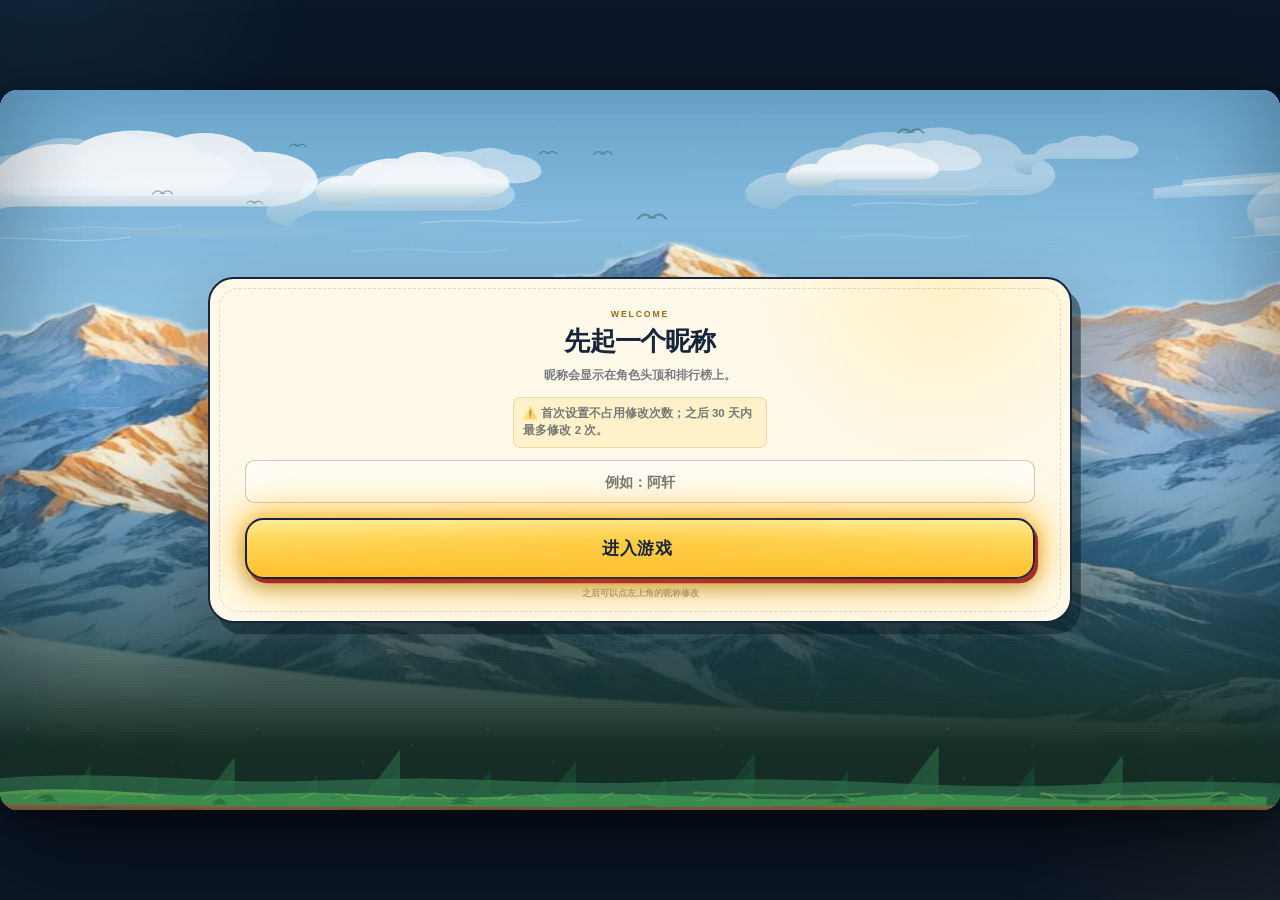
==== commit 7ead05ad: "Use photo mountain background" ====
--- a/index.html
+++ b/index.html
@@ -9,7 +9,7 @@
   <title>超级马里奥 · 极速跑酷</title>
   <link rel="icon" href="data:image/svg+xml,%3Csvg xmlns='http://www.w3.org/2000/svg' viewBox='0 0 64 64'%3E%3Ccircle cx='32' cy='32' r='30' fill='%23ffcf3f'/%3E%3Cpath d='M12 30C12 16 22 9 32 9s20 7 20 21c0 5-3 8-8 8H20c-5 0-8-3-8-8Z' fill='%23ef3f45'/%3E%3Ccircle cx='32' cy='30' r='8' fill='%23fff9e9'/%3E%3Ctext x='32' y='35' font-family='Arial' font-weight='900' font-size='12' text-anchor='middle' fill='%23ef3f45'%3EM%3C/text%3E%3Cpath d='M10 33h44' stroke='%237a2027' stroke-width='3'/%3E%3C/svg%3E">
   <link rel="stylesheet" href="styles.css">
-  <link rel="stylesheet" href="css/background.css">
+  <link rel="stylesheet" href="css/background.css?v=20261128-photo">
 </head>
 <body>
   <div class="page-glow page-glow--one" aria-hidden="true"></div>
@@ -628,7 +628,7 @@
   </noscript>
 
   <script src="avatars/manifest.js"></script>
-  <script src="js/background.js"></script>
+  <script src="js/background.js?v=20261128-photo"></script>
   <script src="game.js"></script>
 </body>
 </html>
--- a/css/background.css
+++ b/css/background.css
@@ -272,6 +272,41 @@
   height: 54%;
 }
 
+.world-background .bg-mountains--photo {
+  top: 0;
+  bottom: auto;
+  height: 100%;
+  opacity: 0.98;
+  overflow: hidden;
+}
+
+.bg-photo-track {
+  position: absolute;
+  inset: 0 auto 0 0;
+  width: 140%;
+  height: 100%;
+  will-change: transform;
+  transform: translate3d(calc(var(--bg-photo-shift, 0) * -1%), 0, 0);
+}
+
+.bg-photo {
+  display: block;
+  width: 100%;
+  height: 100%;
+  object-fit: cover;
+  object-position: center bottom;
+  user-select: none;
+  -webkit-user-drag: none;
+}
+
+.theme-dusk .bg-photo {
+  filter: saturate(0.9) brightness(0.78) sepia(0.16) hue-rotate(-8deg);
+}
+
+.theme-night .bg-photo {
+  filter: saturate(0.62) brightness(0.46) hue-rotate(8deg) contrast(1.06);
+}
+
 .world-background .bg-trees {
   top: auto;
   bottom: 0;
@@ -392,6 +427,7 @@
 
 /* Subtle movement is limited to the tracks; the page itself never animates. */
 html.reduce-motion .bg-track,
+html.reduce-motion .bg-photo-track,
 html.reduce-motion .world-background {
   transition: none !important;
 }
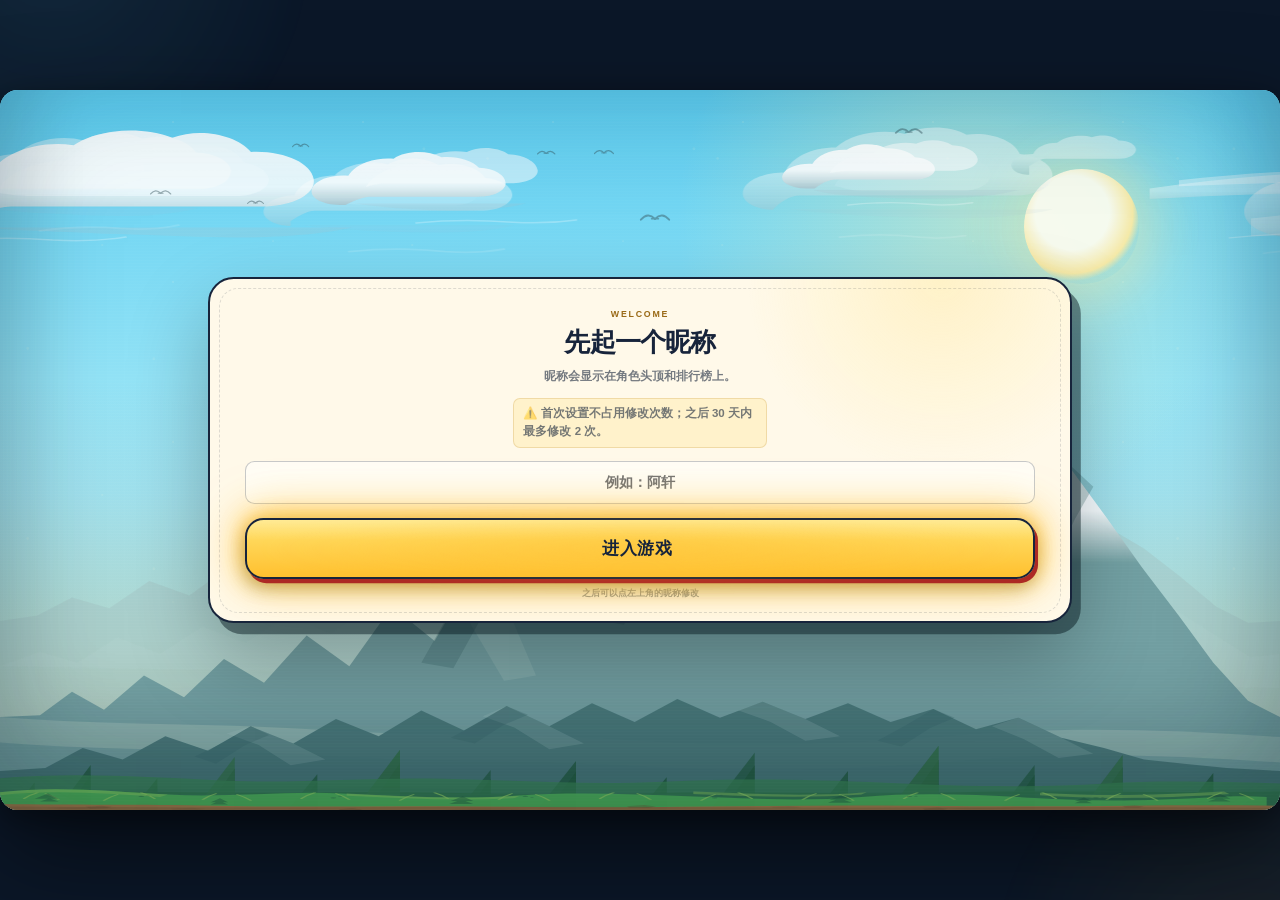
==== commit 68a2b172: "Revert "Use photo mountain background" This reverts commit 7ead05ad212e5d01ee0b91b3c5d6483bb813aada." ====
--- a/index.html
+++ b/index.html
@@ -9,7 +9,7 @@
   <title>超级马里奥 · 极速跑酷</title>
   <link rel="icon" href="data:image/svg+xml,%3Csvg xmlns='http://www.w3.org/2000/svg' viewBox='0 0 64 64'%3E%3Ccircle cx='32' cy='32' r='30' fill='%23ffcf3f'/%3E%3Cpath d='M12 30C12 16 22 9 32 9s20 7 20 21c0 5-3 8-8 8H20c-5 0-8-3-8-8Z' fill='%23ef3f45'/%3E%3Ccircle cx='32' cy='30' r='8' fill='%23fff9e9'/%3E%3Ctext x='32' y='35' font-family='Arial' font-weight='900' font-size='12' text-anchor='middle' fill='%23ef3f45'%3EM%3C/text%3E%3Cpath d='M10 33h44' stroke='%237a2027' stroke-width='3'/%3E%3C/svg%3E">
   <link rel="stylesheet" href="styles.css">
-  <link rel="stylesheet" href="css/background.css?v=20261128-photo">
+  <link rel="stylesheet" href="css/background.css">
 </head>
 <body>
   <div class="page-glow page-glow--one" aria-hidden="true"></div>
@@ -628,7 +628,7 @@
   </noscript>
 
   <script src="avatars/manifest.js"></script>
-  <script src="js/background.js?v=20261128-photo"></script>
+  <script src="js/background.js"></script>
   <script src="game.js"></script>
 </body>
 </html>
--- a/css/background.css
+++ b/css/background.css
@@ -272,41 +272,6 @@
   height: 54%;
 }
 
-.world-background .bg-mountains--photo {
-  top: 0;
-  bottom: auto;
-  height: 100%;
-  opacity: 0.98;
-  overflow: hidden;
-}
-
-.bg-photo-track {
-  position: absolute;
-  inset: 0 auto 0 0;
-  width: 140%;
-  height: 100%;
-  will-change: transform;
-  transform: translate3d(calc(var(--bg-photo-shift, 0) * -1%), 0, 0);
-}
-
-.bg-photo {
-  display: block;
-  width: 100%;
-  height: 100%;
-  object-fit: cover;
-  object-position: center bottom;
-  user-select: none;
-  -webkit-user-drag: none;
-}
-
-.theme-dusk .bg-photo {
-  filter: saturate(0.9) brightness(0.78) sepia(0.16) hue-rotate(-8deg);
-}
-
-.theme-night .bg-photo {
-  filter: saturate(0.62) brightness(0.46) hue-rotate(8deg) contrast(1.06);
-}
-
 .world-background .bg-trees {
   top: auto;
   bottom: 0;
@@ -427,7 +392,6 @@
 
 /* Subtle movement is limited to the tracks; the page itself never animates. */
 html.reduce-motion .bg-track,
-html.reduce-motion .bg-photo-track,
 html.reduce-motion .world-background {
   transition: none !important;
 }
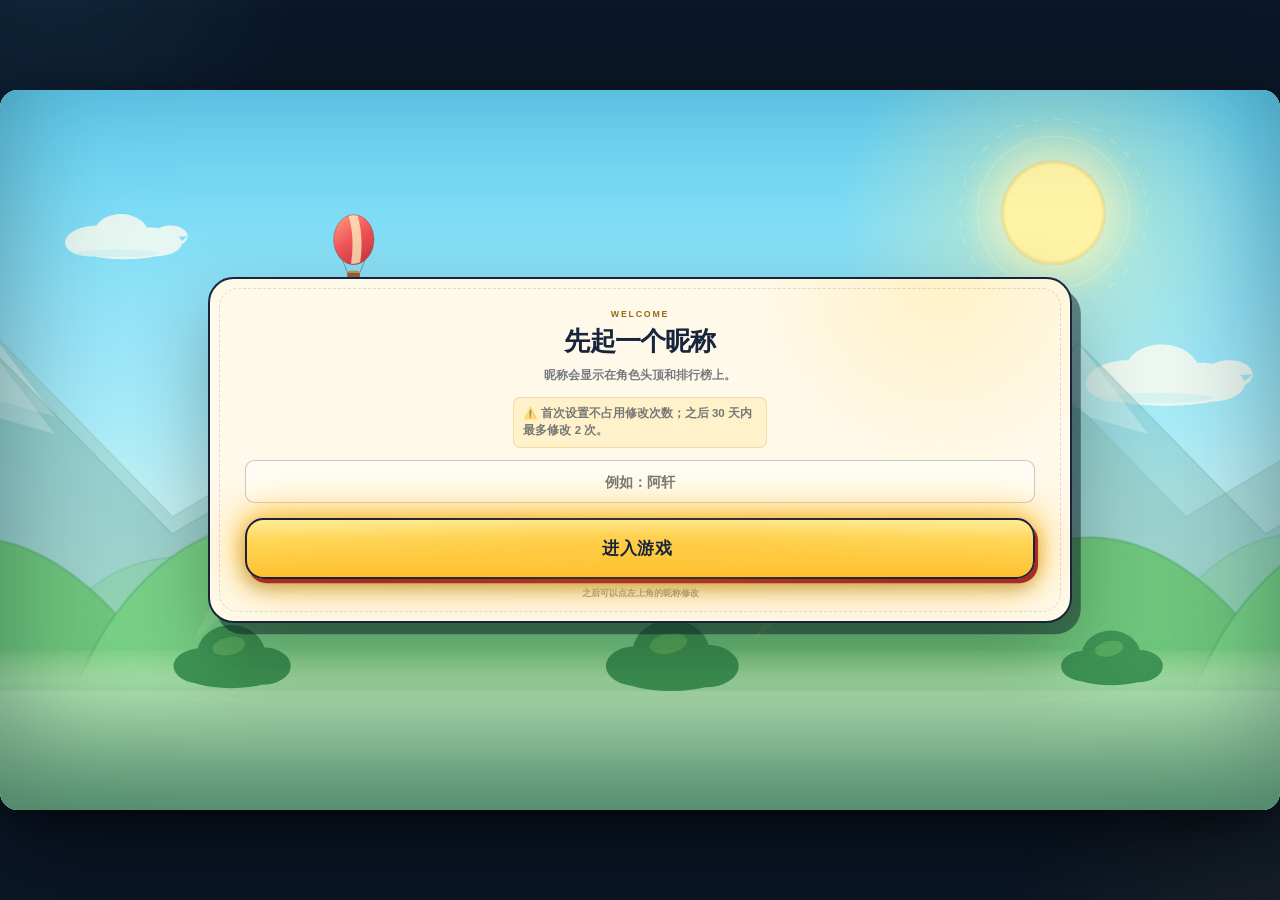
==== commit 34a5abe4: "Restore v0.3.2 canvas background" ====
--- a/index.html
+++ b/index.html
@@ -9,7 +9,6 @@
   <title>超级马里奥 · 极速跑酷</title>
   <link rel="icon" href="data:image/svg+xml,%3Csvg xmlns='http://www.w3.org/2000/svg' viewBox='0 0 64 64'%3E%3Ccircle cx='32' cy='32' r='30' fill='%23ffcf3f'/%3E%3Cpath d='M12 30C12 16 22 9 32 9s20 7 20 21c0 5-3 8-8 8H20c-5 0-8-3-8-8Z' fill='%23ef3f45'/%3E%3Ccircle cx='32' cy='30' r='8' fill='%23fff9e9'/%3E%3Ctext x='32' y='35' font-family='Arial' font-weight='900' font-size='12' text-anchor='middle' fill='%23ef3f45'%3EM%3C/text%3E%3Cpath d='M10 33h44' stroke='%237a2027' stroke-width='3'/%3E%3C/svg%3E">
   <link rel="stylesheet" href="styles.css">
-  <link rel="stylesheet" href="css/background.css">
 </head>
 <body>
   <div class="page-glow page-glow--one" aria-hidden="true"></div>
@@ -85,7 +84,6 @@
   </svg>
 
   <main class="game-shell" id="gameShell">
-    <div class="world-background" id="worldBackground" aria-hidden="true"></div>
     <canvas id="gameCanvas" aria-label="马里奥极速跑酷游戏画面"></canvas>
     <div class="canvas-grain" aria-hidden="true"></div>
     <div class="canvas-vignette" aria-hidden="true"></div>
@@ -263,20 +261,6 @@
           </label>
         </div>
 
-        <div class="settings-theme">
-          <label class="settings-theme__label" for="themeSelect">背景主题</label>
-          <select id="themeSelect" aria-label="选择背景主题">
-            <option value="auto">跟随难度</option>
-            <option value="day">经典白天</option>
-            <option value="dusk">黄昏赛道</option>
-            <option value="night">极限夜空</option>
-          </select>
-        </div>
-        <label class="settings-motion">
-          <input id="reduceMotionToggle" type="checkbox">
-          <span>减少动态效果</span>
-        </label>
-
         <div class="settings-account">
           <div class="settings-account__head">
             <span class="settings-account__badge" aria-hidden="true">微</span>
@@ -628,7 +612,6 @@
   </noscript>
 
   <script src="avatars/manifest.js"></script>
-  <script src="js/background.js"></script>
   <script src="game.js"></script>
 </body>
 </html>
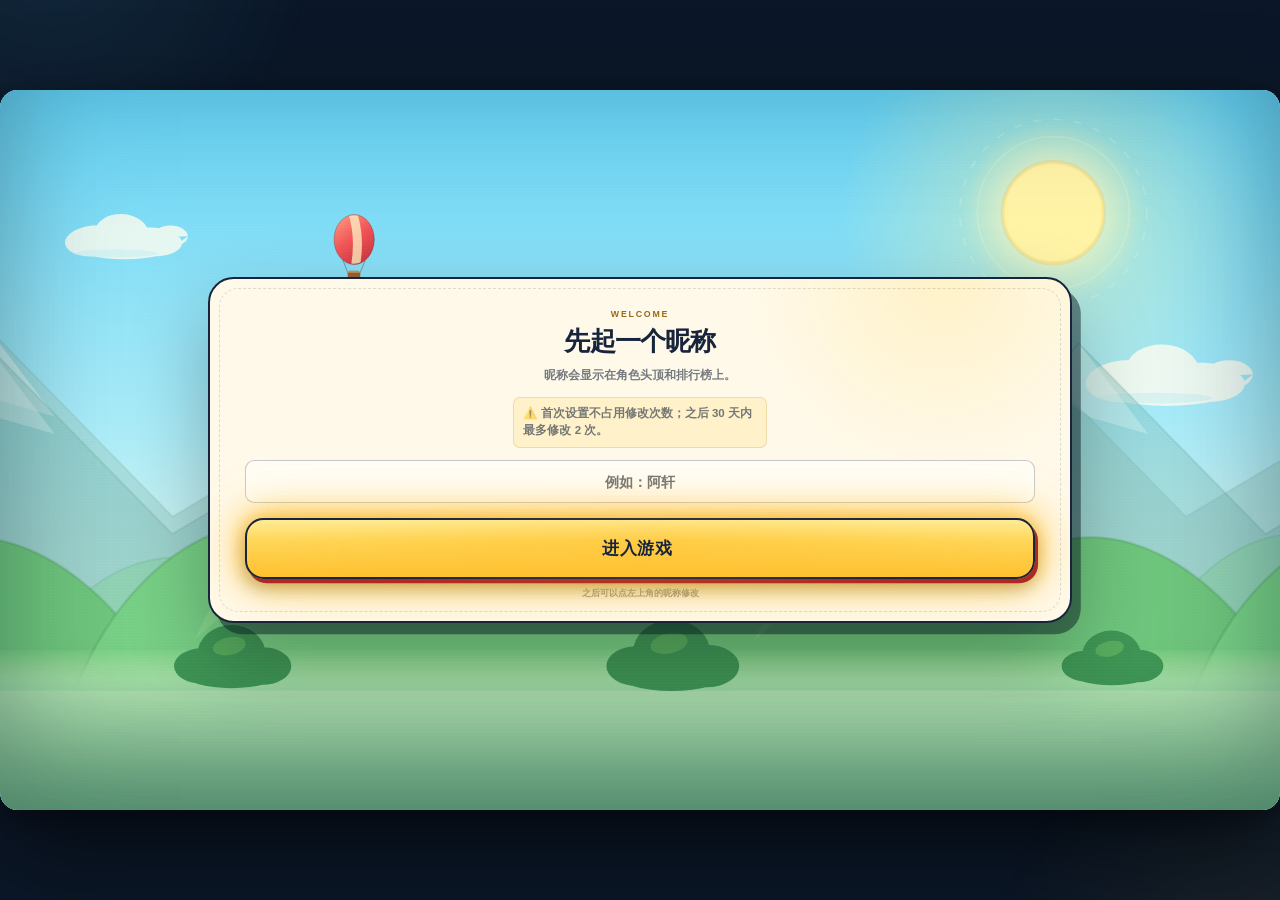
==== commit d9361a84: "Refine card typography and combo block rewards" ====
--- a/index.html
+++ b/index.html
@@ -165,7 +165,6 @@
                 <span class="side-card__icon"><svg class="icon"><use href="#i-trophy"></use></svg></span>
                 <span class="side-card__body">
                   <strong>排行榜</strong>
-                  <span class="side-card__hint">历史成绩与用时</span>
                 </span>
                 <span class="side-card__arrow" aria-hidden="true">→</span>
               </button>
@@ -174,7 +173,6 @@
                 <span class="side-card__body">
                   <strong>成就 <b id="achievementCount">0/54</b></strong>
                   <span class="side-card__meter" aria-hidden="true"><i id="achievementMeter"></i></span>
-                  <span class="side-card__hint">四模式通用进度</span>
                 </span>
                 <span class="side-card__arrow" aria-hidden="true">→</span>
               </button>
--- a/styles.css
+++ b/styles.css
@@ -862,7 +862,7 @@
 }
 
 .side-card__body strong {
-  font-size: var(--text-sm);
+  font-size: var(--text-lg);
   line-height: 1.15;
   letter-spacing: .02em;
   white-space: nowrap;
@@ -4014,7 +4014,7 @@
 }
 
 .start-grid .home-side--left .side-card__body strong {
-  font-size: var(--text-sm);
+  font-size: var(--text-lg);
 }
 
 .start-grid .home-side--left .side-card__eyebrow {
@@ -4167,7 +4167,7 @@
   }
 
   .start-grid .home-side--left .side-card__body strong {
-    font-size: var(--text-sm);
+    font-size: var(--text-lg);
   }
 
   .start-grid .selector-panel {
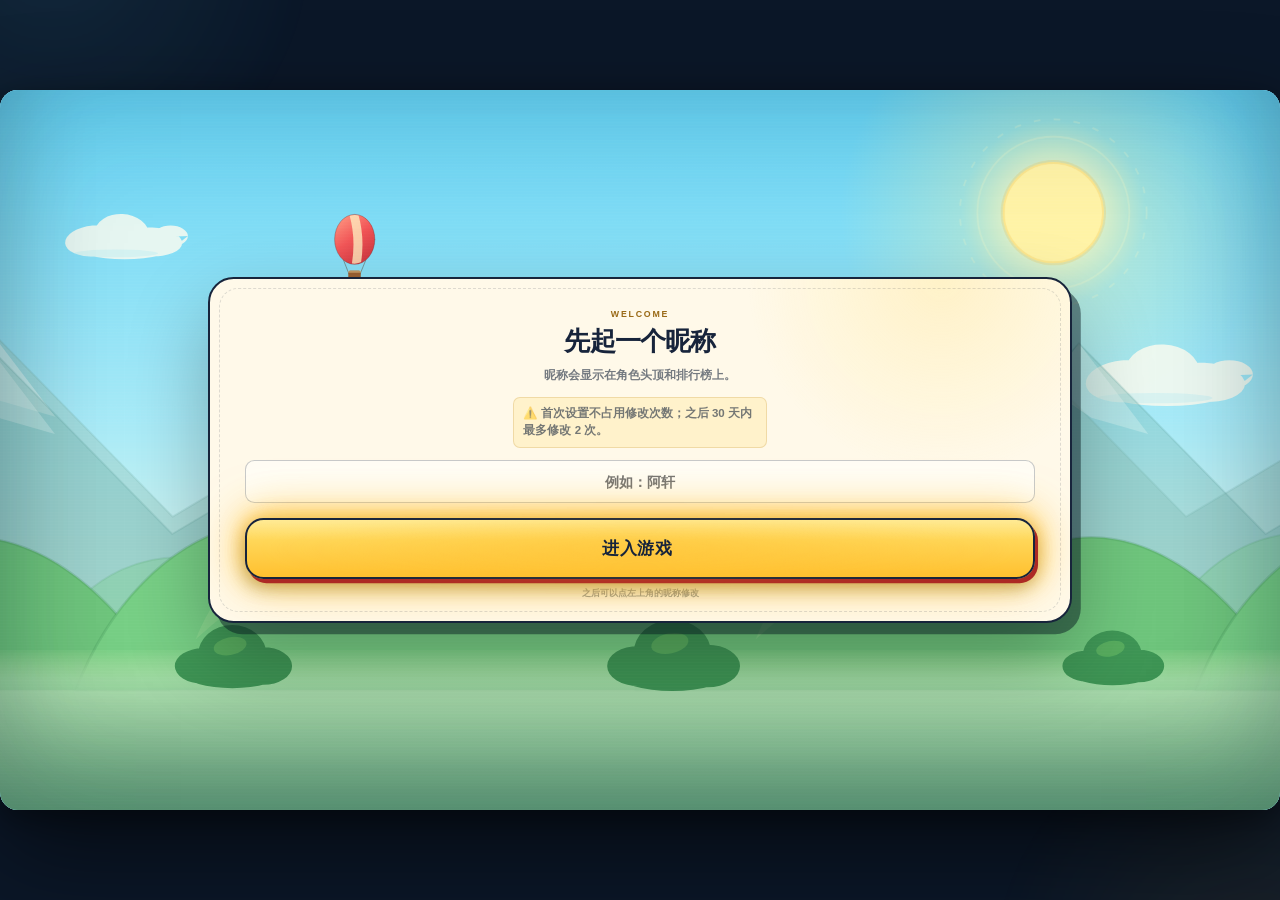
==== commit 85388964: "Bust portrait stylesheet cache" ====
--- a/index.html
+++ b/index.html
@@ -8,7 +8,7 @@
   <link rel="preconnect" href="https://jwhfpixplrltncxeoydb.supabase.co" crossorigin>
   <title>超级马里奥 · 极速跑酷</title>
   <link rel="icon" href="data:image/svg+xml,%3Csvg xmlns='http://www.w3.org/2000/svg' viewBox='0 0 64 64'%3E%3Ccircle cx='32' cy='32' r='30' fill='%23ffcf3f'/%3E%3Cpath d='M12 30C12 16 22 9 32 9s20 7 20 21c0 5-3 8-8 8H20c-5 0-8-3-8-8Z' fill='%23ef3f45'/%3E%3Ccircle cx='32' cy='30' r='8' fill='%23fff9e9'/%3E%3Ctext x='32' y='35' font-family='Arial' font-weight='900' font-size='12' text-anchor='middle' fill='%23ef3f45'%3EM%3C/text%3E%3Cpath d='M10 33h44' stroke='%237a2027' stroke-width='3'/%3E%3C/svg%3E">
-  <link rel="stylesheet" href="styles.css">
+  <link rel="stylesheet" href="styles.css?v=20261128-portrait">
 </head>
 <body>
   <div class="page-glow page-glow--one" aria-hidden="true"></div>
--- a/styles.css
+++ b/styles.css
@@ -5496,3 +5496,117 @@
     width: 100%;
   }
 }
+
+/* Portrait home: one vertical flow: start, records, avatar. */
+@media (orientation: portrait) and (max-width: 700px) {
+  .screen--start {
+    justify-content: flex-start;
+    padding: 2.2em 1em 1.5em;
+  }
+
+  .screen--start .nickname-chip {
+    display: inline-flex;
+    max-width: 12em;
+    padding: .38em .7em;
+    font-size: 12px !important;
+  }
+
+  .screen--start .nickname-chip__label,
+  .screen--start .nickname-chip strong,
+  .screen--start .nickname-chip__edit {
+    font-size: 12px !important;
+  }
+
+  .screen--start .home-controls {
+    display: flex;
+    flex-direction: column;
+    align-items: stretch;
+    gap: .7em;
+    width: 100%;
+  }
+
+  .screen--start .home-center {
+    order: 1;
+    width: 100%;
+  }
+
+  .screen--start .home-side--left {
+    order: 2;
+    display: flex;
+    flex-direction: column;
+    gap: .55em;
+    width: 100%;
+  }
+
+  .screen--start .home-side--left .side-card {
+    justify-content: flex-start;
+    width: 100%;
+    min-height: 4.6em;
+    padding: .7em 1em;
+    gap: .75em;
+  }
+
+  .screen--start .home-side--left .side-card__icon {
+    width: 2.5em;
+    height: 2.5em;
+  }
+
+  .screen--start .home-side--left .side-card__body {
+    display: flex;
+  }
+
+  .screen--start .home-side--left .side-card__body strong {
+    font-size: var(--text-lg);
+  }
+
+  .screen--start .home-side--left .side-card__arrow {
+    display: block;
+  }
+
+  .screen--start .home-center .hero-actions {
+    width: 100%;
+    margin-top: .25em;
+  }
+
+  .screen--start .home-center .button--primary {
+    width: min(100%, 16em);
+    min-height: 2.75em;
+    margin: 0 auto;
+    padding: .48em .8em;
+    font-size: 14px !important;
+  }
+
+  .screen--start .home-center .button--primary .button__key {
+    display: none;
+  }
+
+  .screen--start .selector-panel {
+    order: 3;
+    display: block;
+    width: 100%;
+    max-width: none;
+    padding: .7em .8em;
+  }
+
+  .screen--start .selector-panel .selector-title {
+    display: block;
+    margin: 0 0 .3em;
+    font-size: var(--text-lg);
+  }
+
+  .screen--start .selector-panel .avatar-preview {
+    width: 4.2em;
+    height: 4.2em;
+    margin: .1em auto .3em;
+  }
+
+  .screen--start .selector-panel .avatar-preview__edit,
+  .screen--start .selector-panel .avatar-preview__name {
+    display: block;
+  }
+
+  .screen--start .selector-panel .avatar-preview__name {
+    margin-bottom: .1em;
+    font-size: var(--text-sm);
+  }
+}
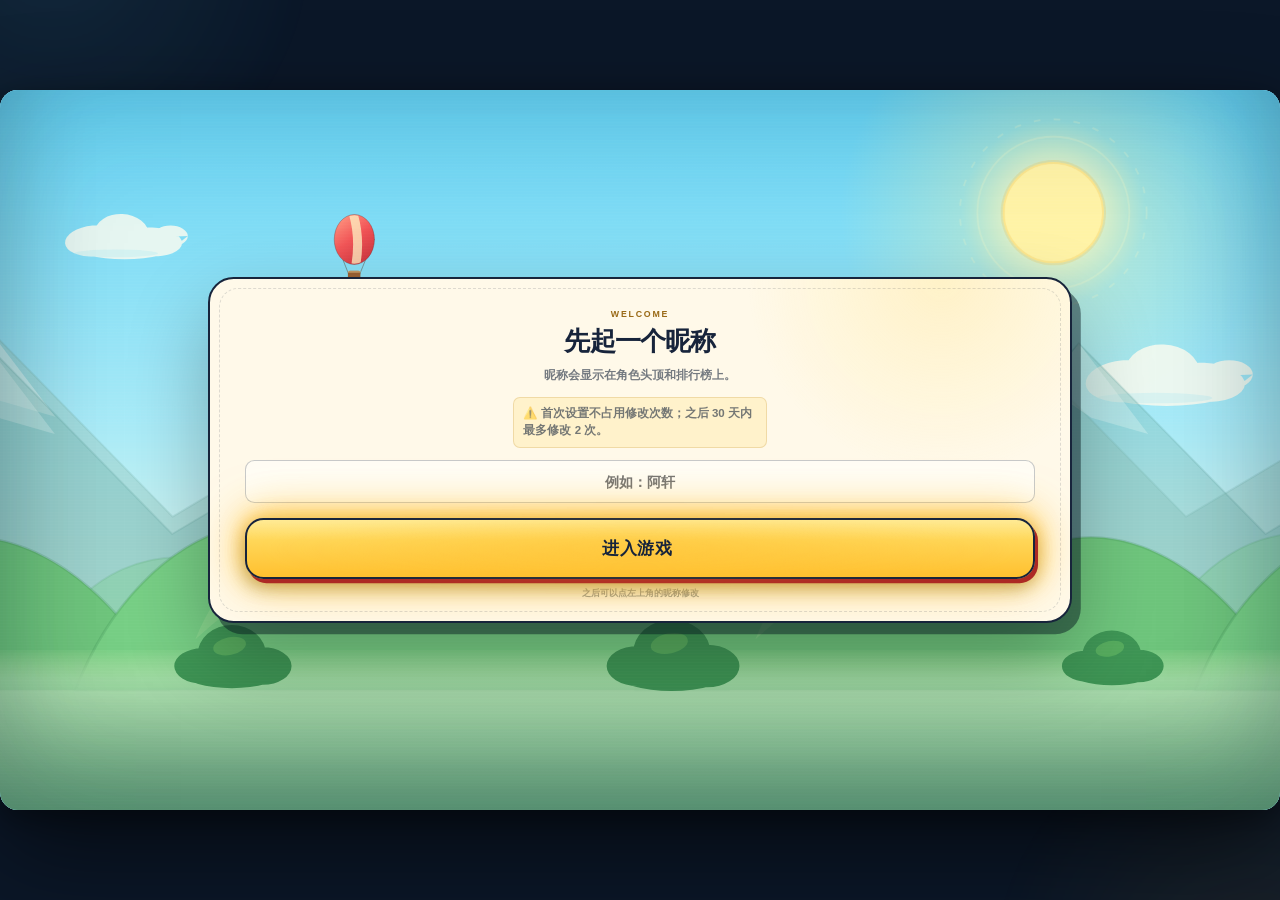
==== commit ab961cc3: "Match portrait card width to start button" ====
--- a/index.html
+++ b/index.html
@@ -8,7 +8,7 @@
   <link rel="preconnect" href="https://jwhfpixplrltncxeoydb.supabase.co" crossorigin>
   <title>超级马里奥 · 极速跑酷</title>
   <link rel="icon" href="data:image/svg+xml,%3Csvg xmlns='http://www.w3.org/2000/svg' viewBox='0 0 64 64'%3E%3Ccircle cx='32' cy='32' r='30' fill='%23ffcf3f'/%3E%3Cpath d='M12 30C12 16 22 9 32 9s20 7 20 21c0 5-3 8-8 8H20c-5 0-8-3-8-8Z' fill='%23ef3f45'/%3E%3Ccircle cx='32' cy='30' r='8' fill='%23fff9e9'/%3E%3Ctext x='32' y='35' font-family='Arial' font-weight='900' font-size='12' text-anchor='middle' fill='%23ef3f45'%3EM%3C/text%3E%3Cpath d='M10 33h44' stroke='%237a2027' stroke-width='3'/%3E%3C/svg%3E">
-  <link rel="stylesheet" href="styles.css?v=20261128-portrait">
+  <link rel="stylesheet" href="styles.css?v=20261128-portrait2">
 </head>
 <body>
   <div class="page-glow page-glow--one" aria-hidden="true"></div>
--- a/styles.css
+++ b/styles.css
@@ -5534,13 +5534,14 @@
     order: 2;
     display: flex;
     flex-direction: column;
+    align-items: center;
     gap: .55em;
     width: 100%;
   }
 
   .screen--start .home-side--left .side-card {
     justify-content: flex-start;
-    width: 100%;
+    width: min(100%, 224px);
     min-height: 4.6em;
     padding: .7em 1em;
     gap: .75em;
@@ -5583,8 +5584,9 @@
   .screen--start .selector-panel {
     order: 3;
     display: block;
-    width: 100%;
+    width: min(100%, 224px);
     max-width: none;
+    margin-inline: auto;
     padding: .7em .8em;
   }
 
